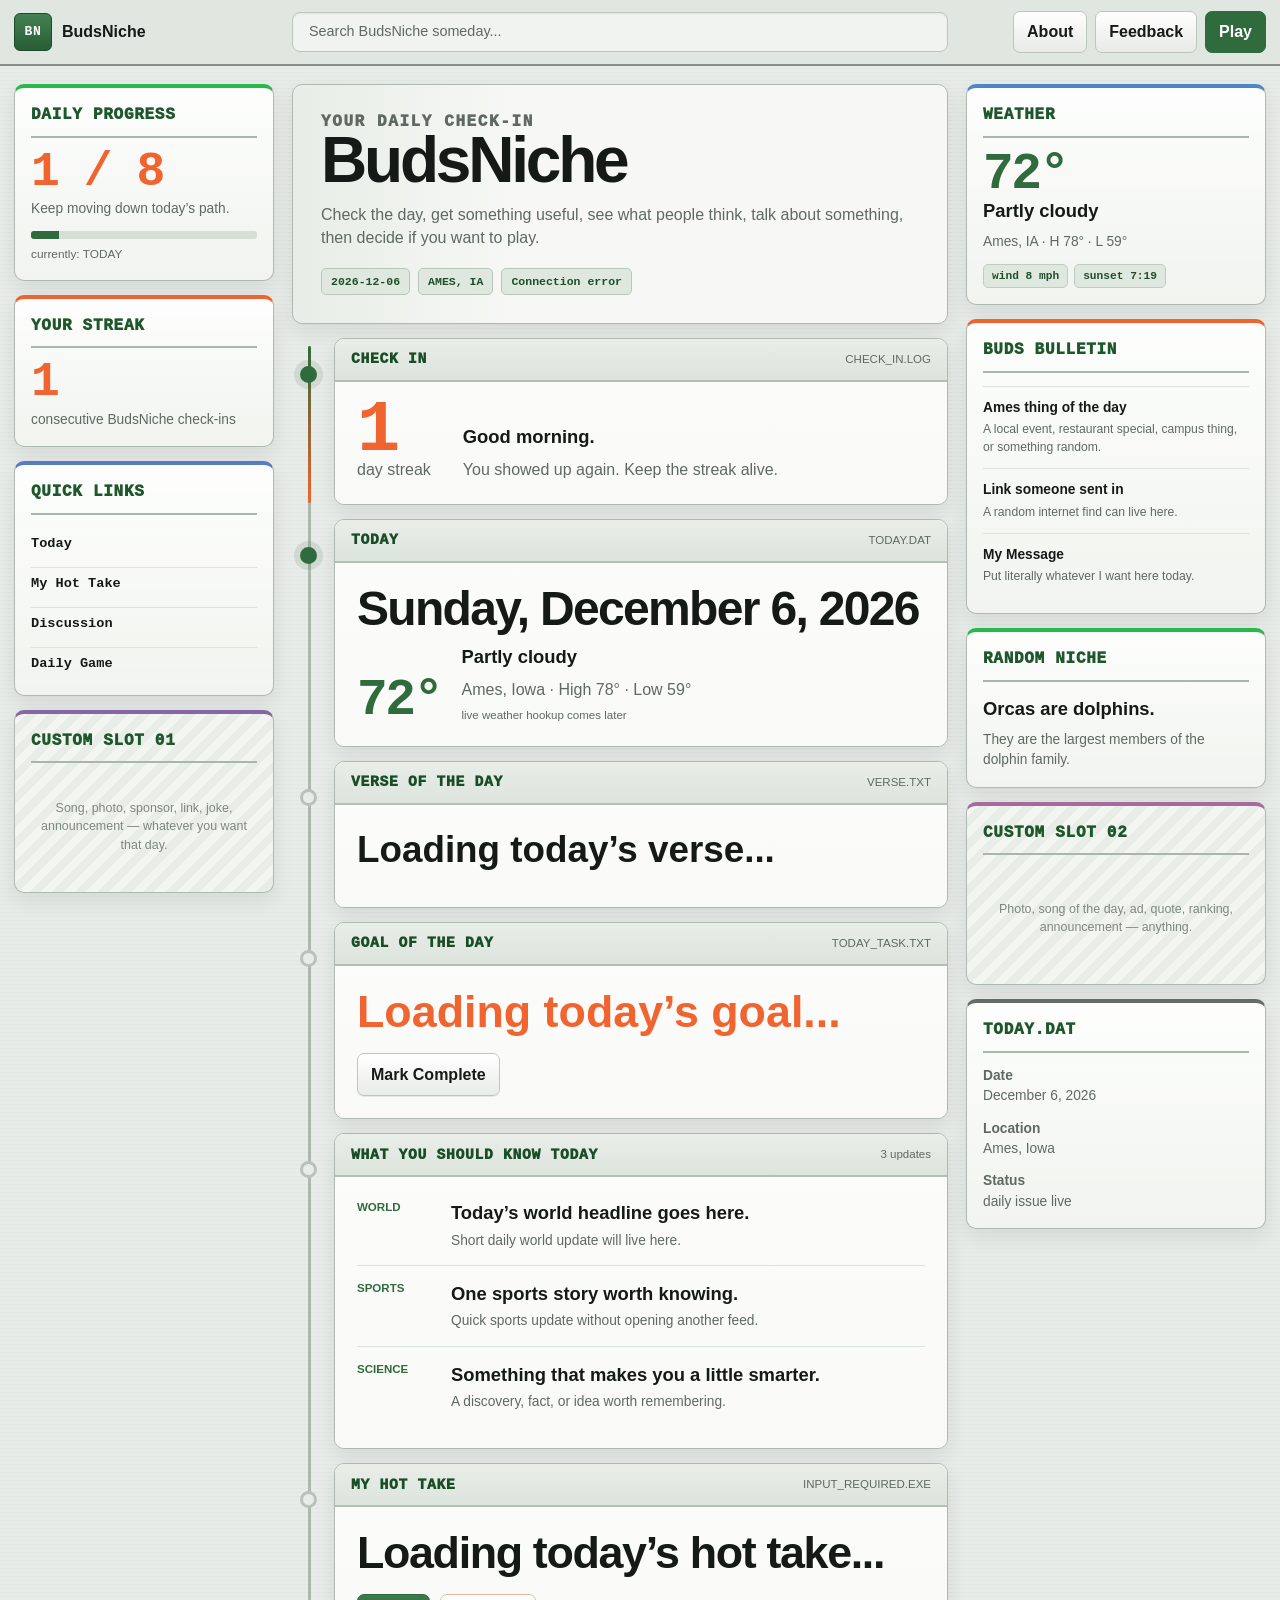
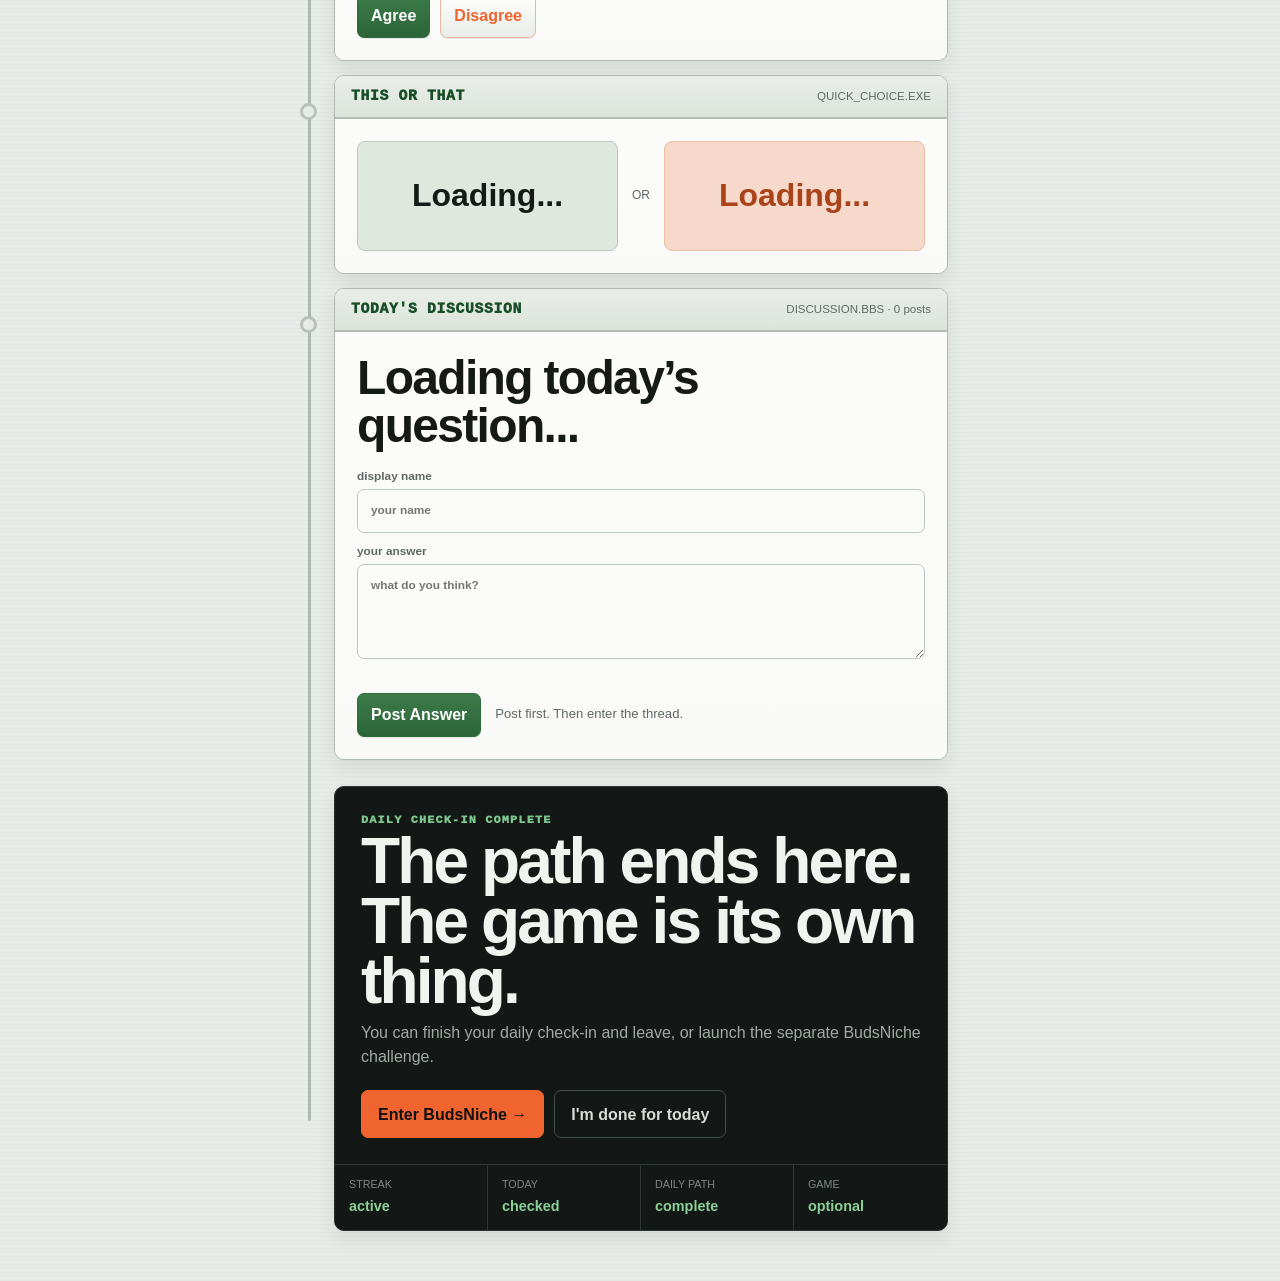
==== index.html @ 10c6eec1 "Add files via upload" ====
<!doctype html>
<html lang="en">
<head>
  <meta charset="utf-8" />
  <meta name="viewport" content="width=device-width, initial-scale=1" />
  <title>BudsNiche — Daily Check-In</title>
  <meta name="description" content="BudsNiche is your daily check-in for weather, verse, goal, news, polls, discussion, and the daily niche game." />
  <link rel="icon" href="favicon.svg" type="image/svg+xml" />
  <link rel="stylesheet" href="styles.css" />
</head>
<body>

<header class="site-header">
  <div class="header-inner">
    <a class="brand" href="#top">
      <span class="brand-mark">BN</span>
      <span>BudsNiche</span>
    </a>

    <div class="search">Search BudsNiche someday...</div>

    <div class="header-actions">
      <button class="header-button" type="button" data-modal="whyModal">About</button>
      <button class="header-button" type="button" data-modal="feedbackModal">Feedback</button>
      <button class="header-button primary" id="topGameButton" type="button">Play</button>
    </div>
  </div>
</header>

<div class="shell" id="top">

  <aside class="left-rail">
    <section class="widget">
      <div class="widget-title">Daily Progress</div>
      <strong class="big-widget-number" id="dailyProgressNumber">1 / 8</strong>
      <p>Keep moving down today’s path.</p>
      <div class="progress-line"><span id="dailyProgressBar"></span></div>
      <p class="widget-small" id="dailyProgressLabel">currently: CHECK IN</p>
    </section>

    <section class="widget">
      <div class="widget-title">Your Streak</div>
      <strong class="big-widget-number" id="checkinStreak">1</strong>
      <p>consecutive BudsNiche check-ins</p>
    </section>

    <section class="widget">
      <div class="widget-title">Quick Links</div>
      <div class="widget-links">
        <a class="widget-link" href="#today">Today</a>
        <a class="widget-link" href="#vote">My Hot Take</a>
        <a class="widget-link" href="#discussion">Discussion</a>
        <a class="widget-link" href="#game-launch">Daily Game</a>
      </div>
    </section>

    <section class="widget custom-slot">
      <div class="widget-title">Custom Slot 01</div>
      <div class="slot">Song, photo, sponsor, link, joke, announcement — whatever you want that day.</div>
    </section>
  </aside>

  <main class="center-feed">
    <div class="mobile-widget-row">
      <div class="mobile-mini"><small>streak</small><strong><span class="mobile-streak">daily</span></strong></div>
      <div class="mobile-mini"><small>weather</small><strong>72°</strong></div>
      <div class="mobile-mini"><small>status</small><strong>live</strong></div>
    </div>

    <section class="path-intro">
      <p class="eyebrow">Your daily check-in</p>
      <h1>BudsNiche</h1>
      <p>Check the day, get something useful, see what people think, talk about something, then decide if you want to play.</p>
      <div class="intro-meta">
        <span class="meta-chip" id="issueDate">TODAY</span>
        <span class="meta-chip">AMES, IA</span>
        <span class="meta-chip" id="dataStatus">connecting...</span>
      </div>
    </section>

    <div class="path-area">
      <div class="path-track"></div>
      <div class="path-fill" id="pathFill"></div>

      <section class="path-step" data-step data-label="CHECK IN">
        <span class="path-dot"></span>
        <article class="feed-card">
          <div class="card-topline">
            <strong>Check In</strong>
            <span>CHECK_IN.LOG</span>
          </div>
          <div class="card-body">
            <div class="stat-row">
              <div>
                <div class="stat-main"><span class="streak-mirror">daily</span></div>
                <p>day streak</p>
              </div>
              <div>
                <h3>Good morning.</h3>
                <p>You showed up again. Keep the streak alive.</p>
              </div>
            </div>
          </div>
        </article>
      </section>

      <section class="path-step" data-step data-label="TODAY" id="today">
        <span class="path-dot"></span>
        <article class="feed-card">
          <div class="card-topline">
            <strong>Today</strong>
            <span>TODAY.DAT</span>
          </div>
          <div class="card-body">
            <h2 id="todayLabel">Today</h2>
            <div class="weather-row">
              <span class="weather-big">72°</span>
              <div>
                <h3>Partly cloudy</h3>
                <p>Ames, Iowa · High 78° · Low 59°</p>
                <p class="tiny-note">live weather hookup comes later</p>
              </div>
            </div>
          </div>
        </article>
      </section>

      <section class="path-step" data-step data-label="VERSE">
        <span class="path-dot"></span>
        <article class="feed-card">
          <div class="card-topline">
            <strong>Verse of the Day</strong>
            <span>VERSE.TXT</span>
          </div>
          <div class="card-body">
            <p class="verse" id="bibleVerse">Loading today’s verse...</p>
            <p class="reference" id="bibleReference"></p>
          </div>
        </article>
      </section>

      <section class="path-step" data-step data-label="GOAL">
        <span class="path-dot"></span>
        <article class="feed-card">
          <div class="card-topline">
            <strong>Goal of the Day</strong>
            <span>TODAY_TASK.TXT</span>
          </div>
          <div class="card-body">
            <p class="goal-text" id="goalText">Loading today’s goal...</p>
            <button class="complete-btn" id="completeGoal" type="button">Mark Complete</button>
          </div>
        </article>
      </section>

      <section class="path-step" data-step data-label="KNOW TODAY">
        <span class="path-dot"></span>
        <article class="feed-card">
          <div class="card-topline">
            <strong>What You Should Know Today</strong>
            <span>3 updates</span>
          </div>
          <div class="card-body">
            <div class="news-list">
              <div class="news-row">
                <div class="news-label">World</div>
                <div>
                  <h3>Today’s world headline goes here.</h3>
                  <p>Short daily world update will live here.</p>
                </div>
              </div>
              <div class="news-row">
                <div class="news-label">Sports</div>
                <div>
                  <h3>One sports story worth knowing.</h3>
                  <p>Quick sports update without opening another feed.</p>
                </div>
              </div>
              <div class="news-row">
                <div class="news-label">Science</div>
                <div>
                  <h3>Something that makes you a little smarter.</h3>
                  <p>A discovery, fact, or idea worth remembering.</p>
                </div>
              </div>
            </div>
          </div>
        </article>
      </section>

      <section class="path-step" data-step data-label="VOTE" id="vote">
        <span class="path-dot"></span>
        <article class="feed-card">
          <div class="card-topline">
            <strong>My Hot Take</strong>
            <span>INPUT_REQUIRED.EXE</span>
          </div>
          <div class="card-body">
            <p class="poll-question" id="hotTakeText">Loading today’s hot take...</p>

            <div class="poll-actions" id="pollActions">
              <button class="poll-btn primary vote-btn" type="button" data-vote="agree">Agree</button>
              <button class="poll-btn orange vote-btn" type="button" data-vote="disagree">Disagree</button>
            </div>

            <div class="poll-results hidden shared-results" id="pollResults">
              <div class="result-line">
                <span>Agree</span>
                <strong id="agreePercent">0%</strong>
              </div>
              <div class="result-meter"><span id="agreeBar"></span></div>

              <div class="result-line">
                <span>Disagree</span>
                <strong id="disagreePercent">0%</strong>
              </div>
              <div class="result-meter orange-meter"><span id="disagreeBar"></span></div>

              <p class="poll-result" id="pollMeta"></p>
            </div>
          </div>
        </article>
      </section>

      <section class="path-step" data-step data-label="THIS OR THAT">
        <span class="path-dot"></span>
        <article class="feed-card">
          <div class="card-topline">
            <strong>This or That</strong>
            <span>QUICK_CHOICE.EXE</span>
          </div>
          <div class="card-body">
            <div class="thisthat" id="thisOrThatActions">
              <button class="this-or-that-btn" type="button" data-choice="a" id="thisOrThatAText">Loading...</button>
              <span class="or">OR</span>
              <button class="this-or-that-btn" type="button" data-choice="b" id="thisOrThatBText">Loading...</button>
            </div>

            <div class="choice-results hidden shared-results" id="thisOrThatResults">
              <div class="result-line">
                <span id="thisOrThatAResultLabel">Choice A</span>
                <strong id="thisOrThatAPercent">0%</strong>
              </div>
              <div class="result-meter"><span id="thisOrThatABar"></span></div>

              <div class="result-line">
                <span id="thisOrThatBResultLabel">Choice B</span>
                <strong id="thisOrThatBPercent">0%</strong>
              </div>
              <div class="result-meter orange-meter"><span id="thisOrThatBBar"></span></div>

              <p class="poll-result" id="thisOrThatMeta"></p>
            </div>
          </div>
        </article>
      </section>

      <section class="path-step" data-step data-label="DISCUSSION" id="discussion">
        <span class="path-dot"></span>
        <article class="feed-card">
          <div class="card-topline">
            <strong>Today's Discussion</strong>
            <span>DISCUSSION.BBS · <span id="discussionCount">0 posts</span></span>
          </div>
          <div class="card-body">
            <h2 id="questionText">Loading today’s question...</h2>

            <form class="discussion-form" id="discussionForm">
              <label>
                <span>display name</span>
                <input id="discussionName" maxlength="30" autocomplete="nickname" placeholder="your name" required />
              </label>
              <label>
                <span>your answer</span>
                <textarea id="discussionResponse" maxlength="500" placeholder="what do you think?" required></textarea>
              </label>

              <div class="discussion-submit-row">
                <button class="post-btn" id="discussionSubmit" type="submit">Post Answer</button>
                <span class="poll-result" id="discussionStatus">Post first. Then enter the thread.</span>
              </div>
            </form>

            <button class="enter-discussion hidden" id="enterDiscussionBtn" type="button">
              &gt; Enter Today's Discussion
            </button>
          </div>
        </article>
      </section>

      <section class="game-launch" id="game-launch">
        <div class="game-launch-top">
          <p class="eyebrow">Daily check-in complete</p>
          <h2>The path ends here.<br>The game is its own thing.</h2>
          <p>You can finish your daily check-in and leave, or launch the separate BudsNiche challenge.</p>

          <div class="launch-actions">
            <button class="launch-button" id="launchGame" type="button">Enter BudsNiche →</button>
            <a class="launch-button secondary done-link" href="#top">I'm done for today</a>
          </div>
        </div>

        <div class="complete-summary">
          <div><span>streak</span><strong>active</strong></div>
          <div><span>today</span><strong>checked</strong></div>
          <div><span>daily path</span><strong>complete</strong></div>
          <div><span>game</span><strong>optional</strong></div>
        </div>
      </section>
    </div>
  </main>

  <aside class="right-rail">
    <section class="widget weather-widget">
      <div class="widget-title">Weather</div>
      <span class="weather-big">72°</span>
      <h3>Partly cloudy</h3>
      <p>Ames, IA · H 78° · L 59°</p>
      <div class="small-pills">
        <span class="small-pill">wind 8 mph</span>
        <span class="small-pill">sunset 7:19</span>
      </div>
    </section>

    <section class="widget">
      <div class="widget-title">Buds Bulletin</div>
      <div class="bulletin-item">
        <strong>Ames thing of the day</strong>
        <span>A local event, restaurant special, campus thing, or something random.</span>
      </div>
      <div class="bulletin-item">
        <strong>Link someone sent in</strong>
        <span>A random internet find can live here.</span>
      </div>
      <div class="bulletin-item">
        <strong>My Message</strong>
        <span>Put literally whatever I want here today.</span>
      </div>
    </section>

    <section class="widget">
      <div class="widget-title">Random Niche</div>
      <h3>Orcas are dolphins.</h3>
      <p>They are the largest members of the dolphin family.</p>
    </section>

    <section class="widget custom-slot">
      <div class="widget-title">Custom Slot 02</div>
      <div class="slot">Photo, song of the day, ad, quote, ranking, announcement — anything.</div>
    </section>

    <section class="widget">
      <div class="widget-title">Today.dat</div>
      <p><strong>Date</strong><br><span id="sidebarDate">today</span></p>
      <p class="spaced"><strong>Location</strong><br>Ames, Iowa</p>
      <p class="spaced"><strong>Status</strong><br>daily issue live</p>
    </section>
  </aside>
</div>

<section class="game-zone hidden" id="gameZone">
  <div class="game-header">
    <strong>BUDSNICHE // DAILY GAME</strong>
    <button class="close-game" id="closeGame" type="button">Back to Daily</button>
  </div>

  <div class="game-body">
    <h2>BudsNiche</h2>
    <p class="game-sub">The daily path is finished. This is the challenge.</p>

    <div class="game-meta">
      <span>ROUND <b id="roundCounter">1 / 3</b></span>
      <span>TIME <b id="timer">45</b></span>
      <span>TOTAL <b><span id="totalScore">0</span> / <span id="totalPossible">1200</span></b></span>
    </div>

    <article class="game-stage" id="gameStage">
      <div class="topic-label" id="categoryLabel">Loading</div>
      <div class="game-topic" id="topicLabel">Loading today's game...</div>
      <p class="game-sub" id="answerProgress">Answer 1 of 4</p>

      <div class="submitted-stack" id="submittedAnswers"></div>

      <form class="single-answer-form" id="answerForm">
        <span class="game-prompt">&gt;</span>
        <input id="singleAnswerInput" autocomplete="off" maxlength="60" placeholder="type one answer..." />
        <button class="game-enter" type="submit">ENTER</button>
      </form>

      <div id="roundResults" class="round-results hidden"></div>
      <button class="game-enter next-round hidden" id="nextRound" type="button">NEXT CATEGORY →</button>
    </article>

    <section class="final-score-panel hidden" id="finalScorePanel">
      <p class="eyebrow game-eyebrow">Today's result</p>
      <h3><span id="finalScore">0</span> points</h3>
      <div class="average-row"><span>daily average</span><strong id="dailyAverage">coming soon</strong></div>
      <div class="average-row"><span>your place</span><strong id="dailyPercentile">score saving next</strong></div>
    </section>
  </div>
</section>

<section class="discussion-overlay hidden allow-native-scroll" id="discussionPanel">
  <div class="thread-shell">
    <div class="thread-top">
      <div>
        <span class="thread-kicker">DISCUSSION.BBS // LIVE THREAD</span>
        <h2>today's discussion</h2>
      </div>
      <button class="close-thread" id="closeDiscussionBtn" type="button">Close</button>
    </div>
    <div id="discussionFeed" class="discussion-feed">
      <p class="poll-result">Loading today’s discussion...</p>
    </div>
  </div>
</section>

<div class="modal-backdrop hidden" id="modalBackdrop">
  <section class="retro-modal hidden" id="whyModal" role="dialog" aria-modal="true">
    <div class="modal-titlebar">
      <span>ABOUT.TXT</span>
      <button type="button" data-close-modal>x</button>
    </div>
    <div class="modal-body">
      <p>I wanted one place I could check every day instead of opening five different apps.</p>
      <p>BudsNiche is a daily check-in: know the date and weather, read a verse, get a goal, see what happened, vote on something, talk with people, then choose whether you want to play.</p>
    </div>
  </section>

  <section class="retro-modal hidden" id="howModal" role="dialog" aria-modal="true">
    <div class="modal-titlebar">
      <span>GAME.TXT</span>
      <button type="button" data-close-modal>x</button>
    </div>
    <div class="modal-body">
      <p>Each category gives you 45 seconds and four answers. Type them one at a time.</p>
      <p>Obvious correct answers still count, but they score low. Specific facts and niche knowledge score higher.</p>
    </div>
  </section>

  <section class="retro-modal hidden" id="feedbackModal" role="dialog" aria-modal="true">
    <div class="modal-titlebar">
      <span>FEEDBACK.TXT</span>
      <button type="button" data-close-modal>x</button>
    </div>
    <form class="modal-body" id="feedbackForm">
      <label>
        <span>message</span>
        <textarea id="feedbackText" maxlength="800" placeholder="what should change?"></textarea>
      </label>
      <button class="post-btn" type="submit">Save</button>
      <p class="poll-result" id="feedbackStatus">Saved locally for now.</p>
    </form>
  </section>
</div>

<script src="script.js"></script>
<script>
  // Mirrors the live streak into the visual center card/mobile tile without changing the database logic.
  (function(){
    const streak = document.getElementById("checkinStreak");
    const mirrors = document.querySelectorAll(".streak-mirror");
    const mobile = document.querySelector(".mobile-streak");
    if (!streak) return;
    const sync = () => {
      mirrors.forEach(el => el.textContent = streak.textContent);
      if (mobile) mobile.textContent = streak.textContent + " days";
    };
    sync();
    new MutationObserver(sync).observe(streak, {childList:true,subtree:true});
  })();
</script>
</body>
</html>
---- styles.css ----
:root{
  --bg:#e8ece8;
  --surface:#f7f8f5;
  --surface2:#dfe8df;
  --text:#161a17;
  --muted:#5f6962;
  --border:#bcc7bd;
  --brand:#2f6b3c;
  --brand-dark:#214e2c;
  --accent:#cae5cf;
  --orange:#f0642f;
  --orange-soft:#f6d9ca;
  --blue:#587cc4;
  --purple:#8567a8;
  --black:#131716;
  --shadow:0 8px 20px rgba(25,35,28,.09);
  --radius:10px;
  --mono:Menlo,Monaco,"Courier New",monospace;
}
*{box-sizing:border-box}
html{scroll-behavior:smooth}
body{
  margin:0;
  color:var(--text);
  background:
    repeating-linear-gradient(0deg,rgba(30,45,34,.025) 0,rgba(30,45,34,.025) 1px,transparent 1px,transparent 4px),
    var(--bg);
  font-family:Verdana,Arial,ui-sans-serif,system-ui,-apple-system,BlinkMacSystemFont,"Segoe UI",sans-serif;
  line-height:1.48;
}
button,input,textarea{font:inherit}
button{color:inherit}
a{color:inherit;text-decoration:none}
.hidden{display:none!important}

.site-header{
  position:sticky;top:0;z-index:50;
  border-bottom:2px solid #858f87;
  background:rgba(224,229,224,.96);
  backdrop-filter:blur(10px);
}
.header-inner{
  width:min(1500px,calc(100% - 28px));
  margin:auto;min-height:64px;
  display:grid;grid-template-columns:260px minmax(0,1fr) 300px;
  align-items:center;gap:18px;
}
.brand{display:flex;align-items:center;gap:10px;font-weight:900}
.brand-mark{
  width:38px;height:38px;border-radius:6px;display:grid;place-items:center;
  background:linear-gradient(#438151,#285d35);border:1px solid #20492b;
  color:#fff;font-family:var(--mono);font-size:.82rem;letter-spacing:.04em
}
.search{
  min-height:40px;border:1px solid var(--border);border-radius:8px;
  background:#f1f3f0;box-shadow:inset 0 1px 2px rgba(0,0,0,.07);
  padding:0 16px;display:flex;align-items:center;color:var(--muted);font-size:.9rem
}
.header-actions{display:flex;justify-content:flex-end;align-items:center;gap:8px}
.header-button{
  min-height:38px;padding:8px 13px;border:1px solid var(--border);border-radius:7px;
  background:linear-gradient(#fff,#e8ebe7);font-weight:800;cursor:pointer
}
.header-button.primary{background:var(--brand);color:#fff;border-color:var(--brand)}

.shell{
  width:min(1500px,calc(100% - 28px));margin:18px auto 50px;
  display:grid;grid-template-columns:260px minmax(0,760px) 300px;
  justify-content:center;gap:18px;align-items:start
}
.left-rail,.right-rail{display:grid;gap:14px;position:sticky;top:82px}
.center-feed{min-width:0;position:relative}

.widget,.feed-card,.path-intro,.game-launch{
  background:var(--surface);border:1px solid #aeb9af;border-radius:var(--radius);box-shadow:var(--shadow)
}
.widget{
  padding:16px;background:linear-gradient(180deg,rgba(255,255,255,.9),rgba(241,244,239,.95))
}
.widget-title{
  margin:0 0 13px;padding-bottom:8px;border-bottom:2px solid #aab5ab;
  color:#1f572d;font-family:var(--mono);font-size:1rem;font-weight:950;
  text-transform:uppercase;letter-spacing:.045em
}
.widget h3{margin:0 0 8px;font-size:1.15rem}
.widget p{margin:0;color:var(--muted);font-size:.86rem}
.widget-small{font-size:.74rem!important;margin-top:5px!important}
.left-rail .widget:nth-child(1){border-top:4px solid #28b94a}
.left-rail .widget:nth-child(2){border-top:4px solid var(--orange)}
.left-rail .widget:nth-child(3){border-top:4px solid var(--blue)}
.left-rail .widget:nth-child(4){border-top:4px solid var(--purple)}
.right-rail .widget:nth-child(1){border-top:4px solid #4b86c6}
.right-rail .widget:nth-child(2){border-top:4px solid var(--orange)}
.right-rail .widget:nth-child(3){border-top:4px solid #28b94a}
.right-rail .widget:nth-child(4){border-top:4px solid #a66b9d}
.right-rail .widget:nth-child(5){border-top:4px solid #646c65}

.big-widget-number{
  display:block;margin:2px 0 5px;font:900 3rem/0.9 var(--mono);letter-spacing:-.05em;color:var(--orange)
}
.progress-line{height:8px;margin:12px 0 7px;border-radius:3px;background:#d7ded5;overflow:hidden}
.progress-line span{display:block;height:100%;width:12.5%;background:var(--brand)}
.widget-links{display:grid;gap:8px}
.widget-link{padding:8px 0;border-top:1px solid #dce4dc;font:700 .85rem var(--mono)}
.widget-link:first-child{border-top:0}
.widget-link:hover{color:var(--brand)}
.weather-big{display:block;font:900 3.2rem/.9 var(--mono);letter-spacing:-.05em;color:var(--brand)}
.small-pills{display:flex;flex-wrap:wrap;gap:6px;margin-top:12px}
.small-pill{
  padding:5px 8px;border:1px solid #bfccbf;border-radius:5px;background:var(--surface2);
  color:var(--brand-dark);font:800 .7rem var(--mono)
}
.bulletin-item{padding:11px 0;border-top:1px solid #dce4dc}
.bulletin-item:first-of-type{border-top:0}
.bulletin-item strong{display:block;font-size:.86rem;margin-bottom:3px}
.bulletin-item span{display:block;color:var(--muted);font-size:.76rem}
.custom-slot{
  background:repeating-linear-gradient(135deg,#f3f5f1 0,#f3f5f1 8px,#e9ede7 8px,#e9ede7 16px)
}
.custom-slot .slot{min-height:100px;display:grid;place-items:center;text-align:center;color:#7d887e;font-size:.78rem}
.spaced{margin-top:12px!important}

.path-intro{
  padding:28px;margin-bottom:14px;
  background:linear-gradient(90deg,rgba(47,107,60,.08),transparent 35%),var(--surface)
}
.eyebrow{
  margin:0 0 7px;color:var(--brand);font:950 .74rem var(--mono);
  text-transform:uppercase;letter-spacing:.1em
}
.path-intro h1{
  margin:0 0 12px;font-size:clamp(2.7rem,5vw,4.7rem);line-height:.93;letter-spacing:-.05em
}
.path-intro p{margin:0;color:var(--muted);font-size:1rem}
.intro-meta{display:flex;gap:8px;flex-wrap:wrap;margin-top:18px}
.meta-chip{
  border:1px solid #b9c6b9;border-radius:5px;background:var(--surface2);color:var(--brand-dark);
  padding:6px 9px;font:800 .72rem var(--mono)
}

.path-area{position:relative;padding-left:42px}
.path-track{
  position:absolute;left:16px;top:8px;bottom:110px;width:3px;border-radius:999px;background:#aeb9ae
}
.path-fill{
  position:absolute;left:16px;top:8px;width:3px;height:0;border-radius:999px;
  background:linear-gradient(var(--brand),var(--orange))
}
.path-step{position:relative;margin-bottom:14px}
.path-dot{
  position:absolute;left:-34px;top:28px;width:17px;height:17px;border-radius:50%;
  background:var(--bg);border:3px solid #b9c2b8;z-index:3;transition:.2s ease
}
.path-step.active .path-dot{
  background:var(--brand);border-color:var(--brand);box-shadow:0 0 0 6px rgba(49,92,59,.12)
}
.path-step.passed .path-dot{background:var(--orange);border-color:var(--orange)}

.feed-card{overflow:hidden}
.card-topline{
  padding:12px 16px;border-bottom:2px solid #b3beb4;display:flex;align-items:center;
  justify-content:space-between;gap:12px;background:linear-gradient(180deg,#e9eee8,#dce4dc)
}
.card-topline strong{
  color:#184d27;font:950 .92rem var(--mono);letter-spacing:.045em;text-transform:uppercase
}
.card-topline span{color:var(--muted);font-size:.72rem}
.card-body{
  padding:22px;background:linear-gradient(180deg,rgba(255,255,255,.55),rgba(250,251,248,.75))
}
.card-body h2{margin:0 0 10px;font-size:clamp(1.8rem,4vw,3rem);line-height:1;letter-spacing:-.035em}
.card-body h3{margin:0 0 8px;font-size:1.15rem}
.card-body p{margin:0;color:var(--muted)}
.stat-row{display:flex;gap:32px;align-items:end;flex-wrap:wrap}
.stat-main{font:900 4.5rem/.75 var(--mono);color:var(--orange);letter-spacing:-.06em}
.weather-row{display:flex;align-items:end;gap:20px}
.tiny-note{font-size:.72rem!important;margin-top:5px!important}
.verse{font-size:clamp(1.6rem,3vw,2.3rem);line-height:1.25;font-weight:750;color:var(--text)!important}
.reference{margin-top:12px!important;color:var(--brand)!important;font-weight:800}
.goal-text{color:var(--orange)!important;font-size:clamp(1.9rem,3.6vw,2.8rem);font-weight:850;line-height:1.05}

.complete-btn,.poll-btn,.post-btn{
  margin-top:18px;min-height:42px;border:1px solid var(--border);border-radius:7px;
  background:linear-gradient(#fff,#e9ece8);padding:9px 13px;cursor:pointer;font-weight:800;
  box-shadow:0 1px 0 rgba(0,0,0,.08)
}
.complete-btn:hover,.poll-btn:hover,.post-btn:hover{border-color:var(--brand)}
.complete-btn.done{background:var(--accent);color:var(--brand-dark)}

.news-list{display:grid}
.news-row{display:grid;grid-template-columns:80px 1fr;gap:14px;padding:14px 0;border-top:1px solid #dce4dc}
.news-row:first-child{border-top:0;padding-top:0}
.news-label{color:var(--brand);font-size:.72rem;font-weight:900;text-transform:uppercase}
.news-row h3{margin:0 0 4px}
.news-row p{font-size:.86rem}

.poll-question{
  max-width:620px;color:var(--text)!important;font-size:clamp(1.8rem,3.5vw,2.8rem);
  line-height:1.05;font-weight:850;letter-spacing:-.03em
}
.poll-actions{display:flex;gap:10px;flex-wrap:wrap}
.poll-btn.primary,.post-btn{background:linear-gradient(#3d7b4a,#2b6538);color:#fff;border-color:var(--brand)}
.poll-btn.orange{color:var(--orange);border-color:#e9b7a1}
.poll-result{margin-top:15px;font-size:.82rem;color:var(--muted)}

.thisthat{display:grid;grid-template-columns:1fr auto 1fr;gap:14px;align-items:center}
.thisthat button{
  min-height:110px;border:1px solid var(--border);border-radius:8px;background:var(--surface2);
  cursor:pointer;font-size:clamp(1.4rem,3vw,2rem);font-weight:850
}
.thisthat button:last-child{background:var(--orange-soft);color:#a94319;border-color:#eebca7}
.thisthat .or{color:var(--muted);font-size:.75rem}

.shared-results{margin-top:18px;display:grid;gap:8px}
.result-line{
  display:flex;justify-content:space-between;gap:16px;font:800 .78rem var(--mono);color:#4f5750
}
.result-meter{
  height:9px;overflow:hidden;border:1px solid #aeb9af;border-radius:3px;background:#dde4dc
}
.result-meter span{display:block;width:0;height:100%;background:var(--brand);transition:width .35s ease}
.orange-meter span{background:var(--orange)}

.discussion-form{display:grid;gap:10px;margin-top:18px}
.discussion-form label,.modal-body label{font-size:.74rem;color:var(--muted);font-weight:800}
.discussion-form label>span,.modal-body label>span{display:block;margin-bottom:4px}
input,textarea{
  width:100%;border:1px solid var(--border);border-radius:7px;background:#fbfcfa;color:var(--text);
  padding:12px 13px;outline:none
}
textarea{min-height:95px;resize:vertical}
input:focus,textarea:focus{border-color:var(--brand);box-shadow:0 0 0 3px rgba(49,92,59,.1)}
.discussion-submit-row{display:flex;gap:14px;align-items:center;flex-wrap:wrap}
.post-btn{justify-self:start}
.enter-discussion{
  margin-top:18px;border:0;background:transparent;padding:0;color:var(--orange);
  font-weight:900;text-decoration:underline;text-underline-offset:4px;cursor:pointer
}

.game-launch{
  margin-top:26px;overflow:hidden;border:1px solid #28312c;border-radius:10px;
  background:var(--black);color:#f0f4ef
}
.game-launch-top{padding:26px}
.game-launch .eyebrow{color:#80c890}
.game-launch h2{margin:4px 0 10px;font-size:clamp(2.5rem,5vw,4.3rem);line-height:.94;letter-spacing:-.045em}
.game-launch p{margin:0;color:#a2aaa4;max-width:600px}
.launch-actions{margin-top:22px;display:flex;gap:10px;flex-wrap:wrap}
.launch-button{
  min-height:48px;border-radius:7px;border:1px solid var(--orange);background:var(--orange);
  color:#111;padding:11px 16px;cursor:pointer;font-weight:900
}
.launch-button.secondary{
  display:inline-flex;align-items:center;background:transparent;border-color:#445148;color:#d6dcd7
}
.complete-summary{display:grid;grid-template-columns:repeat(4,1fr);border-top:1px solid #2d3932}
.complete-summary div{padding:12px 14px;border-right:1px solid #2d3932}
.complete-summary div:last-child{border-right:0}
.complete-summary span{display:block;color:#7f8981;font-size:.67rem;text-transform:uppercase}
.complete-summary strong{display:block;margin-top:3px;font-size:.9rem;color:#8bd098}

.game-zone{
  width:min(1500px,calc(100% - 28px));margin:18px auto 50px;border-radius:10px;
  background:var(--black);color:#eef2ed;overflow:hidden;box-shadow:0 20px 50px rgba(0,0,0,.15)
}
.game-header{
  padding:20px 24px;border-bottom:1px solid #2d3932;display:flex;justify-content:space-between;
  gap:20px;align-items:center
}
.game-header strong{color:#8bd098;font:900 .78rem var(--mono);letter-spacing:.08em}
.close-game{
  border:1px solid #3c4841;border-radius:7px;background:transparent;color:#cdd4ce;padding:7px 11px;cursor:pointer
}
.game-body{padding:40px 24px 60px;max-width:980px;margin:auto}
.game-body>h2{margin:0 0 10px;font-size:clamp(3.8rem,9vw,7rem);line-height:.78;letter-spacing:-.06em}
.game-sub{color:#8d968f}
.game-meta{
  margin:30px 0;display:flex;gap:24px;flex-wrap:wrap;padding:12px 0;
  border-top:1px solid #313d35;border-bottom:1px solid #313d35;color:#8d968f;font-size:.77rem
}
.game-meta b{color:#8bd098}
.game-stage{padding-top:8px}
.topic-label{color:var(--orange);font:900 .72rem var(--mono);text-transform:uppercase;letter-spacing:.09em}
.game-topic{margin:8px 0 5px;font-size:clamp(2.8rem,6vw,5rem);font-weight:850;line-height:.9}
.submitted-stack{margin-top:16px;display:flex;gap:8px;flex-wrap:wrap}
.submitted-chip{
  border:1px solid #39463d;border-radius:999px;padding:6px 9px;color:#aeb7b0;font-size:.75rem
}
.single-answer-form{
  margin-top:25px;display:grid;grid-template-columns:auto 1fr auto;gap:11px;align-items:center
}
.single-answer-form input{background:#171d19;border-color:#39463d;color:#eef2ed;font-size:1.2rem}
.game-prompt{color:#8bd098;font-weight:900}
.game-enter{
  border:0;background:transparent;color:var(--orange);font-weight:900;cursor:pointer
}
.next-round{margin-top:20px}
.round-results{margin-top:28px;padding-top:22px;border-top:1px solid #313d35}
.round-summary-title{font-size:1.7rem;margin:0 0 18px}
.result-columns{display:grid;grid-template-columns:1fr 1fr;gap:30px}
.result-panel h4{color:#8bd098;font:900 .76rem var(--mono);letter-spacing:.06em}
.result-list{display:grid;gap:6px}
.result-item,.average-row{
  display:flex;justify-content:space-between;gap:16px;padding:7px 0;border-bottom:1px solid #303a33
}
.result-score{color:var(--orange);font-weight:900}
.top-answer-list{padding-left:22px}
.top-answer-list li{padding:5px 0}
.round-score-line{text-align:center;margin-top:18px;font-weight:900}
.final-score-panel{margin-top:34px;padding-top:26px;border-top:1px solid #313d35}
.final-score-panel h3{font-size:clamp(3rem,6vw,5rem);margin:8px 0 24px;color:var(--orange)}
.game-eyebrow{color:#8bd098}

.discussion-overlay{
  position:fixed;inset:0;z-index:120;background:#dfe4de;overflow:auto;overscroll-behavior:contain
}
.thread-shell{width:min(980px,calc(100% - 30px));margin:auto;padding:72px 0 50px}
.thread-top{
  position:sticky;top:0;z-index:2;display:flex;justify-content:space-between;align-items:flex-start;
  gap:20px;background:#dfe4de;padding:12px 0;border-bottom:2px solid #69726a
}
.thread-kicker{color:var(--brand);font:900 .72rem var(--mono)}
.thread-top h2{margin:6px 0 0;font-size:2.4rem}
.close-thread{border:1px solid #8c958d;border-radius:7px;background:#f5f6f3;padding:8px 11px;cursor:pointer}
.discussion-feed{padding-top:14px}
.discussion-post{padding:16px 0;border-bottom:1px solid #9fa7a0}
.discussion-post.reply-post{margin-left:34px}
.discussion-post-head{display:flex;justify-content:space-between;gap:14px;margin-bottom:7px;font-size:.72rem}
.discussion-name{color:#14702d;font-weight:900}
.discussion-time{color:#687069}
.discussion-text{margin:0;white-space:pre-wrap;overflow-wrap:anywhere}
.discussion-actions{display:flex;gap:12px;margin-top:8px}
.text-button,.vote-mini{
  border:0;background:transparent;padding:0;text-decoration:underline;cursor:pointer;font-size:.7rem;color:#596159
}
.vote-mini{opacity:.5;cursor:not-allowed}
.replies{display:grid;gap:8px;margin-top:10px}
.reply-form{margin:14px 0 0 34px;padding-left:12px;border-left:2px solid #8c958d}
.reply-grid{display:grid;grid-template-columns:160px 1fr;gap:12px}
.reply-form-actions{display:flex;gap:10px;align-items:center;margin-top:8px}
.empty-discussion{text-align:center;padding:26px;color:var(--muted)}

.modal-backdrop{
  position:fixed;inset:0;z-index:150;display:grid;place-items:center;padding:18px;background:rgba(0,0,0,.56)
}
.retro-modal{width:min(650px,100%);background:#e2e6e0;border:2px solid #4e5750;border-radius:8px}
.modal-titlebar{
  display:flex;justify-content:space-between;padding:8px 10px;border-bottom:2px solid #768078;
  color:#1a7433;font:900 .76rem var(--mono)
}
.modal-titlebar button{border:0;background:transparent;cursor:pointer;color:#b43f13}
.modal-body{padding:24px}
.modal-body p{line-height:1.65}
.modal-body textarea{min-height:160px}

.mobile-widget-row{display:none}
@media(max-width:1180px){
  .header-inner{grid-template-columns:220px minmax(0,1fr) 190px}
  .shell{grid-template-columns:220px minmax(0,760px)}
  .right-rail{display:none}
}
@media(max-width:900px){
  .header-inner{grid-template-columns:1fr auto}
  .search{display:none}
  .shell{grid-template-columns:1fr}
  .left-rail{display:none}
  .mobile-widget-row{display:grid;grid-template-columns:repeat(3,1fr);gap:10px;margin-bottom:14px}
  .mobile-mini{
    border:1px solid var(--border);border-radius:8px;background:#fff;padding:12px;box-shadow:var(--shadow)
  }
  .mobile-mini small{color:var(--muted)}
  .mobile-mini strong{display:block;margin-top:3px}
}
@media(max-width:620px){
  .header-actions .header-button:not(.primary){display:none}
  .shell,.site-header .header-inner,.game-zone{width:min(100% - 18px,1500px)}
  .path-intro{padding:20px}
  .path-area{padding-left:31px}
  .path-track,.path-fill{left:10px}
  .path-dot{left:-28px}
  .card-body{padding:18px}
  .news-row{grid-template-columns:1fr;gap:5px}
  .thisthat{grid-template-columns:1fr}
  .thisthat .or{display:none}
  .thisthat button{min-height:80px}
  .mobile-widget-row{grid-template-columns:1fr 1fr}
  .complete-summary{grid-template-columns:1fr 1fr}
  .complete-summary div:nth-child(2){border-right:0}
  .complete-summary div:nth-child(-n+2){border-bottom:1px solid #2d3932}
  .single-answer-form{grid-template-columns:auto 1fr}
  .single-answer-form .game-enter{grid-column:2;justify-self:start}
  .result-columns{grid-template-columns:1fr}
  .reply-grid{grid-template-columns:1fr}
}
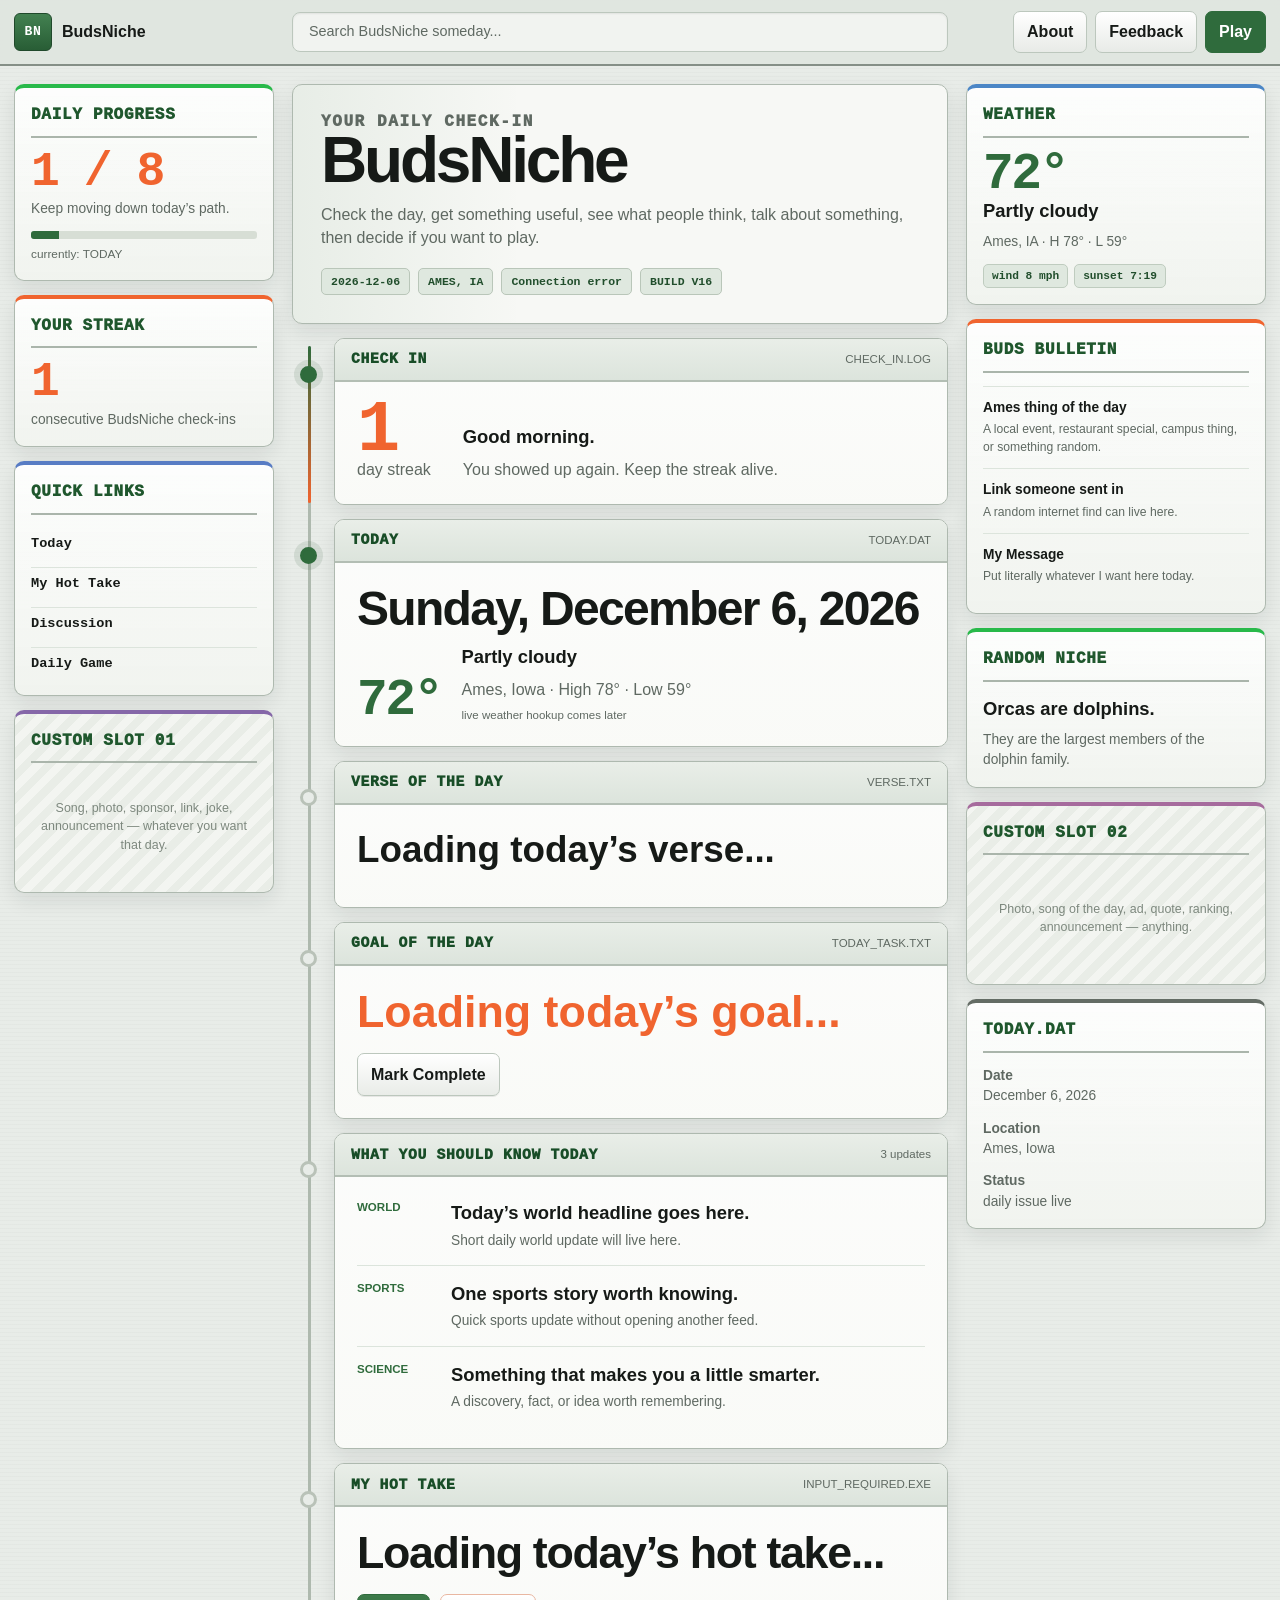
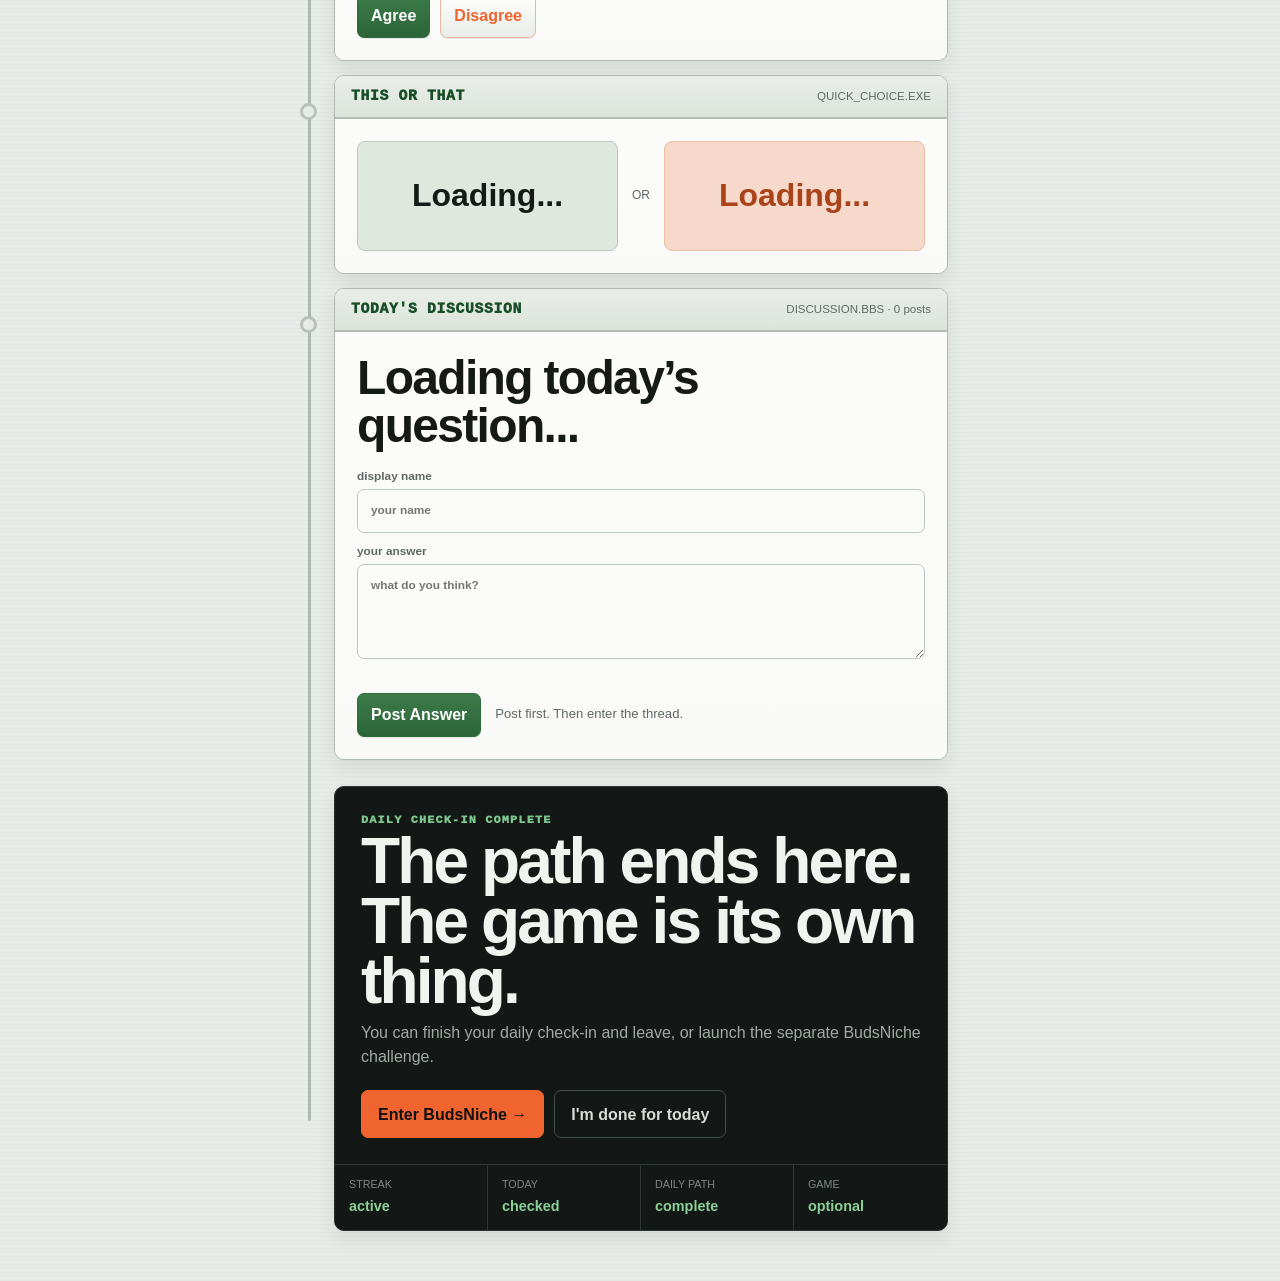
==== commit 90acca31: "Add files via upload" ====
--- a/index.html
+++ b/index.html
@@ -75,6 +75,7 @@
         <span class="meta-chip" id="issueDate">TODAY</span>
         <span class="meta-chip">AMES, IA</span>
         <span class="meta-chip" id="dataStatus">connecting...</span>
+        <span class="meta-chip">BUILD V16</span>
       </div>
     </section>
 
@@ -454,10 +455,9 @@
   </section>
 </div>
 
-<script src="script.js"></script>
+<script src="script.js" defer></script>
 <script>
-  // Mirrors the live streak into the visual center card/mobile tile without changing the database logic.
-  (function(){
+  window.addEventListener("DOMContentLoaded", () => {
     const streak = document.getElementById("checkinStreak");
     const mirrors = document.querySelectorAll(".streak-mirror");
     const mobile = document.querySelector(".mobile-streak");
@@ -468,7 +468,7 @@
     };
     sync();
     new MutationObserver(sync).observe(streak, {childList:true,subtree:true});
-  })();
+  });
 </script>
 </body>
 </html>
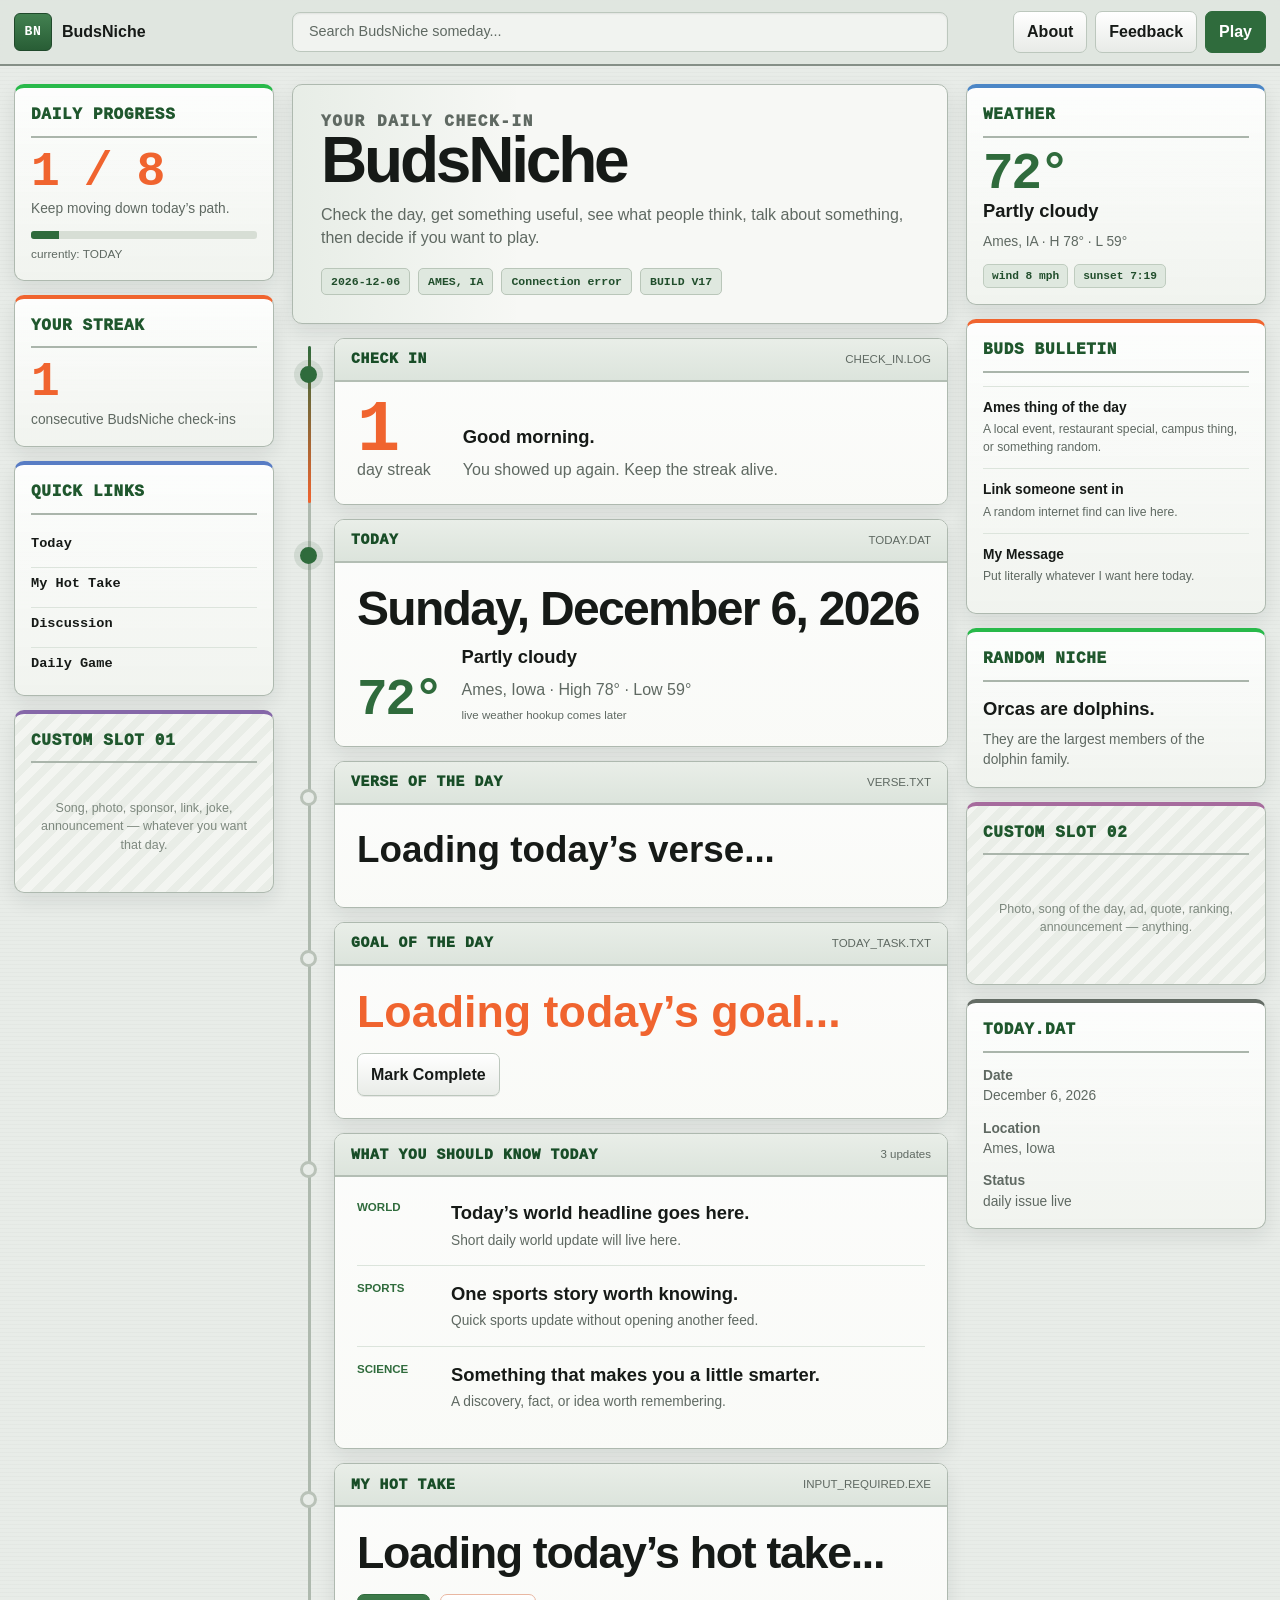
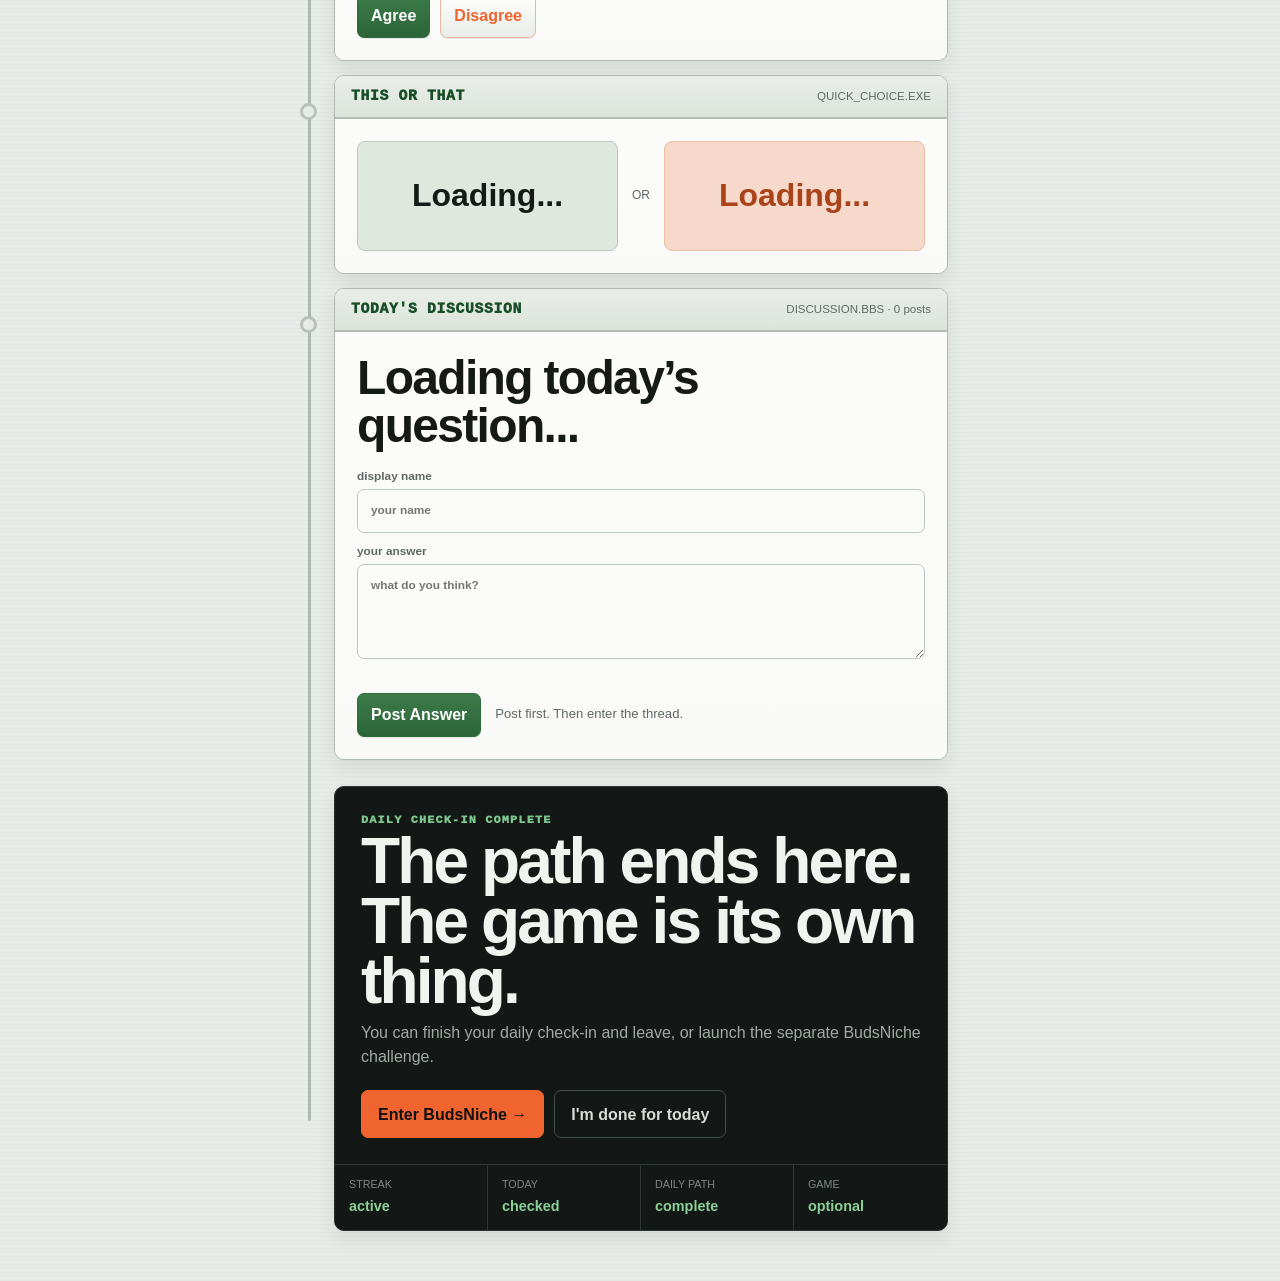
==== commit 32f2ec8a: "Add files via upload" ====
--- a/index.html
+++ b/index.html
@@ -75,7 +75,7 @@
         <span class="meta-chip" id="issueDate">TODAY</span>
         <span class="meta-chip">AMES, IA</span>
         <span class="meta-chip" id="dataStatus">connecting...</span>
-        <span class="meta-chip">BUILD V16</span>
+        <span class="meta-chip">BUILD V17</span>
       </div>
     </section>
 
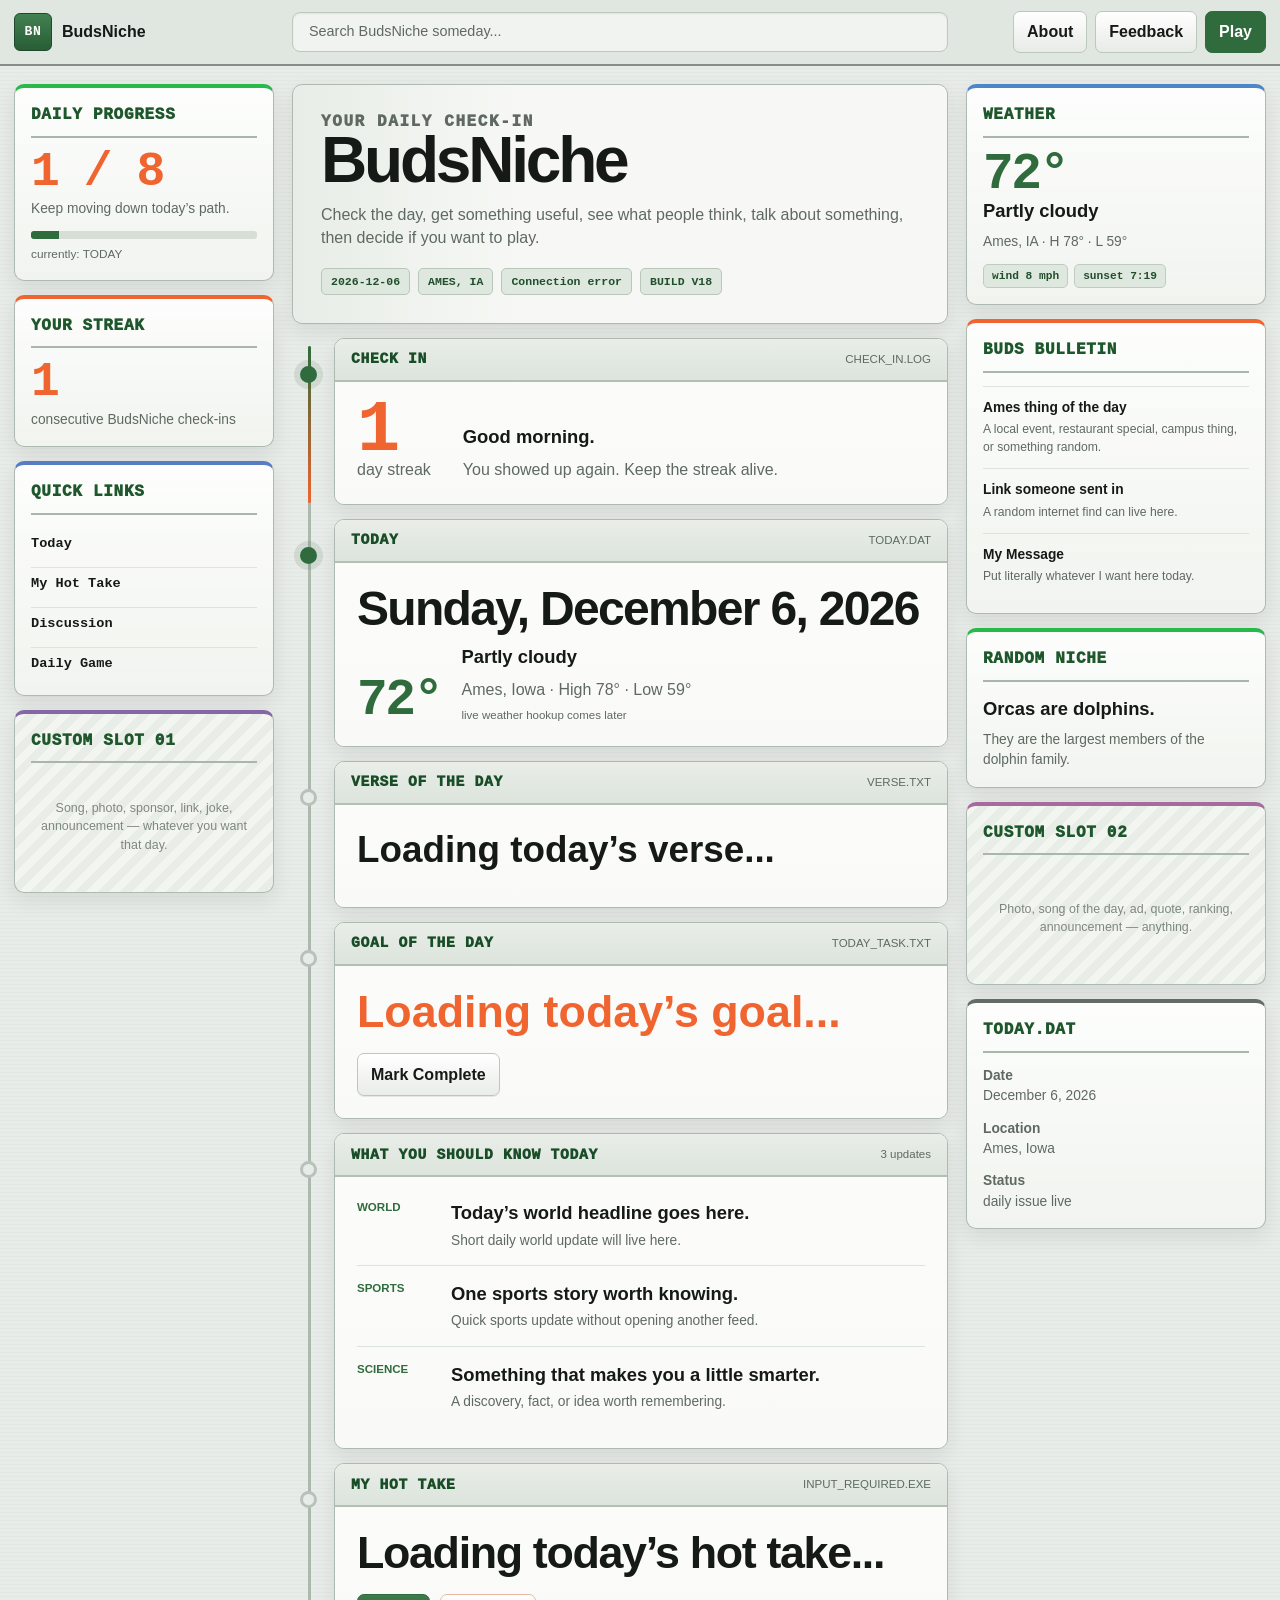
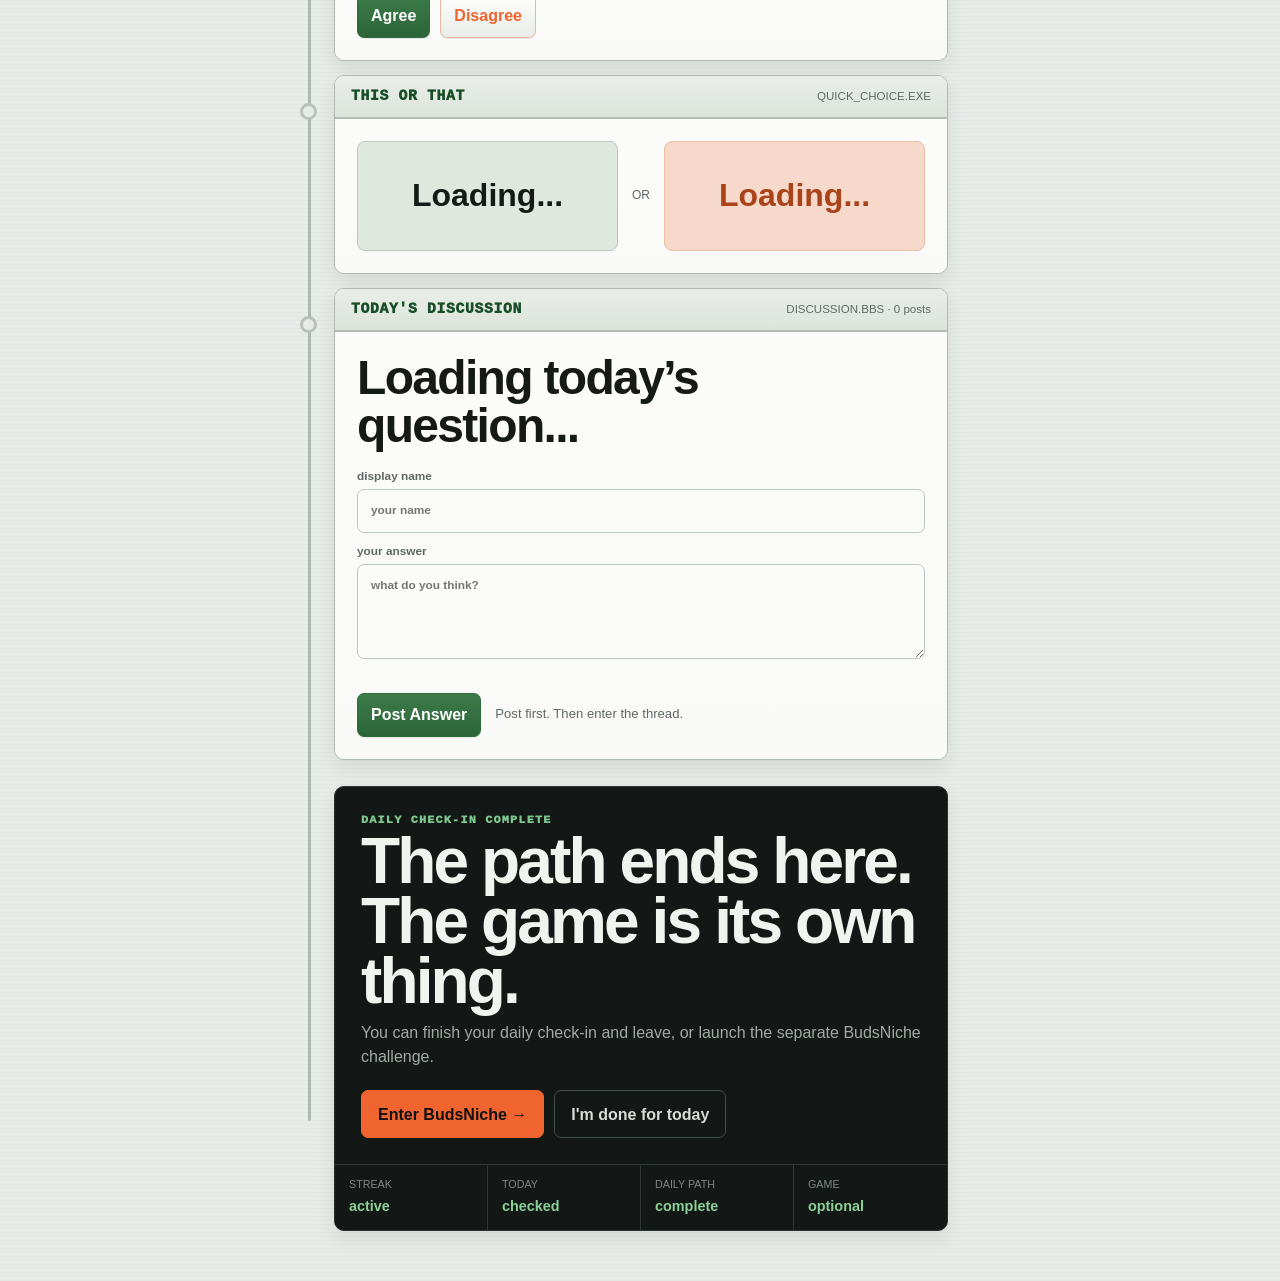
==== commit f51077fe: "Add files via upload" ====
--- a/index.html
+++ b/index.html
@@ -75,7 +75,7 @@
         <span class="meta-chip" id="issueDate">TODAY</span>
         <span class="meta-chip">AMES, IA</span>
         <span class="meta-chip" id="dataStatus">connecting...</span>
-        <span class="meta-chip">BUILD V17</span>
+        <span class="meta-chip">BUILD V18</span>
       </div>
     </section>
 
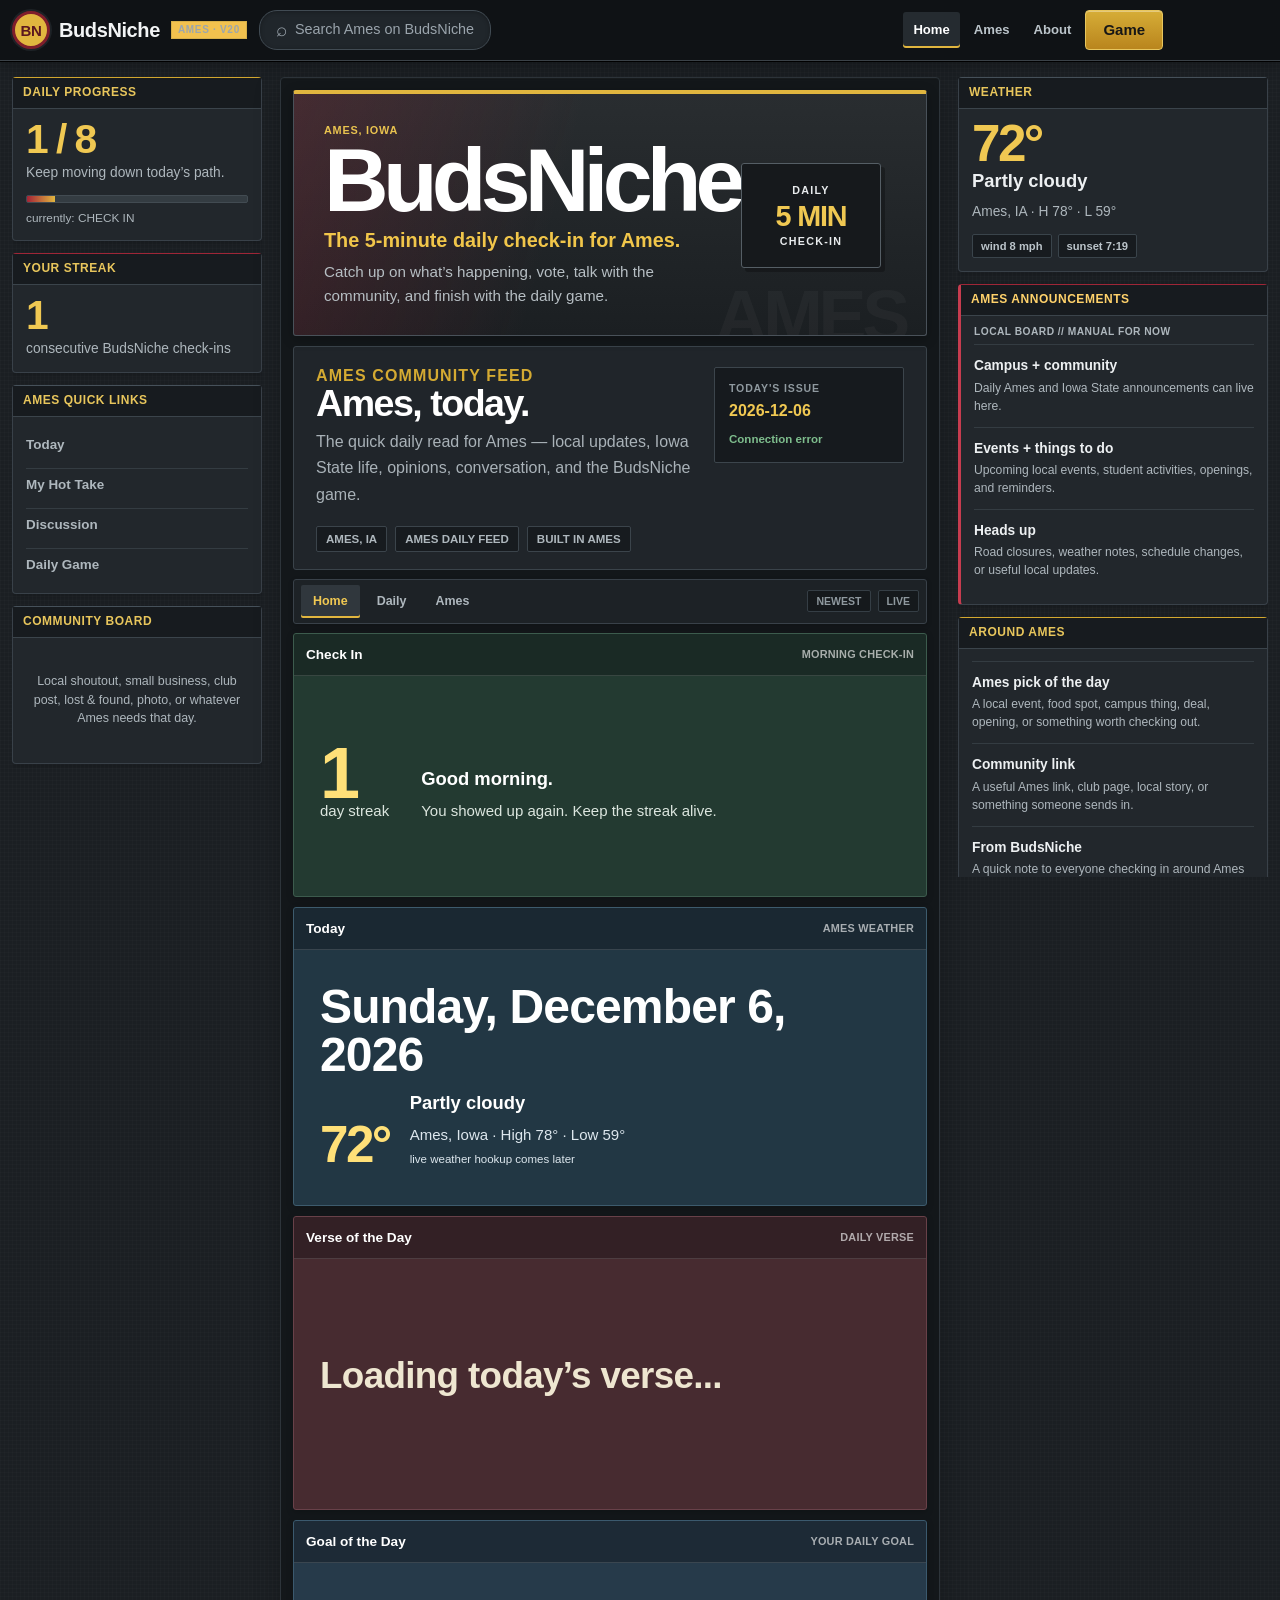
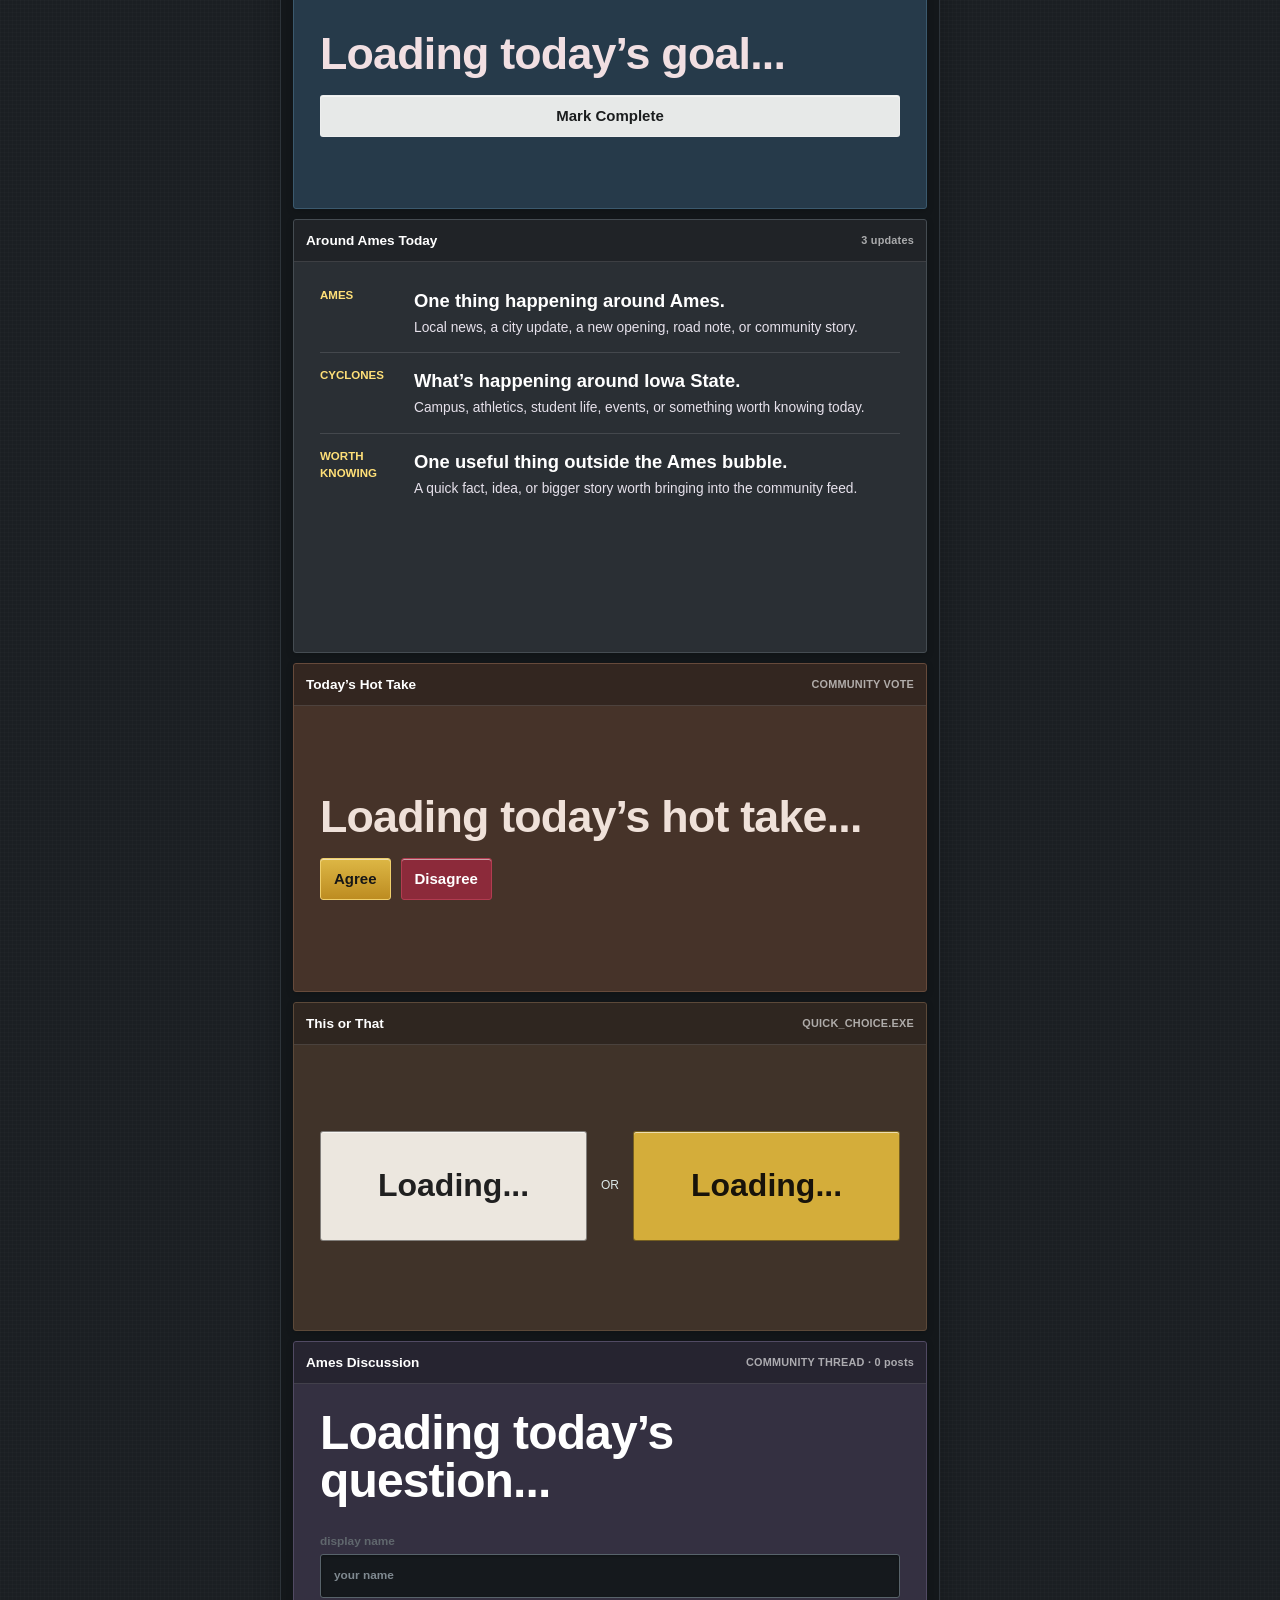
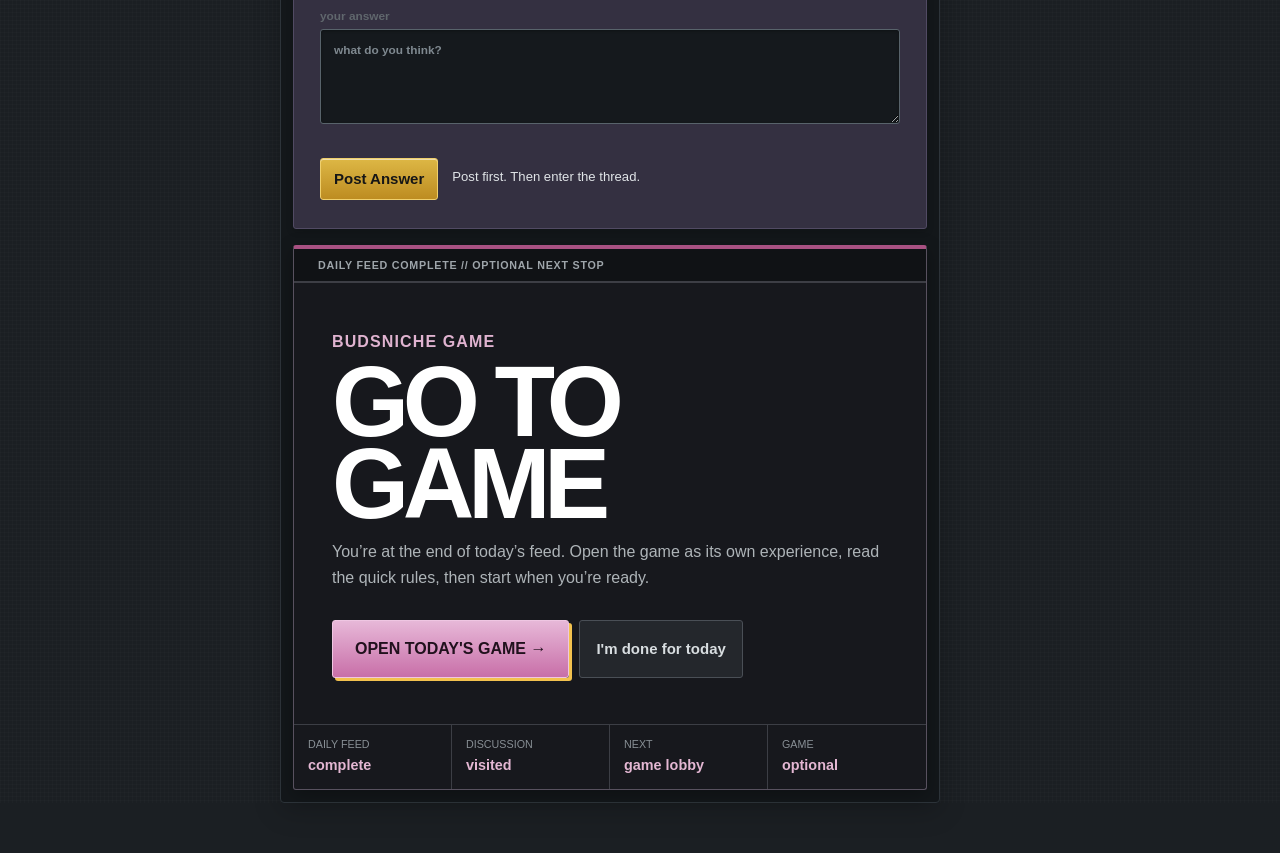
==== commit c197e303: "Add files via upload" ====
--- a/index.html
+++ b/index.html
@@ -3,8 +3,8 @@
 <head>
   <meta charset="utf-8" />
   <meta name="viewport" content="width=device-width, initial-scale=1" />
-  <title>BudsNiche — Daily Check-In</title>
-  <meta name="description" content="BudsNiche is your daily check-in for weather, verse, goal, news, polls, discussion, and the daily niche game." />
+  <title>BudsNiche Ames — The Daily Check-In</title>
+  <meta name="description" content="BudsNiche is a daily Ames, Iowa community feed for local updates, conversation, check-ins, and the daily game." />
   <link rel="icon" href="favicon.svg" type="image/svg+xml" />
   <link rel="stylesheet" href="styles.css" />
 </head>
@@ -12,20 +12,51 @@
 
 <header class="site-header">
   <div class="header-inner">
-    <a class="brand" href="#top">
-      <span class="brand-mark">BN</span>
-      <span>BudsNiche</span>
+    <button class="menu-toggle" id="menuToggle" type="button" aria-label="Open menu" aria-controls="mobileDrawer" aria-expanded="false">
+      <span></span><span></span><span></span>
+    </button>
+
+    <a class="brand" href="#top" aria-label="BudsNiche home">
+      <span class="brand-mark" aria-hidden="true">BN</span>
+      <span class="brand-word">BudsNiche</span><span class="brand-local">AMES · V20</span>
     </a>
 
-    <div class="search">Search BudsNiche someday...</div>
-
-    <div class="header-actions">
-      <button class="header-button" type="button" data-modal="whyModal">About</button>
-      <button class="header-button" type="button" data-modal="feedbackModal">Feedback</button>
-      <button class="header-button primary" id="topGameButton" type="button">Play</button>
-    </div>
+    <div class="search" aria-label="Search placeholder">
+      <span class="search-glyph" aria-hidden="true">⌕</span>
+      <span>Search Ames on BudsNiche</span>
+    </div>
+
+    <nav class="header-actions" aria-label="Primary navigation">
+      <a class="header-link active" href="#top">Home</a>
+      <a class="header-link" href="#ames-announcements">Ames</a>
+      <button class="header-link" type="button" data-modal="whyModal">About</button>
+      <button class="header-button primary" id="topGameButton" type="button">Game</button>
+    </nav>
   </div>
 </header>
+
+<div class="mobile-drawer" id="mobileDrawer" aria-hidden="true">
+  <button class="drawer-backdrop" type="button" aria-label="Close menu" data-drawer-close></button>
+  <aside class="drawer-panel" aria-label="BudsNiche menu">
+    <div class="drawer-head">
+      <a class="brand" href="#top" data-drawer-close>
+        <span class="brand-mark" aria-hidden="true">BN</span>
+        <span class="brand-word">BudsNiche</span><span class="brand-local">AMES · V20</span>
+      </a>
+      <button class="drawer-close" id="drawerClose" type="button" aria-label="Close menu">×</button>
+    </div>
+    <div class="drawer-links">
+      <a href="#top" data-drawer-close>Home</a>
+      <a href="#today" data-drawer-close>Today</a>
+      <a href="#ames-announcements" data-drawer-close>Ames Announcements</a>
+      <a href="#discussion" data-drawer-close>Discussion</a>
+      <a href="#game-launch" data-drawer-close>Daily Game</a>
+      <button type="button" data-modal="feedbackModal" data-drawer-close>Feedback</button>
+    </div>
+    <div class="drawer-section-label">Sidebars</div>
+    <div class="drawer-rail-host" id="drawerRailHost"></div>
+  </aside>
+</div>
 
 <div class="shell" id="top">
 
@@ -45,7 +76,7 @@
     </section>
 
     <section class="widget">
-      <div class="widget-title">Quick Links</div>
+      <div class="widget-title">Ames Quick Links</div>
       <div class="widget-links">
         <a class="widget-link" href="#today">Today</a>
         <a class="widget-link" href="#vote">My Hot Take</a>
@@ -55,8 +86,8 @@
     </section>
 
     <section class="widget custom-slot">
-      <div class="widget-title">Custom Slot 01</div>
-      <div class="slot">Song, photo, sponsor, link, joke, announcement — whatever you want that day.</div>
+      <div class="widget-title">Community Board</div>
+      <div class="slot">Local shoutout, small business, club post, lost &amp; found, photo, or whatever Ames needs that day.</div>
     </section>
   </aside>
 
@@ -67,17 +98,49 @@
       <div class="mobile-mini"><small>status</small><strong>live</strong></div>
     </div>
 
-    <section class="path-intro">
-      <p class="eyebrow">Your daily check-in</p>
-      <h1>BudsNiche</h1>
-      <p>Check the day, get something useful, see what people think, talk about something, then decide if you want to play.</p>
+    <section class="brand-hero" aria-label="BudsNiche daily check-in">
+      <div class="brand-hero-copy">
+        <p class="eyebrow">AMES, IOWA</p>
+        <h1>BudsNiche</h1>
+        <p class="brand-hero-tagline">The 5-minute daily check-in for Ames.</p>
+        <p class="brand-hero-sub">Catch up on what’s happening, vote, talk with the community, and finish with the daily game.</p>
+      </div>
+      <div class="brand-hero-badge" aria-hidden="true">
+        <span>DAILY</span>
+        <strong>5 MIN</strong>
+        <small>CHECK-IN</small>
+      </div>
+    </section>
+
+    <section class="path-intro homepage-intro">
+      <div class="home-intro-copy">
+        <p class="eyebrow">AMES COMMUNITY FEED</p>
+        <h1>Ames, today.</h1>
+        <p>The quick daily read for Ames — local updates, Iowa State life, opinions, conversation, and the BudsNiche game.</p>
+      </div>
+      <div class="home-intro-status">
+        <span class="home-status-label">TODAY'S ISSUE</span>
+        <strong id="issueDate">TODAY</strong>
+        <span id="dataStatus">connecting...</span>
+      </div>
       <div class="intro-meta">
-        <span class="meta-chip" id="issueDate">TODAY</span>
         <span class="meta-chip">AMES, IA</span>
-        <span class="meta-chip" id="dataStatus">connecting...</span>
-        <span class="meta-chip">BUILD V18</span>
-      </div>
-    </section>
+        <span class="meta-chip">AMES DAILY FEED</span>
+        <span class="meta-chip">BUILT IN AMES</span>
+      </div>
+    </section>
+
+    <div class="feed-toolbar" aria-label="Daily feed navigation">
+      <div class="feed-tabs">
+        <a class="feed-tab active" href="#top">Home</a>
+        <a class="feed-tab" href="#today">Daily</a>
+        <a class="feed-tab" href="#ames-announcements">Ames</a>
+      </div>
+      <div class="feed-toolbar-meta">
+        <span>NEWEST</span>
+        <span>LIVE</span>
+      </div>
+    </div>
 
     <div class="path-area">
       <div class="path-track"></div>
@@ -88,7 +151,7 @@
         <article class="feed-card">
           <div class="card-topline">
             <strong>Check In</strong>
-            <span>CHECK_IN.LOG</span>
+            <span>MORNING CHECK-IN</span>
           </div>
           <div class="card-body">
             <div class="stat-row">
@@ -110,7 +173,7 @@
         <article class="feed-card">
           <div class="card-topline">
             <strong>Today</strong>
-            <span>TODAY.DAT</span>
+            <span>AMES WEATHER</span>
           </div>
           <div class="card-body">
             <h2 id="todayLabel">Today</h2>
@@ -131,7 +194,7 @@
         <article class="feed-card">
           <div class="card-topline">
             <strong>Verse of the Day</strong>
-            <span>VERSE.TXT</span>
+            <span>DAILY VERSE</span>
           </div>
           <div class="card-body">
             <p class="verse" id="bibleVerse">Loading today’s verse...</p>
@@ -145,7 +208,7 @@
         <article class="feed-card">
           <div class="card-topline">
             <strong>Goal of the Day</strong>
-            <span>TODAY_TASK.TXT</span>
+            <span>YOUR DAILY GOAL</span>
           </div>
           <div class="card-body">
             <p class="goal-text" id="goalText">Loading today’s goal...</p>
@@ -158,30 +221,30 @@
         <span class="path-dot"></span>
         <article class="feed-card">
           <div class="card-topline">
-            <strong>What You Should Know Today</strong>
+            <strong>Around Ames Today</strong>
             <span>3 updates</span>
           </div>
           <div class="card-body">
             <div class="news-list">
               <div class="news-row">
-                <div class="news-label">World</div>
+                <div class="news-label">Ames</div>
                 <div>
-                  <h3>Today’s world headline goes here.</h3>
-                  <p>Short daily world update will live here.</p>
+                  <h3>One thing happening around Ames.</h3>
+                  <p>Local news, a city update, a new opening, road note, or community story.</p>
                 </div>
               </div>
               <div class="news-row">
-                <div class="news-label">Sports</div>
+                <div class="news-label">Cyclones</div>
                 <div>
-                  <h3>One sports story worth knowing.</h3>
-                  <p>Quick sports update without opening another feed.</p>
+                  <h3>What’s happening around Iowa State.</h3>
+                  <p>Campus, athletics, student life, events, or something worth knowing today.</p>
                 </div>
               </div>
               <div class="news-row">
-                <div class="news-label">Science</div>
+                <div class="news-label">Worth Knowing</div>
                 <div>
-                  <h3>Something that makes you a little smarter.</h3>
-                  <p>A discovery, fact, or idea worth remembering.</p>
+                  <h3>One useful thing outside the Ames bubble.</h3>
+                  <p>A quick fact, idea, or bigger story worth bringing into the community feed.</p>
                 </div>
               </div>
             </div>
@@ -193,8 +256,8 @@
         <span class="path-dot"></span>
         <article class="feed-card">
           <div class="card-topline">
-            <strong>My Hot Take</strong>
-            <span>INPUT_REQUIRED.EXE</span>
+            <strong>Today’s Hot Take</strong>
+            <span>COMMUNITY VOTE</span>
           </div>
           <div class="card-body">
             <p class="poll-question" id="hotTakeText">Loading today’s hot take...</p>
@@ -260,8 +323,8 @@
         <span class="path-dot"></span>
         <article class="feed-card">
           <div class="card-topline">
-            <strong>Today's Discussion</strong>
-            <span>DISCUSSION.BBS · <span id="discussionCount">0 posts</span></span>
+            <strong>Ames Discussion</strong>
+            <span>COMMUNITY THREAD · <span id="discussionCount">0 posts</span></span>
           </div>
           <div class="card-body">
             <h2 id="questionText">Loading today’s question...</h2>
@@ -290,21 +353,22 @@
       </section>
 
       <section class="game-launch" id="game-launch">
+        <div class="game-launch-kicker">DAILY FEED COMPLETE // OPTIONAL NEXT STOP</div>
         <div class="game-launch-top">
-          <p class="eyebrow">Daily check-in complete</p>
-          <h2>The path ends here.<br>The game is its own thing.</h2>
-          <p>You can finish your daily check-in and leave, or launch the separate BudsNiche challenge.</p>
+          <p class="eyebrow">BudsNiche Game</p>
+          <h2>GO TO GAME</h2>
+          <p>You’re at the end of today’s feed. Open the game as its own experience, read the quick rules, then start when you’re ready.</p>
 
           <div class="launch-actions">
-            <button class="launch-button" id="launchGame" type="button">Enter BudsNiche →</button>
+            <button class="launch-button launch-button-main" id="launchGame" type="button">OPEN TODAY'S GAME →</button>
             <a class="launch-button secondary done-link" href="#top">I'm done for today</a>
           </div>
         </div>
 
         <div class="complete-summary">
-          <div><span>streak</span><strong>active</strong></div>
-          <div><span>today</span><strong>checked</strong></div>
-          <div><span>daily path</span><strong>complete</strong></div>
+          <div><span>daily feed</span><strong>complete</strong></div>
+          <div><span>discussion</span><strong>visited</strong></div>
+          <div><span>next</span><strong>game lobby</strong></div>
           <div><span>game</span><strong>optional</strong></div>
         </div>
       </section>
@@ -323,19 +387,36 @@
       </div>
     </section>
 
+    <section class="widget ames-announcements" id="ames-announcements">
+      <div class="widget-title">Ames Announcements</div>
+      <div class="announcement-status">LOCAL BOARD // MANUAL FOR NOW</div>
+      <div class="bulletin-item">
+        <strong>Campus + community</strong>
+        <span>Daily Ames and Iowa State announcements can live here.</span>
+      </div>
+      <div class="bulletin-item">
+        <strong>Events + things to do</strong>
+        <span>Upcoming local events, student activities, openings, and reminders.</span>
+      </div>
+      <div class="bulletin-item">
+        <strong>Heads up</strong>
+        <span>Road closures, weather notes, schedule changes, or useful local updates.</span>
+      </div>
+    </section>
+
     <section class="widget">
-      <div class="widget-title">Buds Bulletin</div>
+      <div class="widget-title">Around Ames</div>
       <div class="bulletin-item">
-        <strong>Ames thing of the day</strong>
-        <span>A local event, restaurant special, campus thing, or something random.</span>
+        <strong>Ames pick of the day</strong>
+        <span>A local event, food spot, campus thing, deal, opening, or something worth checking out.</span>
       </div>
       <div class="bulletin-item">
-        <strong>Link someone sent in</strong>
-        <span>A random internet find can live here.</span>
+        <strong>Community link</strong>
+        <span>A useful Ames link, club page, local story, or something someone sends in.</span>
       </div>
       <div class="bulletin-item">
-        <strong>My Message</strong>
-        <span>Put literally whatever I want here today.</span>
+        <strong>From BudsNiche</strong>
+        <span>A quick note to everyone checking in around Ames today.</span>
       </div>
     </section>
 
@@ -346,8 +427,8 @@
     </section>
 
     <section class="widget custom-slot">
-      <div class="widget-title">Custom Slot 02</div>
-      <div class="slot">Photo, song of the day, ad, quote, ranking, announcement — anything.</div>
+      <div class="widget-title">Local Spotlight</div>
+      <div class="slot">Small business, student org, event, creator, volunteer opportunity, or local photo of the day.</div>
     </section>
 
     <section class="widget">
@@ -361,13 +442,48 @@
 
 <section class="game-zone hidden" id="gameZone">
   <div class="game-header">
-    <strong>BUDSNICHE // DAILY GAME</strong>
-    <button class="close-game" id="closeGame" type="button">Back to Daily</button>
+    <strong>BUDSNICHE AMES // GAME</strong>
+    <button class="close-game" id="closeGame" type="button">Back to Daily Feed</button>
   </div>
 
-  <div class="game-body">
+  <div class="game-intro" id="gameIntro">
+    <p class="game-lobby-kicker">TODAY'S GAME LOBBY</p>
     <h2>BudsNiche</h2>
-    <p class="game-sub">The daily path is finished. This is the challenge.</p>
+    <p class="game-intro-lead">The daily feed is done. This is the BudsNiche game — its own thing. Read the rules, then start when you're ready.</p>
+
+    <div class="game-rule-grid">
+      <div class="game-rule-card">
+        <span>01</span>
+        <strong id="gameRoundCountIntro">Today's rounds</strong>
+        <p>Each round gives you one topic and four answers.</p>
+      </div>
+      <div class="game-rule-card">
+        <span>02</span>
+        <strong>45 seconds</strong>
+        <p>The timer starts only after you press Start Game.</p>
+      </div>
+      <div class="game-rule-card">
+        <span>03</span>
+        <strong>Niche scoring</strong>
+        <p>Specific, deeper answers score higher. Generic answers score lower.</p>
+      </div>
+      <div class="game-rule-card">
+        <span>04</span>
+        <strong>Ranked scoring</strong>
+        <p>#1 earns 100. #100 earns 1. Outside the published list earns 0.</p>
+      </div>
+    </div>
+
+    <div class="game-intro-actions">
+      <button class="start-game-button" id="startGameButton" type="button">START TODAY'S GAME →</button>
+      <span>No timer until you press start.</span>
+    </div>
+  </div>
+
+  <div class="game-body hidden" id="gameBody">
+    <div class="game-session-label">GAME SESSION // LIVE</div>
+    <h2>BudsNiche</h2>
+    <p class="game-sub">Four answers per round. Make them count.</p>
 
     <div class="game-meta">
       <span>ROUND <b id="roundCounter">1 / 3</b></span>
--- a/styles.css
+++ b/styles.css
@@ -392,3 +392,1347 @@
   .result-columns{grid-template-columns:1fr}
   .reply-grid{grid-template-columns:1fr}
 }
+
+/* =========================================================
+   BUILD V20 — REDDIT-INSPIRED DAILY FEED / SEPARATE GAME LOBBY
+   Cosmetic layer only. Keeps V19 data + scoring systems intact.
+   ========================================================= */
+
+:root{
+  --feed-gap:18px;
+  --feed-card-bg:#f8faf7;
+  --feed-border:#aab5ac;
+}
+
+/* More room around the central scroll feed while keeping useful side rails. */
+.shell{
+  width:min(1540px,calc(100% - 28px));
+  grid-template-columns:270px minmax(0,800px) 320px;
+  gap:20px;
+}
+.header-inner{width:min(1540px,calc(100% - 28px))}
+.left-rail,.right-rail{top:84px;align-self:start;max-height:calc(100vh - 100px);overflow:auto;padding-bottom:4px;scrollbar-width:thin}
+.center-feed{max-width:800px;width:100%}
+
+/* Feed header feels more like a content stream than a single long form. */
+.path-intro{
+  padding:30px 30px 26px;
+  margin-bottom:10px;
+  border-radius:12px;
+  box-shadow:none;
+}
+.feed-toolbar{
+  min-height:48px;
+  margin:0 0 12px;
+  padding:9px 12px;
+  display:flex;
+  align-items:center;
+  justify-content:space-between;
+  gap:14px;
+  border:1px solid var(--feed-border);
+  border-radius:10px;
+  background:#eef2ed;
+  color:var(--muted);
+}
+.feed-toolbar-title{
+  color:var(--brand-dark);
+  font:950 .78rem var(--mono);
+  letter-spacing:.08em;
+}
+.feed-toolbar-meta{display:flex;gap:7px;flex-wrap:wrap;justify-content:flex-end}
+.feed-toolbar-meta span{
+  padding:4px 8px;
+  border:1px solid #c1cac1;
+  border-radius:999px;
+  background:#f8faf7;
+  font:800 .66rem var(--mono);
+}
+
+/* Bigger individual daily posts/widgets. */
+.path-area{padding-left:38px}
+.path-step{margin-bottom:var(--feed-gap)}
+.feed-card{
+  border-radius:12px;
+  border-color:var(--feed-border);
+  background:var(--feed-card-bg);
+  box-shadow:0 2px 7px rgba(25,35,28,.055);
+  transition:border-color .15s ease,box-shadow .15s ease,transform .15s ease;
+}
+.feed-card:hover{
+  border-color:#8f9d91;
+  box-shadow:0 6px 18px rgba(25,35,28,.08);
+}
+.card-topline{
+  min-height:48px;
+  padding:12px 18px;
+  background:#eef2ed;
+  border-bottom:1px solid #c3ccc4;
+}
+.card-body{
+  min-height:205px;
+  padding:30px 30px 32px;
+  background:linear-gradient(180deg,rgba(255,255,255,.72),rgba(249,251,248,.92));
+  display:flex;
+  flex-direction:column;
+  justify-content:center;
+}
+.path-step[data-label="KNOW TODAY"] .card-body{min-height:370px;justify-content:flex-start}
+.path-step[data-label="VOTE"] .card-body{min-height:285px}
+.path-step[data-label="THIS OR THAT"] .card-body{min-height:285px}
+.path-step[data-label="DISCUSSION"] .card-body{min-height:390px;justify-content:flex-start}
+.path-step[data-label="VERSE"] .card-body{min-height:250px}
+.path-step[data-label="GOAL"] .card-body{min-height:245px}
+.path-step[data-label="TODAY"] .card-body{min-height:255px}
+.path-track{bottom:170px;background:#c4ccc5}
+.path-dot{top:30px;width:15px;height:15px;left:-31px}
+
+/* Side widgets become denser, more Reddit/sidebar-like cards. */
+.widget{
+  border-radius:10px;
+  box-shadow:0 2px 7px rgba(25,35,28,.055);
+}
+.widget-title{font-size:.92rem}
+.ames-announcements{border-top:4px solid #d84d2d!important}
+.announcement-status{
+  margin:-2px 0 7px;
+  color:#8b4c37;
+  font:900 .64rem var(--mono);
+  letter-spacing:.045em;
+}
+.right-rail .widget:nth-child(2){border-top-color:#d84d2d}
+.right-rail .widget:nth-child(3){border-top-color:var(--orange)}
+.right-rail .widget:nth-child(4){border-top-color:#28b94a}
+.right-rail .widget:nth-child(5){border-top-color:#a66b9d}
+.right-rail .widget:nth-child(6){border-top-color:#646c65}
+
+/* Bigger, unmistakable end-of-feed game portal. */
+.game-launch{
+  margin-top:28px;
+  border-radius:14px;
+  border:1px solid #202722;
+  box-shadow:0 14px 34px rgba(12,17,14,.17);
+}
+.game-launch-kicker{
+  padding:10px 24px;
+  border-bottom:1px solid #303a33;
+  background:#171c19;
+  color:#77847a;
+  font:900 .67rem var(--mono);
+  letter-spacing:.07em;
+}
+.game-launch-top{padding:42px 36px 38px}
+.game-launch h2{
+  margin:6px 0 15px;
+  font-size:clamp(4rem,8vw,6.7rem);
+  line-height:.82;
+  letter-spacing:-.065em;
+  color:#f5f7f4;
+}
+.game-launch p{font-size:1rem;max-width:650px;line-height:1.65}
+.launch-actions{margin-top:28px}
+.launch-button-main{
+  min-height:58px;
+  padding:14px 22px;
+  font-size:1rem;
+  box-shadow:0 0 0 1px rgba(255,255,255,.06) inset;
+}
+
+/* Separate game lobby — no timer or gameplay until Start is pressed. */
+.game-zone{
+  width:min(1540px,calc(100% - 28px));
+  margin:24px auto 60px;
+  border-radius:14px;
+  min-height:620px;
+}
+.game-intro{
+  max-width:1080px;
+  margin:auto;
+  padding:72px 34px 82px;
+}
+.game-lobby-kicker,.game-session-label{
+  color:#8bd098;
+  font:900 .72rem var(--mono);
+  letter-spacing:.1em;
+}
+.game-intro>h2{
+  margin:10px 0 16px;
+  font-size:clamp(4.7rem,10vw,8rem);
+  line-height:.78;
+  letter-spacing:-.065em;
+}
+.game-intro-lead{
+  max-width:720px;
+  margin:0;
+  color:#a6afa8;
+  font-size:1.08rem;
+  line-height:1.65;
+}
+.game-rule-grid{
+  display:grid;
+  grid-template-columns:repeat(2,minmax(0,1fr));
+  gap:14px;
+  margin-top:38px;
+}
+.game-rule-card{
+  min-height:170px;
+  padding:20px;
+  border:1px solid #334039;
+  border-radius:10px;
+  background:#171d19;
+}
+.game-rule-card>span{
+  display:block;
+  margin-bottom:22px;
+  color:var(--orange);
+  font:900 .7rem var(--mono);
+}
+.game-rule-card strong{display:block;font-size:1.35rem;margin-bottom:7px}
+.game-rule-card p{margin:0;color:#8f9991;font-size:.87rem;line-height:1.55}
+.game-intro-actions{
+  margin-top:28px;
+  display:flex;
+  align-items:center;
+  gap:16px;
+  flex-wrap:wrap;
+}
+.start-game-button{
+  min-height:58px;
+  padding:14px 22px;
+  border:1px solid var(--orange);
+  border-radius:8px;
+  background:var(--orange);
+  color:#111;
+  font-weight:950;
+  cursor:pointer;
+}
+.start-game-button:hover{filter:brightness(1.05)}
+.game-intro-actions span{color:#79847c;font-size:.8rem}
+.game-body{padding-top:52px}
+.game-session-label{margin-bottom:16px}
+
+@media(max-width:1260px){
+  .shell{grid-template-columns:235px minmax(0,780px);max-width:1040px}
+  .right-rail{display:none}
+}
+@media(max-width:900px){
+  .shell{max-width:none;grid-template-columns:1fr}
+  .left-rail{display:none}
+  .center-feed{max-width:none}
+  .feed-toolbar{margin-bottom:10px}
+  .card-body{min-height:0;padding:24px}
+  .game-rule-grid{grid-template-columns:1fr}
+  .game-intro{padding:52px 24px 60px}
+}
+@media(max-width:620px){
+  .shell,.site-header .header-inner,.game-zone{width:min(100% - 18px,1540px)}
+  .feed-toolbar{align-items:flex-start;flex-direction:column}
+  .feed-toolbar-meta{justify-content:flex-start}
+  .path-area{padding-left:28px}
+  .path-dot{left:-26px}
+  .game-launch-top{padding:30px 22px}
+  .game-launch h2{font-size:3.6rem}
+  .game-intro>h2{font-size:4.4rem}
+}
+
+/* =========================================================
+   V20 HOMEPAGE / FEED PASS
+   Reddit-inspired structure, original BudsNiche styling.
+   Hardware + data logic intentionally unchanged.
+   ========================================================= */
+:root{
+  --bg:#dae0e6;
+  --surface:#ffffff;
+  --surface2:#f4f6f7;
+  --text:#1a1d1f;
+  --muted:#60676d;
+  --border:#c8ced3;
+  --brand:#2f7d44;
+  --brand-dark:#205b31;
+  --accent:#e7f3ea;
+  --orange:#f26a3d;
+  --orange-soft:#fff0ea;
+  --black:#111417;
+  --shadow:0 1px 2px rgba(0,0,0,.08);
+  --radius:8px;
+}
+body{
+  background:var(--bg);
+  background-image:none;
+  font-family:-apple-system,BlinkMacSystemFont,"Segoe UI",Roboto,Helvetica,Arial,sans-serif;
+  letter-spacing:0;
+}
+
+/* Top navigation */
+.site-header{
+  background:#111315;
+  border-bottom:1px solid #2a2e31;
+  backdrop-filter:none;
+}
+.header-inner{
+  width:min(1560px,calc(100% - 24px));
+  min-height:58px;
+  grid-template-columns:auto auto minmax(280px,660px) 1fr;
+  gap:12px;
+}
+.menu-toggle{
+  display:none;
+  width:38px;height:38px;padding:9px;
+  border:0;border-radius:999px;background:transparent;cursor:pointer;
+}
+.menu-toggle:hover{background:#23282c}
+.menu-toggle span{display:block;height:2px;background:#fff;border-radius:999px;margin:4px 0}
+.brand{gap:9px;color:#f7f8f8;font-size:1.08rem}
+.brand-word{font-weight:800;letter-spacing:-.025em}
+.brand-mark{
+  width:34px;height:34px;border-radius:50%;
+  background:var(--brand);border:0;box-shadow:none;
+  color:#fff;font-family:Arial,Helvetica,sans-serif;font-size:1.45rem;font-weight:900;
+  text-transform:lowercase;letter-spacing:-.08em;line-height:1;
+}
+.search{
+  min-height:40px;border:1px solid #42484d;border-radius:999px;
+  background:#24292d;color:#aeb6bc;box-shadow:none;
+  gap:8px;justify-self:stretch;
+}
+.search-glyph{font-size:1.2rem;line-height:1}
+.header-actions{gap:4px}
+.header-link{
+  min-height:36px;padding:8px 10px;border:0;border-radius:999px;
+  background:transparent;color:#c8cfd4;font-weight:700;font-size:.86rem;cursor:pointer;
+}
+.header-link:hover,.header-link.active{background:#24292d;color:#fff}
+.header-button.primary{
+  min-height:38px;border-radius:999px;padding:8px 17px;
+  background:var(--brand);border-color:var(--brand);color:#fff;
+}
+
+/* Desktop homepage frame */
+.shell{
+  width:min(1540px,calc(100% - 24px));
+  grid-template-columns:250px minmax(0,820px) 310px;
+  gap:18px;margin-top:16px;
+}
+.center-feed{max-width:820px}
+.left-rail,.right-rail{top:74px}
+.widget,.feed-card,.path-intro,.game-launch{
+  border-color:var(--border);border-radius:8px;box-shadow:var(--shadow);
+}
+.widget{background:#fff;padding:14px}
+.widget-title{
+  margin-bottom:10px;padding-bottom:8px;border-bottom:1px solid #e0e4e7;
+  color:#333a3f;font-family:inherit;font-size:.78rem;font-weight:800;letter-spacing:.03em;
+}
+.widget p,.bulletin-item span{color:#687078}
+.widget-link{font-family:inherit;font-size:.84rem}
+.left-rail .widget,.right-rail .widget{border-top-width:1px!important}
+.ames-announcements{border-left:4px solid var(--orange)!important}
+.announcement-status{color:#a34e31;font-family:inherit}
+.big-widget-number{font-family:inherit;color:var(--brand);font-size:2.55rem}
+.small-pill{font-family:inherit;border-radius:999px;background:#eef3ef}
+
+/* Homepage hero */
+.homepage-intro{
+  display:grid;grid-template-columns:minmax(0,1fr) 190px;gap:18px;
+  padding:25px 26px 20px;margin-bottom:12px;background:#fff;
+}
+.home-intro-copy h1{
+  margin:1px 0 8px;font-size:clamp(2rem,4vw,3rem);line-height:1;letter-spacing:-.05em;
+}
+.home-intro-copy>p:last-child{margin:0;max-width:620px;color:var(--muted)}
+.home-intro-status{
+  align-self:start;padding:13px 14px;border:1px solid #dce1e4;border-radius:8px;background:#f7f9fa;
+}
+.home-status-label{display:block;color:#767e84;font-size:.66rem;font-weight:800;letter-spacing:.08em}
+.home-intro-status strong{display:block;margin:2px 0 4px;font-size:1rem}
+.home-intro-status>span:last-child{color:var(--brand);font-size:.72rem;font-weight:700}
+.homepage-intro .intro-meta{grid-column:1/-1;margin-top:0}
+.eyebrow{font-family:inherit;color:var(--brand);font-size:.68rem}
+.meta-chip{font-family:inherit;border-radius:999px;background:#f2f5f3}
+
+/* Feed header and posts */
+.feed-toolbar{
+  position:sticky;top:67px;z-index:18;
+  min-height:52px;margin-bottom:10px;border-radius:8px;background:#fff;border-color:var(--border);
+  box-shadow:var(--shadow);
+}
+.feed-tabs{display:flex;align-items:center;gap:5px}
+.feed-tab{
+  padding:8px 13px;border-radius:999px;color:#616970;font-size:.82rem;font-weight:800;
+}
+.feed-tab:hover{background:#eef1f3;color:#1f2427}
+.feed-tab.active{background:#e9f2eb;color:var(--brand-dark)}
+.feed-toolbar-meta span{font-family:inherit;background:#f4f6f7;border-color:#dbe0e3;color:#757c82}
+.path-area{padding-left:0}
+.path-track,.path-fill,.path-dot{display:none}
+.path-step{margin-bottom:12px}
+.feed-card{
+  border-radius:8px;background:#fff;box-shadow:var(--shadow);
+  transition:border-color .12s ease,background .12s ease;
+}
+.feed-card:hover{border-color:#9ea7ad;box-shadow:var(--shadow);transform:none}
+.card-topline{
+  min-height:50px;padding:10px 16px;background:#fff;border-bottom:1px solid #e1e5e8;
+}
+.card-topline strong{display:flex;align-items:center;gap:9px;font-size:.9rem}
+.card-topline strong::before{
+  content:"";width:28px;height:28px;border-radius:50%;flex:0 0 28px;
+  background:linear-gradient(135deg,var(--brand),#54a667);
+  box-shadow:inset 0 0 0 5px rgba(255,255,255,.9);
+}
+.card-topline span{font-family:inherit;color:#858c91;font-size:.7rem;font-weight:700}
+.card-body{
+  min-height:220px;padding:30px 30px 34px;background:#fff;
+}
+.path-step[data-label="KNOW TODAY"] .card-body{min-height:390px}
+.path-step[data-label="DISCUSSION"] .card-body{min-height:410px}
+.news-row{border-color:#e0e4e7}
+.poll-btn,.complete-btn,.post-btn,.enter-discussion{border-radius:999px}
+
+/* End-of-feed game portal */
+.game-launch{
+  margin-top:18px;border:1px solid #252b27;background:#151a17;border-radius:10px;
+  box-shadow:0 8px 24px rgba(0,0,0,.16);
+}
+.game-launch-kicker{font-family:inherit;color:#88938b;background:#101411}
+.game-launch-top{padding:46px 38px}
+.game-launch h2{font-size:clamp(3.7rem,8vw,6.2rem)}
+.launch-button-main{border-radius:999px;background:var(--orange);border-color:var(--orange)}
+.launch-button.secondary{border-radius:999px}
+
+/* Game is its own view instead of feeling like another feed card. */
+body.game-mode{overflow-x:hidden}
+body.game-mode .shell{display:none}
+body.game-mode .game-zone{display:block!important}
+.game-zone{
+  width:min(1320px,calc(100% - 24px));
+  min-height:calc(100vh - 82px);margin:18px auto 50px;border-radius:12px;
+}
+.game-header{position:sticky;top:58px;z-index:20}
+.game-rule-card{border-radius:9px}
+.start-game-button,.game-enter,.close-game{border-radius:999px}
+
+/* Off-canvas mobile sidebar */
+.mobile-drawer{display:none;position:fixed;inset:0;z-index:120}
+.mobile-drawer.open{display:block}
+.drawer-backdrop{position:absolute;inset:0;border:0;background:rgba(0,0,0,.62);cursor:pointer}
+.drawer-panel{
+  position:absolute;left:0;top:0;bottom:0;width:min(88vw,380px);overflow-y:auto;
+  padding:0 14px 26px;background:#f3f5f6;box-shadow:12px 0 34px rgba(0,0,0,.28);
+}
+.drawer-head{
+  position:sticky;top:0;z-index:2;display:flex;align-items:center;justify-content:space-between;
+  min-height:62px;margin:0 -14px 12px;padding:0 14px;background:#111315;border-bottom:1px solid #2d3337;
+}
+.drawer-close{width:36px;height:36px;border:0;border-radius:999px;background:#252a2e;color:#fff;font-size:1.4rem;cursor:pointer}
+.drawer-links{display:grid;margin-bottom:15px;background:#fff;border:1px solid var(--border);border-radius:8px;overflow:hidden}
+.drawer-links a,.drawer-links button{
+  padding:13px 14px;border:0;border-bottom:1px solid #e2e6e9;background:#fff;text-align:left;font-weight:750;cursor:pointer;
+}
+.drawer-links>*:last-child{border-bottom:0}
+.drawer-section-label{margin:18px 4px 8px;color:#747d83;font-size:.7rem;font-weight:850;letter-spacing:.09em;text-transform:uppercase}
+.drawer-rail-host{display:grid;gap:12px}
+.drawer-rail-host .left-rail,.drawer-rail-host .right-rail{
+  display:grid!important;position:static!important;top:auto!important;max-height:none!important;overflow:visible!important;gap:12px;width:100%;
+}
+.drawer-rail-host .widget{margin:0}
+
+@media(max-width:1260px){
+  .shell{grid-template-columns:230px minmax(0,820px);max-width:1080px}
+  .right-rail{display:none}
+}
+@media(max-width:900px){
+  .header-inner{grid-template-columns:40px auto 1fr;gap:7px}
+  .menu-toggle{display:block}
+  .search{display:none}
+  .header-actions{justify-self:end}
+  .header-actions .header-link{display:none}
+  .header-button.primary{padding:7px 14px}
+  .shell{width:min(100% - 18px,820px);display:block;margin-top:10px}
+  .center-feed{max-width:none}
+  .left-rail,.right-rail{display:none}
+  .mobile-widget-row{display:none}
+  .homepage-intro{grid-template-columns:1fr}
+  .home-intro-status{display:none}
+  .homepage-intro .intro-meta{grid-column:auto}
+  .feed-toolbar{top:64px}
+  .card-body{padding:25px 22px 28px;min-height:190px}
+  .game-zone{width:min(100% - 18px,1320px)}
+}
+@media(max-width:620px){
+  .header-inner{width:calc(100% - 12px)}
+  .brand-word{font-size:.98rem}
+  .brand-mark{width:32px;height:32px;font-size:1.32rem}
+  .homepage-intro{padding:20px 18px 17px}
+  .home-intro-copy h1{font-size:2.25rem}
+  .feed-toolbar{padding:7px 8px}
+  .feed-tab{padding:7px 10px;font-size:.75rem}
+  .feed-toolbar-meta span:nth-child(2){display:none}
+  .card-topline{padding:9px 12px}
+  .card-body{padding:23px 17px 25px}
+  .game-launch-top{padding:36px 24px}
+  .game-launch h2{font-size:3.45rem}
+  .game-intro{padding:48px 20px 60px}
+  .game-rule-grid{grid-template-columns:1fr}
+}
+
+/* =========================================================
+   V20 feed color identity — each daily post has its own tint
+   ========================================================= */
+.path-step{
+  --post-accent: var(--brand);
+  --post-tint:#f7faf8;
+  --post-tint-strong:#e8f1ea;
+  --post-chip:#d9e9dc;
+}
+
+.path-step[data-label="CHECK IN"]{
+  --post-accent:#2f7a49;
+  --post-tint:#f0f8f2;
+  --post-tint-strong:#dcefe1;
+  --post-chip:#cce6d2;
+}
+.path-step[data-label="TODAY"]{
+  --post-accent:#4779a9;
+  --post-tint:#f1f6fb;
+  --post-tint-strong:#dceaf7;
+  --post-chip:#ccdef0;
+}
+.path-step[data-label="VERSE"]{
+  --post-accent:#8b6f32;
+  --post-tint:#fbf8ef;
+  --post-tint-strong:#f2ead2;
+  --post-chip:#e8ddb8;
+}
+.path-step[data-label="GOAL"]{
+  --post-accent:#c6653b;
+  --post-tint:#fff4ef;
+  --post-tint-strong:#f8dfd3;
+  --post-chip:#f0cab9;
+}
+.path-step[data-label="KNOW TODAY"]{
+  --post-accent:#725fa1;
+  --post-tint:#f6f3fb;
+  --post-tint-strong:#e7e0f5;
+  --post-chip:#d8cdee;
+}
+.path-step[data-label="VOTE"]{
+  --post-accent:#a67b1e;
+  --post-tint:#fff9e9;
+  --post-tint-strong:#f6e9b9;
+  --post-chip:#eddc9b;
+}
+.path-step[data-label="THIS OR THAT"]{
+  --post-accent:#2d8585;
+  --post-tint:#eef8f8;
+  --post-tint-strong:#d5eeee;
+  --post-chip:#c3e3e3;
+}
+.path-step[data-label="DISCUSSION"]{
+  --post-accent:#4f657a;
+  --post-tint:#f1f5f8;
+  --post-tint-strong:#dde6ed;
+  --post-chip:#ccd9e3;
+}
+
+.path-step .feed-card{
+  background:var(--post-tint);
+  border-color:color-mix(in srgb, var(--post-accent) 35%, #d7dde0);
+  border-left:4px solid var(--post-accent);
+}
+.path-step .card-topline{
+  background:var(--post-tint-strong);
+  border-bottom-color:color-mix(in srgb, var(--post-accent) 22%, #dfe4e7);
+}
+.path-step .card-topline strong{
+  color:color-mix(in srgb, var(--post-accent) 84%, #172027);
+}
+.path-step .card-topline strong::before{
+  background:var(--post-accent);
+  box-shadow:inset 0 0 0 5px rgba(255,255,255,.82);
+}
+.path-step .card-body{
+  background:linear-gradient(180deg,var(--post-tint),color-mix(in srgb,var(--post-tint) 78%, #fff));
+}
+.path-step .complete-btn,
+.path-step .poll-btn,
+.path-step .post-btn,
+.path-step .enter-discussion{
+  box-shadow:none;
+}
+
+/* Keep the colors obvious on phones without making the feed loud. */
+@media(max-width:620px){
+  .path-step .feed-card{border-left-width:3px}
+  .path-step .card-topline{min-height:46px}
+}
+
+/* =========================================================
+   V20 AMES COMMUNITY PASS
+   Handmade local-homepage feel. Functionality unchanged.
+   ========================================================= */
+:root{
+  --ames-red:#c51b32;
+  --ames-gold:#f2c14e;
+  --ames-cream:#fff8e8;
+  --ink:#202124;
+  --paper:#f3efe5;
+  --font-body:"Trebuchet MS","Avenir Next",Avenir,Arial,sans-serif;
+  --font-display:Georgia,"Times New Roman",serif;
+  --font-small:"Trebuchet MS","Avenir Next",Arial,sans-serif;
+  --radius:5px;
+}
+body{
+  background:#e9e5dc;
+  color:var(--ink);
+  font-family:var(--font-body);
+  background-image:
+    linear-gradient(rgba(255,255,255,.32),rgba(255,255,255,.32)),
+    repeating-linear-gradient(0deg,rgba(82,70,46,.025) 0,rgba(82,70,46,.025) 1px,transparent 1px,transparent 5px);
+}
+button,input,textarea{font-family:var(--font-body)}
+
+/* Local newspaper / handmade header */
+.site-header{background:#f8f4ea;border-bottom:4px solid var(--ames-red)}
+.header-inner{min-height:62px}
+.brand{color:#202124;gap:8px}
+.brand-word{font-family:var(--font-display);font-size:1.16rem;font-weight:800;letter-spacing:-.03em}
+.brand-local{
+  margin-left:2px;padding:3px 6px;border:1px solid #d8b048;background:var(--ames-gold);
+  color:#4f3b05;font-size:.58rem;font-weight:900;letter-spacing:.09em;line-height:1
+}
+.brand-mark{
+  width:36px;height:36px;border-radius:50%;background:var(--ames-red);color:var(--ames-gold);
+  border:2px solid #9f1226;font-family:Georgia,serif;font-size:1.45rem;font-style:italic;
+  box-shadow:2px 2px 0 #e0b33c
+}
+.search{background:#fff;border-color:#c9c2b4;color:#777066;border-radius:4px}
+.header-link{color:#544f48;border-radius:3px}
+.header-link:hover,.header-link.active{background:#efe7d9;color:var(--ames-red)}
+.header-button.primary{background:var(--ames-red);border-color:#a71227;color:#fff;border-radius:4px;box-shadow:2px 2px 0 #e0b33c}
+.menu-toggle:hover{background:#eee6d8}
+.menu-toggle span{background:#282421}
+
+/* More hometown homepage feel */
+.shell{grid-template-columns:252px minmax(0,820px) 320px;gap:20px}
+.homepage-intro{
+  background:var(--ames-cream);border:2px solid #c9b98f;border-top:8px solid var(--ames-red);
+  border-radius:4px;box-shadow:4px 4px 0 rgba(86,73,48,.12)
+}
+.home-intro-copy h1,.path-intro h1{font-family:var(--font-display);font-weight:700;letter-spacing:-.045em}
+.home-intro-copy h1{font-size:clamp(2.5rem,5vw,4rem)}
+.home-intro-copy>p:last-child{color:#58534b;line-height:1.65}
+.eyebrow{color:var(--ames-red);font-family:var(--font-small);font-weight:900;letter-spacing:.07em}
+.home-intro-status{background:#fff;border-color:#d8cba8;border-radius:3px}
+.home-intro-status>span:last-child{color:var(--ames-red)}
+.meta-chip{border-radius:2px;background:#fff0bd;border-color:#d8b95c;color:#5b4510;font-family:var(--font-small)}
+
+.feed-toolbar{
+  background:#fff;border:1px solid #c7c0b4;border-radius:4px;border-bottom:3px solid var(--ames-gold);
+  box-shadow:2px 2px 0 rgba(82,70,46,.08)
+}
+.feed-tab{border-radius:3px;font-family:var(--font-small)}
+.feed-tab.active{background:var(--ames-red);color:#fff}
+.feed-tab:hover{background:#fff0bd;color:#5d4916}
+.feed-toolbar-meta span{border-radius:2px;background:#f8f2e7;font-family:var(--font-small)}
+
+/* Solid, fully colored feed cards. */
+.path-step{
+  --post-bg:#355b42;
+  --post-fg:#fff;
+  --post-muted:rgba(255,255,255,.82);
+  --post-line:rgba(255,255,255,.24);
+  --post-button:#fff;
+  --post-button-fg:#252525;
+}
+.path-step[data-label="CHECK IN"]{--post-bg:#356447;--post-fg:#fff;--post-muted:#e4f2e8;--post-line:#6e9479}
+.path-step[data-label="TODAY"]{--post-bg:#3f6f98;--post-fg:#fff;--post-muted:#e1edf6;--post-line:#78a0c0}
+.path-step[data-label="VERSE"]{--post-bg:#f2c14e;--post-fg:#2f260e;--post-muted:#5d4c1d;--post-line:#c49a32;--post-button:#fff8df}
+.path-step[data-label="GOAL"]{--post-bg:#c51b32;--post-fg:#fff;--post-muted:#ffe4e8;--post-line:#e36778}
+.path-step[data-label="KNOW TODAY"]{--post-bg:#67558a;--post-fg:#fff;--post-muted:#eee9f7;--post-line:#9c8db9}
+.path-step[data-label="VOTE"]{--post-bg:#dd7b2c;--post-fg:#24170b;--post-muted:#3f2813;--post-line:#ad5a19;--post-button:#fff5df}
+.path-step[data-label="THIS OR THAT"]{--post-bg:#2d7773;--post-fg:#fff;--post-muted:#ddf4f1;--post-line:#68a7a3}
+.path-step[data-label="DISCUSSION"]{--post-bg:#4f5f6d;--post-fg:#fff;--post-muted:#e5ebef;--post-line:#84939e}
+.path-step .feed-card{
+  background:var(--post-bg);border:0;border-radius:5px;border-left:0;
+  box-shadow:4px 5px 0 rgba(52,45,34,.16);overflow:hidden
+}
+.path-step .feed-card:hover{border:0;box-shadow:5px 6px 0 rgba(52,45,34,.19);transform:translate(-1px,-1px)}
+.path-step .card-topline{
+  background:var(--post-bg);border-bottom:1px solid var(--post-line);padding:12px 17px
+}
+.path-step .card-topline strong{color:var(--post-fg);font-family:var(--font-display);font-size:1.02rem;text-transform:none;letter-spacing:-.015em}
+.path-step .card-topline strong::before{
+  width:9px;height:9px;flex:0 0 9px;border-radius:50%;background:var(--ames-gold);box-shadow:none;border:1px solid rgba(0,0,0,.15)
+}
+.path-step[data-label="VERSE"] .card-topline strong::before,
+.path-step[data-label="VOTE"] .card-topline strong::before{background:var(--ames-red)}
+.path-step .card-topline span{color:var(--post-muted);font-family:var(--font-small);font-weight:800;letter-spacing:.02em}
+.path-step .card-body{background:var(--post-bg);color:var(--post-fg)}
+.path-step .card-body h2,.path-step .card-body h3,.path-step .card-body p{color:var(--post-fg)}
+.path-step .card-body h2,.poll-question,.goal-text,.verse{font-family:var(--font-display);letter-spacing:-.025em}
+.path-step .card-body p,.path-step .news-row p{color:var(--post-muted)!important}
+.path-step .verse,.path-step .poll-question,.path-step .goal-text{color:var(--post-fg)!important}
+.path-step .reference{color:var(--post-fg)!important;text-decoration:underline;text-decoration-thickness:2px;text-underline-offset:4px}
+.path-step .news-row{border-color:var(--post-line)}
+.path-step .news-label{color:var(--ames-gold);font-family:var(--font-small);font-weight:900}
+.path-step[data-label="VERSE"] .news-label,.path-step[data-label="VOTE"] .news-label{color:var(--ames-red)}
+.path-step .stat-main{color:var(--ames-gold);font-family:var(--font-display);font-style:italic}
+.path-step[data-label="VERSE"] .stat-main{color:var(--ames-red)}
+.path-step .weather-big{color:var(--ames-gold);font-family:var(--font-display)}
+.path-step[data-label="VERSE"] .weather-big{color:var(--ames-red)}
+.path-step .complete-btn,.path-step .poll-btn,.path-step .post-btn{
+  background:var(--post-button);color:var(--post-button-fg);border:2px solid rgba(0,0,0,.22);
+  border-radius:3px;box-shadow:2px 2px 0 rgba(0,0,0,.16);font-weight:900
+}
+.path-step .complete-btn:hover,.path-step .poll-btn:hover,.path-step .post-btn:hover{border-color:#222;transform:translate(-1px,-1px)}
+.path-step .poll-btn.primary,.path-step .post-btn{background:#fff;color:#252525;border-color:#252525}
+.path-step .poll-btn.orange{background:var(--ames-gold);color:#3d2f07;border-color:#6d5413}
+.path-step .enter-discussion{color:var(--ames-gold);font-weight:900}
+.path-step[data-label="VERSE"] .enter-discussion,.path-step[data-label="VOTE"] .enter-discussion{color:var(--ames-red)}
+.path-step input,.path-step textarea{background:#fffdf7;border:2px solid rgba(0,0,0,.28);border-radius:3px;color:#202124}
+.path-step input:focus,.path-step textarea:focus{border-color:#202124;box-shadow:2px 2px 0 rgba(0,0,0,.14)}
+.path-step .result-line,.path-step .poll-result{color:var(--post-muted)}
+.path-step .result-meter{background:rgba(255,255,255,.28);border-color:rgba(255,255,255,.35)}
+.path-step .result-meter span{background:var(--ames-gold)}
+.path-step .orange-meter span{background:#fff}
+.path-step .thisthat button{
+  background:#fff7e5;color:#30250d;border:2px solid rgba(0,0,0,.25);border-radius:3px;box-shadow:2px 2px 0 rgba(0,0,0,.15)
+}
+.path-step .thisthat button:last-child{background:var(--ames-gold);color:#372903;border-color:#654c0d}
+.path-step .thisthat .or{color:var(--post-muted)}
+
+/* Sidebars: colored community board cards rather than generic white boxes. */
+.widget{border:0;border-radius:4px;box-shadow:3px 4px 0 rgba(58,49,34,.12);background:#fffdf7}
+.widget-title{font-family:var(--font-display);font-size:1rem;text-transform:none;letter-spacing:-.01em;border-bottom:1px solid rgba(0,0,0,.14);color:inherit}
+.left-rail .widget:nth-child(1){background:#fff0b8;color:#4c3a08!important}
+.left-rail .widget:nth-child(2){background:#c51b32;color:#fff!important}
+.left-rail .widget:nth-child(3){background:#356447;color:#fff!important}
+.left-rail .widget:nth-child(4){background:#4d7192;color:#fff!important}
+.right-rail .widget:nth-child(1){background:#3f6f98;color:#fff!important}
+.right-rail .widget:nth-child(2){background:#c51b32;color:#fff!important;border-left:8px solid var(--ames-gold)!important}
+.right-rail .widget:nth-child(3){background:#f2c14e;color:#31260d!important}
+.right-rail .widget:nth-child(4){background:#356447;color:#fff!important}
+.right-rail .widget:nth-child(5){background:#69598b;color:#fff!important}
+.right-rail .widget:nth-child(6){background:#33363a;color:#fff!important}
+.widget p,.widget .bulletin-item span,.widget .widget-small,.widget .widget-link,.widget .announcement-status{color:inherit!important;opacity:.88}
+.widget .bulletin-item,.widget .widget-link{border-color:rgba(0,0,0,.14)}
+.left-rail .widget:nth-child(2) .bulletin-item,.left-rail .widget:nth-child(2) .widget-link,
+.left-rail .widget:nth-child(3) .bulletin-item,.left-rail .widget:nth-child(3) .widget-link,
+.left-rail .widget:nth-child(4) .bulletin-item,.left-rail .widget:nth-child(4) .widget-link,
+.right-rail .widget:nth-child(1) .bulletin-item,.right-rail .widget:nth-child(2) .bulletin-item,
+.right-rail .widget:nth-child(4) .bulletin-item,.right-rail .widget:nth-child(5) .bulletin-item,.right-rail .widget:nth-child(6) .bulletin-item{border-color:rgba(255,255,255,.22)}
+.big-widget-number,.weather-big{font-family:var(--font-display);color:inherit}
+.small-pill{background:rgba(255,255,255,.22);border-color:rgba(255,255,255,.32);color:inherit;font-family:var(--font-small)}
+.right-rail .widget:nth-child(3) .small-pill,.left-rail .widget:nth-child(1) .small-pill{background:rgba(255,255,255,.35);border-color:rgba(0,0,0,.16)}
+.custom-slot{background-image:none}
+.custom-slot .slot{color:inherit;opacity:.85}
+.progress-line{background:rgba(0,0,0,.15)}
+.progress-line span{background:var(--ames-red)}
+.left-rail .widget:nth-child(2) .progress-line span{background:var(--ames-gold)}
+
+/* Game remains its own destination but now carries the local identity. */
+.game-launch{border-radius:5px;border:0;border-top:8px solid var(--ames-red);box-shadow:5px 6px 0 rgba(52,45,34,.18)}
+.game-launch-kicker{background:#101411;border-bottom:2px solid var(--ames-gold);font-family:var(--font-small)}
+.game-launch h2,.game-intro>h2,.game-body>h2,.game-topic,.final-score-panel h3{font-family:var(--font-display)}
+.launch-button-main,.start-game-button{background:var(--ames-red);border-color:var(--ames-red);color:#fff;border-radius:3px;box-shadow:3px 3px 0 var(--ames-gold)}
+.launch-button.secondary,.close-game,.game-enter{border-radius:3px}
+.game-lobby-kicker,.game-session-label,.topic-label{color:var(--ames-gold);font-family:var(--font-small)}
+.game-rule-card>span,.result-score{color:var(--ames-gold)}
+
+/* Drawer carries the same Ames board look on phones. */
+.drawer-panel{background:#eee9df}
+.drawer-head{background:#f8f4ea;border-bottom:4px solid var(--ames-red)}
+.drawer-head .brand{color:#202124}
+.drawer-close{background:var(--ames-red);color:#fff;border-radius:3px}
+.drawer-links{border-radius:4px;border-color:#c8beb0}
+.drawer-links a,.drawer-links button{font-family:var(--font-body);background:#fffaf0}
+.drawer-links a:hover,.drawer-links button:hover{background:#fff0bd}
+.drawer-section-label{color:var(--ames-red);font-weight:900}
+
+/* Pull back on the polished/app-y rounded look. */
+.feed-card,.path-intro,.widget,.game-launch,.search,.header-button,.meta-chip,.feed-toolbar,.home-intro-status,
+.complete-btn,.poll-btn,.post-btn,input,textarea,.small-pill{border-radius:4px}
+
+@media(max-width:900px){
+  .brand-local{display:inline-block}
+  .site-header{border-bottom-width:3px}
+  .homepage-intro{border-top-width:6px}
+  .path-step .feed-card{box-shadow:3px 4px 0 rgba(52,45,34,.15)}
+}
+@media(max-width:620px){
+  .brand-word{font-size:1.02rem}
+  .brand-local{font-size:.5rem;padding:2px 4px}
+  .path-step .card-topline strong{font-size:.96rem}
+  .path-step .card-body{padding:24px 18px 27px}
+}
+
+
+/* =========================================================
+   V20 REFINED TYPE + HOMEPAGE HERO
+   Normal sans-serif typography, simple BN mark, Ames intro card.
+   ========================================================= */
+:root{
+  --font-body:Arial,"Helvetica Neue",Helvetica,sans-serif;
+  --font-display:Arial,"Helvetica Neue",Helvetica,sans-serif;
+  --font-small:Arial,"Helvetica Neue",Helvetica,sans-serif;
+}
+body,button,input,textarea{font-family:var(--font-body)}
+.brand-word,
+.home-intro-copy h1,.path-intro h1,
+.path-step .card-topline strong,
+.path-step .card-body h2,.poll-question,.goal-text,.verse,
+.widget-title,.big-widget-number,.weather-big,
+.game-launch h2,.game-intro>h2,.game-body>h2,.game-topic,.final-score-panel h3{
+  font-family:var(--font-display);
+}
+.brand-word{font-weight:800;letter-spacing:-.025em}
+.brand-mark{
+  font-family:Arial,"Helvetica Neue",Helvetica,sans-serif;
+  font-size:.78rem;
+  font-style:normal;
+  font-weight:900;
+  letter-spacing:-.04em;
+  line-height:1;
+}
+.path-step .card-topline strong{font-weight:800;letter-spacing:-.01em}
+.path-step .card-body h2,.poll-question,.goal-text,.verse{font-weight:800;letter-spacing:-.018em}
+.widget-title{font-weight:800;letter-spacing:-.005em}
+.big-widget-number,.weather-big,.path-step .stat-main{font-style:normal;font-weight:800}
+
+.brand-hero{
+  display:grid;
+  grid-template-columns:minmax(0,1fr) 138px;
+  gap:22px;
+  align-items:center;
+  padding:30px 32px;
+  margin-bottom:18px;
+  background:#fffdf7;
+  border:2px solid #bdb5a7;
+  border-top:8px solid var(--ames-red);
+  border-radius:4px;
+  box-shadow:4px 4px 0 rgba(86,73,48,.12);
+}
+.brand-hero h1{
+  margin:2px 0 5px;
+  font-family:var(--font-display);
+  font-size:clamp(3rem,7vw,5.6rem);
+  line-height:.95;
+  font-weight:900;
+  letter-spacing:-.065em;
+  color:#1f2224;
+}
+.brand-hero-tagline{
+  margin:12px 0 7px;
+  font-size:clamp(1.15rem,2.4vw,1.55rem);
+  line-height:1.2;
+  font-weight:800;
+  color:#34383a;
+}
+.brand-hero-sub{
+  max-width:620px;
+  margin:0;
+  color:#676157;
+  font-size:.95rem;
+  line-height:1.55;
+}
+.brand-hero-badge{
+  width:138px;
+  min-height:138px;
+  display:flex;
+  flex-direction:column;
+  align-items:center;
+  justify-content:center;
+  text-align:center;
+  background:var(--ames-gold);
+  color:#382b08;
+  border:3px solid #a91327;
+  border-radius:50%;
+  box-shadow:4px 4px 0 #a91327;
+  transform:rotate(2deg);
+}
+.brand-hero-badge span,.brand-hero-badge small{
+  font-size:.67rem;
+  line-height:1;
+  font-weight:900;
+  letter-spacing:.12em;
+}
+.brand-hero-badge strong{
+  display:block;
+  margin:7px 0 5px;
+  font-size:1.8rem;
+  line-height:1;
+  font-weight:900;
+  letter-spacing:-.04em;
+}
+.homepage-intro{border-top-width:4px}
+.home-intro-copy h1{font-size:clamp(2rem,4vw,3rem);font-weight:900;letter-spacing:-.04em}
+
+@media(max-width:720px){
+  .brand-hero{grid-template-columns:1fr;padding:24px 20px}
+  .brand-hero-badge{width:auto;min-height:0;border-radius:4px;transform:none;box-shadow:3px 3px 0 #a91327;padding:12px 14px;flex-direction:row;gap:9px;justify-content:flex-start}
+  .brand-hero-badge strong{margin:0;font-size:1.15rem}
+  .brand-hero h1{font-size:clamp(3rem,16vw,4.7rem)}
+}
+
+/* =========================================================
+   V20 MATURE FEED PASS
+   Separate central feed from the surrounding Ames utility rails.
+   Functionality unchanged.
+   ========================================================= */
+:root{
+  --feed-paper:#f8f6f1;
+  --feed-border:#bbb6ac;
+  --rail-paper:#e9e3d9;
+  --rail-border:#b9b0a3;
+  --rail-ink:#2d2b28;
+  --mature-gold:#d3a82f;
+  --mature-red:#9f2637;
+}
+
+body{
+  background:#ddd9d1;
+  background-image:linear-gradient(rgba(255,255,255,.18),rgba(255,255,255,.18));
+}
+
+/* Make the middle read as one dedicated feed surface. */
+.center-feed{
+  background:var(--feed-paper);
+  border:1px solid var(--feed-border);
+  border-top:5px solid #2f3438;
+  padding:16px;
+  box-shadow:0 5px 18px rgba(42,39,34,.10);
+}
+.brand-hero,
+.homepage-intro,
+.feed-toolbar{
+  box-shadow:none;
+}
+.brand-hero{
+  background:#fbfaf7;
+  border-color:#c7c1b7;
+  border-top-color:var(--mature-red);
+}
+.homepage-intro{
+  background:#f1eee7;
+  border-color:#c8c0b1;
+  border-top-color:#3e4549;
+}
+.feed-toolbar{
+  background:#ece8e0;
+  border-color:#c7c0b6;
+  border-bottom-color:var(--mature-gold);
+}
+.feed-tab.active{background:#343a3e;color:#fff}
+.feed-tab:hover{background:#e4ddd1;color:#2c3033}
+
+/* The feed stays colorful, but in darker, more mature Ames-adjacent tones. */
+.path-step[data-label="CHECK IN"]{
+  --post-bg:#314b3a;--post-fg:#fff;--post-muted:#dce6df;--post-line:#526c5b;
+}
+.path-step[data-label="TODAY"]{
+  --post-bg:#344f65;--post-fg:#fff;--post-muted:#dde7ee;--post-line:#587187;
+}
+.path-step[data-label="VERSE"]{
+  --post-bg:#796128;--post-fg:#fff;--post-muted:#eee6d0;--post-line:#9b8145;--post-button:#f5f0e5;
+}
+.path-step[data-label="GOAL"]{
+  --post-bg:#7e303c;--post-fg:#fff;--post-muted:#f1dfe2;--post-line:#a05a65;
+}
+.path-step[data-label="KNOW TODAY"]{
+  --post-bg:#50465e;--post-fg:#fff;--post-muted:#e6e1eb;--post-line:#71677d;
+}
+.path-step[data-label="VOTE"]{
+  --post-bg:#8a4d2f;--post-fg:#fff;--post-muted:#efe1d9;--post-line:#aa7057;--post-button:#f5efe9;
+}
+.path-step[data-label="THIS OR THAT"]{
+  --post-bg:#315b58;--post-fg:#fff;--post-muted:#dce9e8;--post-line:#587b79;
+}
+.path-step[data-label="DISCUSSION"]{
+  --post-bg:#424b53;--post-fg:#fff;--post-muted:#e0e4e7;--post-line:#667078;
+}
+.path-step .feed-card{
+  border:1px solid rgba(27,30,29,.28);
+  box-shadow:0 3px 8px rgba(31,29,26,.12);
+}
+.path-step .feed-card:hover{
+  border:1px solid rgba(27,30,29,.38);
+  box-shadow:0 5px 12px rgba(31,29,26,.14);
+  transform:none;
+}
+.path-step .card-topline strong::before{
+  background:var(--mature-gold);
+  border:0;
+}
+.path-step[data-label="VERSE"] .card-topline strong::before,
+.path-step[data-label="VOTE"] .card-topline strong::before{
+  background:#f0c852;
+}
+.path-step .stat-main,
+.path-step .weather-big,
+.path-step .news-label,
+.path-step .enter-discussion,
+.path-step .result-score{
+  color:#f0c852!important;
+}
+.path-step .complete-btn,
+.path-step .poll-btn,
+.path-step .post-btn,
+.path-step .thisthat button{
+  box-shadow:none;
+  border-width:1px;
+}
+.path-step .complete-btn:hover,
+.path-step .poll-btn:hover,
+.path-step .post-btn:hover{
+  transform:none;
+}
+.path-step .thisthat button,
+.path-step .thisthat button:last-child{
+  background:#f4f0e7;
+  color:#292724;
+  border-color:rgba(0,0,0,.28);
+  box-shadow:none;
+}
+.path-step .thisthat button:last-child{background:#d8b24b;color:#2c250f}
+
+/* De-emphasize the path decoration so the posts themselves feel like the feed. */
+.path-track{background:#c0bbb2;width:2px}
+.path-fill{width:2px;background:linear-gradient(#3d5a47,#9f2637)}
+.path-dot{width:14px;height:14px;left:-32px;border-width:2px;background:var(--feed-paper)}
+.path-step.active .path-dot{box-shadow:0 0 0 4px rgba(49,75,58,.10)}
+
+/* Side rails now form one coherent utility system, deliberately different from the feed. */
+.left-rail .widget,
+.right-rail .widget,
+.drawer-rail-host .widget{
+  background:var(--rail-paper)!important;
+  color:var(--rail-ink)!important;
+  border:1px solid var(--rail-border)!important;
+  border-top:3px solid #6a655e!important;
+  border-left:1px solid var(--rail-border)!important;
+  box-shadow:none!important;
+}
+.left-rail .widget:nth-child(2),
+.right-rail .widget:nth-child(2),
+#ames-announcements{
+  border-top-color:var(--mature-red)!important;
+}
+.left-rail .widget:nth-child(1),
+.right-rail .widget:nth-child(3){
+  border-top-color:var(--mature-gold)!important;
+}
+.widget-title{
+  color:#37332e!important;
+  border-bottom:1px solid #c7beb1!important;
+  font-size:.95rem;
+}
+.widget p,
+.widget .bulletin-item span,
+.widget .widget-small,
+.widget .widget-link,
+.widget .announcement-status,
+.widget .slot{
+  color:#5f5952!important;
+  opacity:1!important;
+}
+.widget .bulletin-item,
+.widget .widget-link{
+  border-color:#cfc6b8!important;
+}
+.widget .big-widget-number,
+.widget .weather-big{
+  color:#33302c!important;
+}
+.widget .small-pill{
+  background:#f5f1e9!important;
+  border-color:#c7beb0!important;
+  color:#4d4842!important;
+}
+.widget .progress-line{background:#cec6ba!important}
+.widget .progress-line span{background:var(--mature-red)!important}
+#ames-announcements .widget-title{color:var(--mature-red)!important}
+
+/* Pull rails visually away from the feed. */
+.left-rail,.right-rail{gap:12px}
+.shell{gap:24px}
+
+/* Mobile: keep the same hierarchy even when rails move into the drawer. */
+@media(max-width:900px){
+  .center-feed{
+    padding:12px;
+    border-left:0;
+    border-right:0;
+    box-shadow:none;
+  }
+}
+@media(max-width:620px){
+  .center-feed{padding:10px}
+  .path-step .feed-card{box-shadow:0 2px 7px rgba(31,29,26,.12)}
+}
+
+/* =========================================================
+   V20 FINAL — DARK AMES COMMUNITY / CLASSIC WEB FEED
+   Inspiration: dense community portals, early social feeds,
+   message boards and local-news dashboards. Original design.
+   Data, AI judge, trainer, ranked-list and Supabase logic unchanged.
+   ========================================================= */
+:root{
+  --v20-bg:#1b1f23;
+  --v20-bg-2:#171a1e;
+  --v20-panel:#21262b;
+  --v20-panel-2:#181c20;
+  --v20-border:#394149;
+  --v20-border-soft:#30373e;
+  --v20-text:#e5e9ec;
+  --v20-muted:#9aa4ac;
+  --v20-gold:#e1b63f;
+  --v20-gold-2:#bf9125;
+  --v20-red:#9f2637;
+  --v20-red-bright:#c63c4f;
+  --v20-link:#7eb3df;
+}
+
+html{background:var(--v20-bg)}
+body{
+  background:
+    linear-gradient(rgba(255,255,255,.012) 1px,transparent 1px),
+    linear-gradient(90deg,rgba(255,255,255,.01) 1px,transparent 1px),
+    var(--v20-bg);
+  background-size:4px 4px,4px 4px,auto;
+  color:var(--v20-text);
+  font-family:Arial,Helvetica,sans-serif;
+  font-size:15px;
+}
+a{color:inherit}
+
+/* Compact, old-web-meets-modern top bar. */
+.site-header{
+  background:#0f1215!important;
+  border-bottom:1px solid #3b4248!important;
+  box-shadow:0 1px 0 #000,0 3px 14px rgba(0,0,0,.28);
+}
+.header-inner{min-height:60px}
+.brand{color:#f2f4f5!important;gap:9px}
+.brand-mark{
+  width:38px!important;height:38px!important;border-radius:50%!important;
+  background:#e1b63f!important;color:#5a171f!important;border:3px solid #7f1e2b!important;
+  box-shadow:0 0 0 2px #1d2226!important;
+  font:bold 15px/1 Arial,Helvetica,sans-serif!important;letter-spacing:-.03em!important;text-transform:uppercase!important;
+}
+.brand-word{font:800 20px/1 Arial,Helvetica,sans-serif!important;letter-spacing:-.02em}
+.brand-local{margin-left:2px;color:#9ca6ad;font-size:10px;font-weight:700;letter-spacing:.07em}
+.search{
+  border:1px solid #414b53!important;border-radius:18px!important;background:#20262b!important;
+  color:#9aa4ac!important;box-shadow:inset 0 1px 4px rgba(0,0,0,.28)!important;
+}
+.header-link{color:#bbc4ca!important;border-radius:3px!important;font-size:.82rem!important}
+.header-link:hover,.header-link.active{background:#252b30!important;color:#fff!important}
+.header-link.active{box-shadow:inset 0 -2px 0 var(--v20-gold)}
+.header-button.primary{
+  border-radius:4px!important;background:linear-gradient(#d6ad37,#b9851d)!important;
+  border:1px solid #e7c65e!important;color:#161616!important;box-shadow:inset 0 1px 0 rgba(255,255,255,.35)!important;
+}
+.menu-toggle{border-radius:3px!important}
+
+/* Three-column homepage. The center is now an obvious, separate feed channel. */
+.shell{
+  width:min(1540px,calc(100% - 24px))!important;
+  grid-template-columns:250px minmax(0,820px) 310px!important;
+  gap:18px!important;margin-top:16px!important;
+}
+.center-feed{
+  max-width:820px!important;width:100%;padding:12px!important;
+  background:#13171a;border:1px solid #2d343a;border-radius:4px;
+  box-shadow:0 8px 28px rgba(0,0,0,.2),inset 0 1px 0 rgba(255,255,255,.02);
+}
+.left-rail,.right-rail{gap:12px!important;top:76px!important}
+
+/* Sidebars share ONE visual language, distinct from the feed. */
+.left-rail .widget,.right-rail .widget,.drawer-rail-host .widget{
+  margin:0!important;padding:13px!important;
+  background:#22272c!important;color:#dce1e5!important;
+  border:1px solid #394149!important;border-top:1px solid #46515a!important;
+  border-left:1px solid #394149!important;border-radius:4px!important;
+  box-shadow:0 2px 7px rgba(0,0,0,.2)!important;
+}
+.widget-title{
+  margin:-13px -13px 12px!important;padding:8px 10px!important;
+  background:#171b1f!important;border-bottom:1px solid #3b444b!important;
+  color:#e8c65c!important;font:bold 12px/1.15 Arial,Helvetica,sans-serif!important;
+  text-transform:uppercase;letter-spacing:.045em;
+}
+.widget p,.widget .bulletin-item span,.widget .widget-small,.widget .widget-link,.widget .announcement-status,.widget .slot{
+  color:#aeb7bd!important;opacity:1!important;
+}
+.widget strong,.widget h3{color:#edf0f2}
+.widget .big-widget-number,.widget .weather-big{color:#f0c852!important;font-family:Arial,Helvetica,sans-serif!important}
+.widget .progress-line{background:#343c42!important;border:1px solid #424b52;border-radius:2px!important}
+.widget .progress-line span{background:linear-gradient(90deg,#a52336,#e1b63f)!important}
+.widget .widget-link,.widget .bulletin-item{border-color:#343c42!important}
+.widget .widget-link:hover{color:#f0c852!important}
+.widget .small-pill{background:#171b1f!important;border:1px solid #3a444b!important;color:#bbc4ca!important;border-radius:2px!important}
+.custom-slot{background:#22272c!important}
+#ames-announcements{border-left:3px solid var(--v20-red-bright)!important}
+#ames-announcements .widget-title{color:#ffd26b!important}
+.announcement-status{color:#d9818d!important}
+
+/* Brand masthead: local community homepage, not a SaaS hero. */
+.brand-hero{
+  position:relative;overflow:hidden;
+  grid-template-columns:minmax(0,1fr) 155px!important;
+  padding:30px 30px 28px!important;margin-bottom:10px!important;
+  background:
+    linear-gradient(105deg,rgba(159,38,55,.24),transparent 42%),
+    linear-gradient(180deg,#292d30,#1b1f22)!important;
+  color:#fff!important;border:1px solid #495159!important;border-top:4px solid var(--v20-gold)!important;
+  border-radius:3px!important;box-shadow:0 3px 12px rgba(0,0,0,.25)!important;
+}
+.brand-hero::after{
+  content:"AMES";position:absolute;right:20px;bottom:-17px;
+  font:900 72px/1 Arial,Helvetica,sans-serif;letter-spacing:-.06em;color:rgba(255,255,255,.035);
+  pointer-events:none;
+}
+.brand-hero .eyebrow{color:#e9c34f!important}
+.brand-hero h1{color:#fff!important;font:900 clamp(3.5rem,7vw,5.6rem)/.83 Arial,Helvetica,sans-serif!important;letter-spacing:-.065em!important}
+.brand-hero-tagline{color:#f1c64a!important;font-weight:800!important;font-size:1.24rem!important}
+.brand-hero-sub{color:#b6bec3!important;max-width:620px!important}
+.brand-hero-badge{
+  align-self:center!important;width:140px!important;min-height:105px!important;border-radius:3px!important;
+  background:#16191c!important;border:1px solid #555e65!important;box-shadow:4px 4px 0 rgba(0,0,0,.26)!important;
+  color:#e8ebed!important;transform:none!important;
+}
+.brand-hero-badge strong{color:#f0c852!important}
+
+/* Ames Today becomes a compact issue/header module. */
+.homepage-intro{
+  grid-template-columns:minmax(0,1fr) 190px!important;gap:18px!important;
+  padding:20px 22px 17px!important;margin-bottom:9px!important;
+  background:#20252a!important;color:#e7eaec!important;border:1px solid #3a434a!important;
+  border-radius:3px!important;box-shadow:none!important;
+}
+.home-intro-copy h1{margin:0 0 6px!important;color:#fff!important;font-size:2.35rem!important}
+.home-intro-copy>p:last-child{color:#a9b2b8!important}
+.homepage-intro .eyebrow{color:#d4aa32!important}
+.home-intro-status{background:#161a1e!important;border:1px solid #3c454c!important;border-radius:2px!important}
+.home-status-label{color:#8f999f!important}.home-intro-status strong{color:#f0c852!important}.home-intro-status>span:last-child{color:#7ebd8d!important}
+.meta-chip{background:#171b1f!important;border:1px solid #3b444b!important;color:#aeb7bd!important;border-radius:2px!important}
+
+/* Feed switcher, old portal/navigation-strip feel. */
+.feed-toolbar{
+  position:sticky;top:66px;z-index:18;min-height:44px!important;margin:0 0 9px!important;padding:5px 7px!important;
+  background:#1d2226!important;border:1px solid #394149!important;border-radius:3px!important;box-shadow:0 2px 5px rgba(0,0,0,.18)!important;
+}
+.feed-tab{padding:7px 12px!important;border-radius:2px!important;color:#aeb7bd!important;font-size:.78rem!important}
+.feed-tab:hover{background:#2a3035!important;color:#fff!important}
+.feed-tab.active{background:#30373d!important;color:#f0c852!important;box-shadow:inset 0 -2px 0 #e1b63f}
+.feed-toolbar-meta span{background:#15191c!important;border:1px solid #353e45!important;color:#8f999f!important;border-radius:2px!important}
+
+/* The central feed: large, independent posts with mature, deep color blocks. */
+.path-area{padding-left:0!important}.path-track,.path-fill,.path-dot{display:none!important}.path-step{margin-bottom:10px!important}
+.feed-card{
+  overflow:hidden;background:#262c31!important;border:1px solid #46505a!important;border-radius:3px!important;
+  box-shadow:0 2px 7px rgba(0,0,0,.2)!important;transform:none!important;
+}
+.feed-card:hover{border-color:#5b6670!important;box-shadow:0 3px 10px rgba(0,0,0,.26)!important}
+.card-topline{
+  min-height:42px!important;padding:8px 12px!important;background:rgba(10,12,14,.32)!important;
+  border-bottom:1px solid rgba(255,255,255,.13)!important;
+}
+.card-topline strong{color:#fff!important;font:bold .85rem Arial,Helvetica,sans-serif!important;letter-spacing:0!important;text-transform:none!important}
+.card-topline strong::before{display:none!important}
+.card-topline span{color:rgba(255,255,255,.62)!important;font-size:.68rem!important}
+.card-body{padding:25px 26px 28px!important;background:transparent!important;color:#eef1f2!important}
+.card-body h2,.card-body h3,.card-body .poll-question,.card-body .verse{color:#fff!important}
+.card-body p{color:rgba(239,243,245,.78)!important}
+.reference{color:#f4d36f!important}.goal-text{color:#ffe078!important}
+.stat-main,.path-step .stat-main,.path-step .weather-big,.path-step .news-label,.path-step .result-score{color:#ffe078!important}
+.news-row{border-color:rgba(255,255,255,.12)!important}.news-label{font-weight:800!important}
+.tiny-note{color:rgba(255,255,255,.5)!important}
+
+.path-step[data-label="CHECK IN"] .feed-card{background:#233a31!important;border-color:#3c5b4d!important}
+.path-step[data-label="TODAY"] .feed-card{background:#223744!important;border-color:#3d5b6d!important}
+.path-step[data-label="VERSE"] .feed-card{background:#472b30!important;border-color:#684149!important}
+.path-step[data-label="GOAL"] .feed-card{background:#263a4a!important;border-color:#3b596e!important}
+.path-step[data-label="KNOW TODAY"] .feed-card{background:#2a2f34!important;border-color:#454c52!important}
+.path-step[data-label="VOTE"] .feed-card{background:#463329!important;border-color:#664a3b!important}
+.path-step[data-label="THIS OR THAT"] .feed-card{background:#403329!important;border-color:#5c4939!important}
+.path-step[data-label="DISCUSSION"] .feed-card{background:#343041!important;border-color:#514a63!important}
+
+/* Controls inside colored feed cards. */
+input,textarea{
+  background:#15191d!important;color:#edf0f2!important;border:1px solid #58636b!important;border-radius:3px!important;
+  box-shadow:inset 0 1px 3px rgba(0,0,0,.3)!important;
+}
+input::placeholder,textarea::placeholder{color:#7f8990!important}
+input:focus,textarea:focus{border-color:#e1b63f!important;box-shadow:0 0 0 2px rgba(225,182,63,.16)!important}
+.complete-btn,.poll-btn,.post-btn{
+  border-radius:3px!important;border:1px solid rgba(255,255,255,.24)!important;background:#e7e9e8!important;color:#1b1d1e!important;
+  box-shadow:inset 0 1px 0 rgba(255,255,255,.55)!important;
+}
+.poll-btn.primary,.post-btn{background:linear-gradient(#ddb745,#bd8c21)!important;border-color:#efcf6c!important;color:#161616!important}
+.poll-btn.orange{background:#8c2a3a!important;border-color:#b13c50!important;color:#fff!important}
+.complete-btn.done{background:#3f6a4c!important;color:#fff!important;border-color:#588864!important}
+.thisthat button,.path-step .thisthat button{
+  border-radius:3px!important;background:#ece7df!important;color:#202020!important;border:1px solid rgba(0,0,0,.45)!important;
+  box-shadow:inset 0 1px 0 rgba(255,255,255,.6)!important;
+}
+.thisthat button:last-child,.path-step .thisthat button:last-child{background:#d4ad3a!important;color:#18130a!important}
+.result-line{color:#e6eaec!important}.result-meter{background:#171b1e!important;border:1px solid #505b63!important;border-radius:2px!important}.result-meter span{background:#d4aa32!important}.orange-meter span{background:#b82f43!important}
+.enter-discussion{color:#ffe078!important}
+
+/* Game portal: obviously separate from feed. */
+.game-launch{
+  margin-top:16px!important;background:#17181d!important;color:#f2f3f4!important;border:1px solid #58515f!important;
+  border-top:4px solid #a85182!important;border-radius:3px!important;box-shadow:0 5px 18px rgba(0,0,0,.28)!important;
+}
+.game-launch-kicker{background:#101215!important;color:#9ea5aa!important;border-color:#3d3e45!important}
+.game-launch h2{color:#fff!important}.game-launch .eyebrow{color:#e0b3d0!important}.game-launch p{color:#aeb4b8!important}
+.launch-button{border-radius:3px!important}.launch-button-main{background:linear-gradient(#e7b8d8,#c86fa8)!important;border-color:#efc6e2!important;color:#21111d!important}
+.launch-button.secondary{background:#24272c!important;border-color:#4a4f56!important;color:#d8dde0!important}
+.complete-summary{border-color:#3c3e45!important}.complete-summary div{border-color:#3c3e45!important}.complete-summary span{color:#888f95!important}.complete-summary strong{color:#e4b7d3!important}
+
+/* Game view and discussion overlay inherit the darker site character. */
+.game-zone{background:#111418!important;border:1px solid #353d43!important;border-radius:4px!important;box-shadow:0 18px 48px rgba(0,0,0,.35)!important}
+.game-header{background:#171b1f!important;border-color:#353d43!important}.game-header strong{color:#f0c852!important}.close-game{border-radius:3px!important}
+.game-rule-card{background:#1a1f23!important;border-color:#3b454c!important;border-radius:3px!important}.game-rule-card>span{color:#e1b63f!important}
+.start-game-button{border-radius:3px!important;background:linear-gradient(#d7ad37,#b9861f)!important;border-color:#e3c158!important;color:#151515!important}
+.single-answer-form input{background:#151a1e!important}.game-enter{color:#f0c852!important}.topic-label{color:#d87887!important}.game-meta b{color:#f0c852!important}.result-score{color:#f0c852!important}.final-score-panel h3{color:#f0c852!important}
+
+.discussion-overlay{background:#1a1e22!important;color:#e7eaec!important}.thread-top{background:#1a1e22!important;border-color:#465057!important}.thread-kicker{color:#f0c852!important}.close-thread{background:#262c31!important;color:#e9edef!important;border-color:#465057!important;border-radius:3px!important}.discussion-post{border-color:#3c454c!important}.discussion-name{color:#f0c852!important}.discussion-time,.text-button,.vote-mini{color:#9ea7ad!important}.reply-form{border-color:#515c63!important}.empty-discussion{color:#9ea7ad!important}
+
+/* Mobile drawer becomes a real alternate sidebar for all rail content. */
+.drawer-panel{background:#181c20!important;color:#e4e8eb!important}
+.drawer-head{background:#0f1215!important}
+.drawer-links{background:#22272c!important;border-color:#3a434a!important;border-radius:3px!important}
+.drawer-links a,.drawer-links button{background:#22272c!important;color:#dce1e4!important;border-color:#343c42!important}
+.drawer-links a:hover,.drawer-links button:hover{background:#2b3238!important;color:#f0c852!important}
+.drawer-section-label{color:#8f999f!important}
+.drawer-close{border-radius:3px!important}
+
+/* Responsive behavior keeps the feed dominant and side content reachable. */
+@media(max-width:1260px){
+  .shell{grid-template-columns:230px minmax(0,820px)!important;max-width:1080px!important}
+  .right-rail{display:none!important}
+}
+@media(max-width:900px){
+  .header-inner{grid-template-columns:40px auto 1fr!important}
+  .menu-toggle{display:block!important}
+  .shell{display:block!important;width:min(100% - 16px,820px)!important}
+  .center-feed{max-width:none!important;padding:8px!important}
+  .left-rail,.right-rail{display:none!important}
+  .brand-local{display:none}
+  .brand-hero{grid-template-columns:1fr!important;padding:24px 20px!important}
+  .brand-hero-badge{width:auto!important;min-height:0!important;flex-direction:row!important;justify-content:flex-start!important;gap:8px!important;padding:10px 12px!important}
+  .homepage-intro{grid-template-columns:1fr!important}.home-intro-status{display:none!important}
+  .feed-toolbar{top:64px!important}
+}
+@media(max-width:620px){
+  .site-header .header-inner{width:calc(100% - 10px)!important}
+  .brand-word{font-size:17px!important}
+  .brand-mark{width:34px!important;height:34px!important}
+  .center-feed{padding:6px!important;border-left:0;border-right:0;border-radius:0}
+  .brand-hero h1{font-size:3.8rem!important}.brand-hero-tagline{font-size:1.05rem!important}
+  .homepage-intro{padding:17px 15px!important}.home-intro-copy h1{font-size:2rem!important}
+  .card-body{padding:21px 16px 23px!important}.card-topline{padding:8px 10px!important}
+  .game-launch-top{padding:30px 20px!important}.game-launch h2{font-size:3.25rem!important}
+}
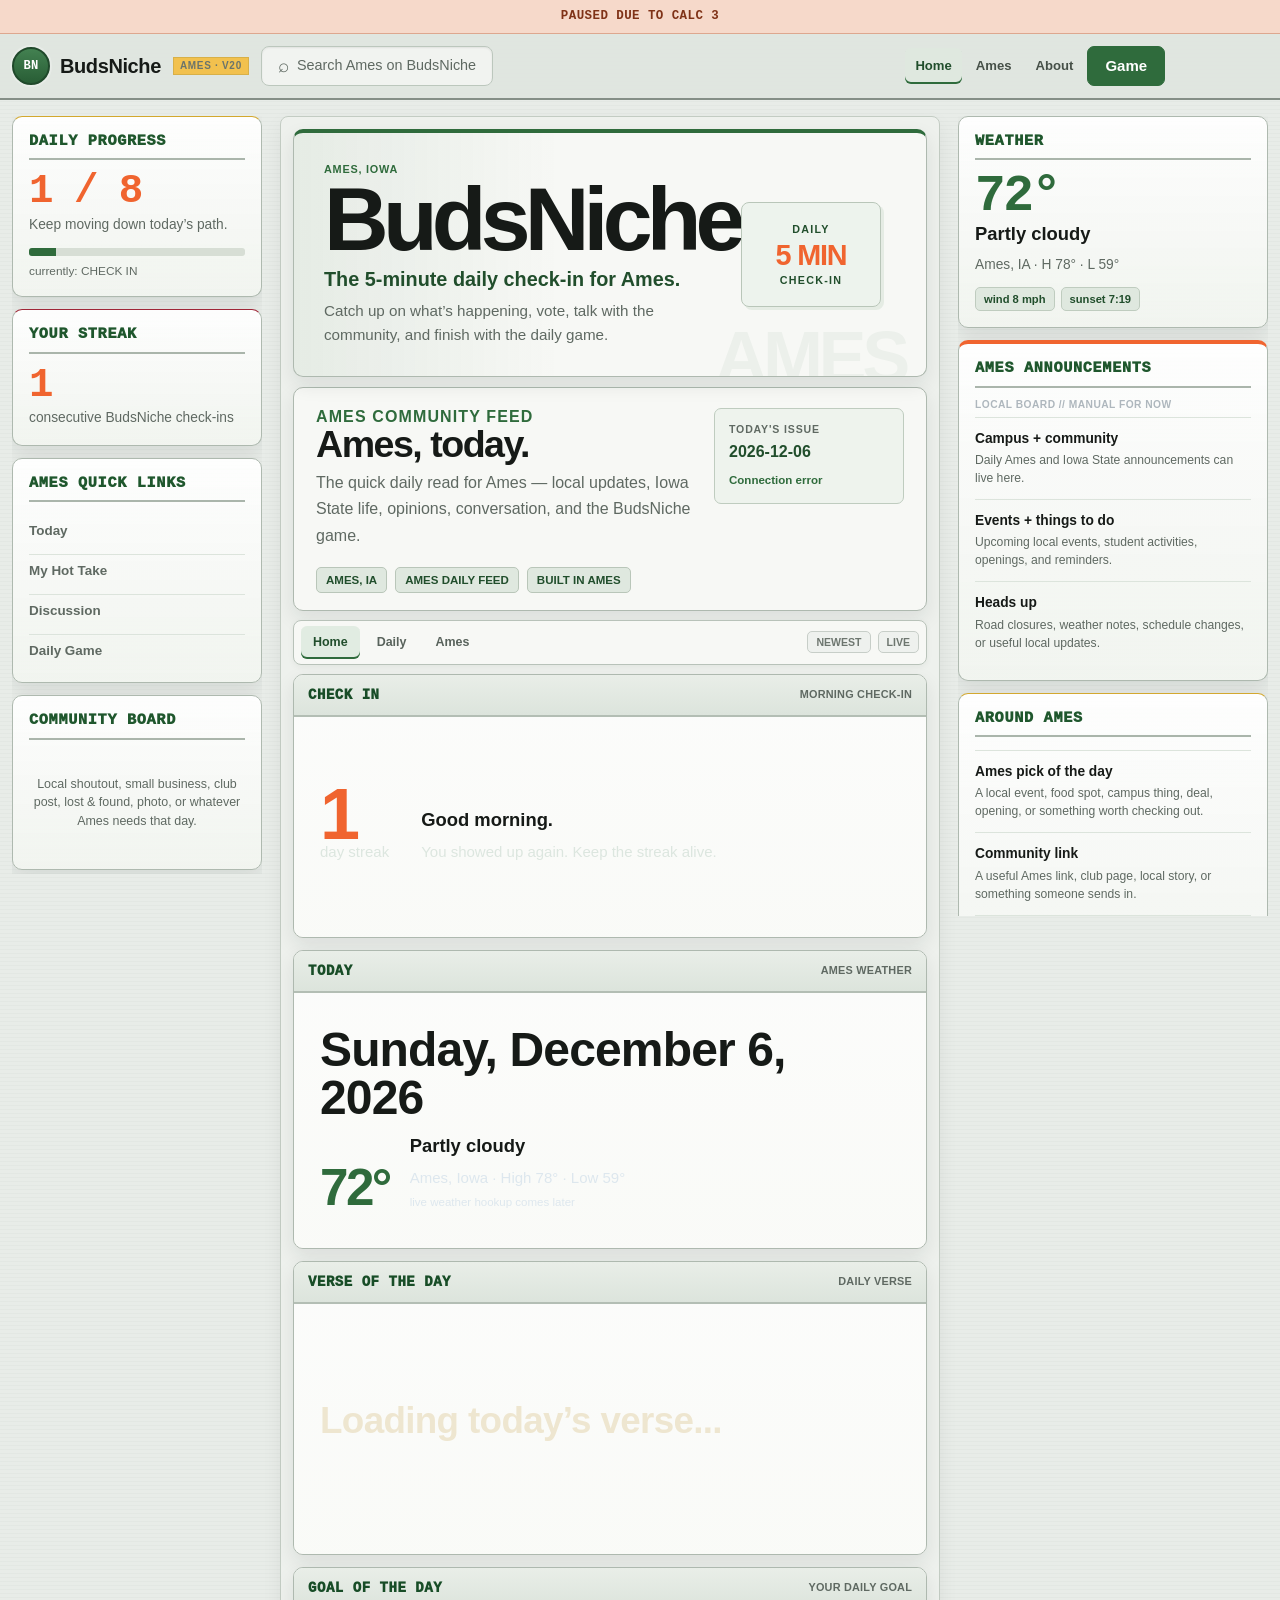
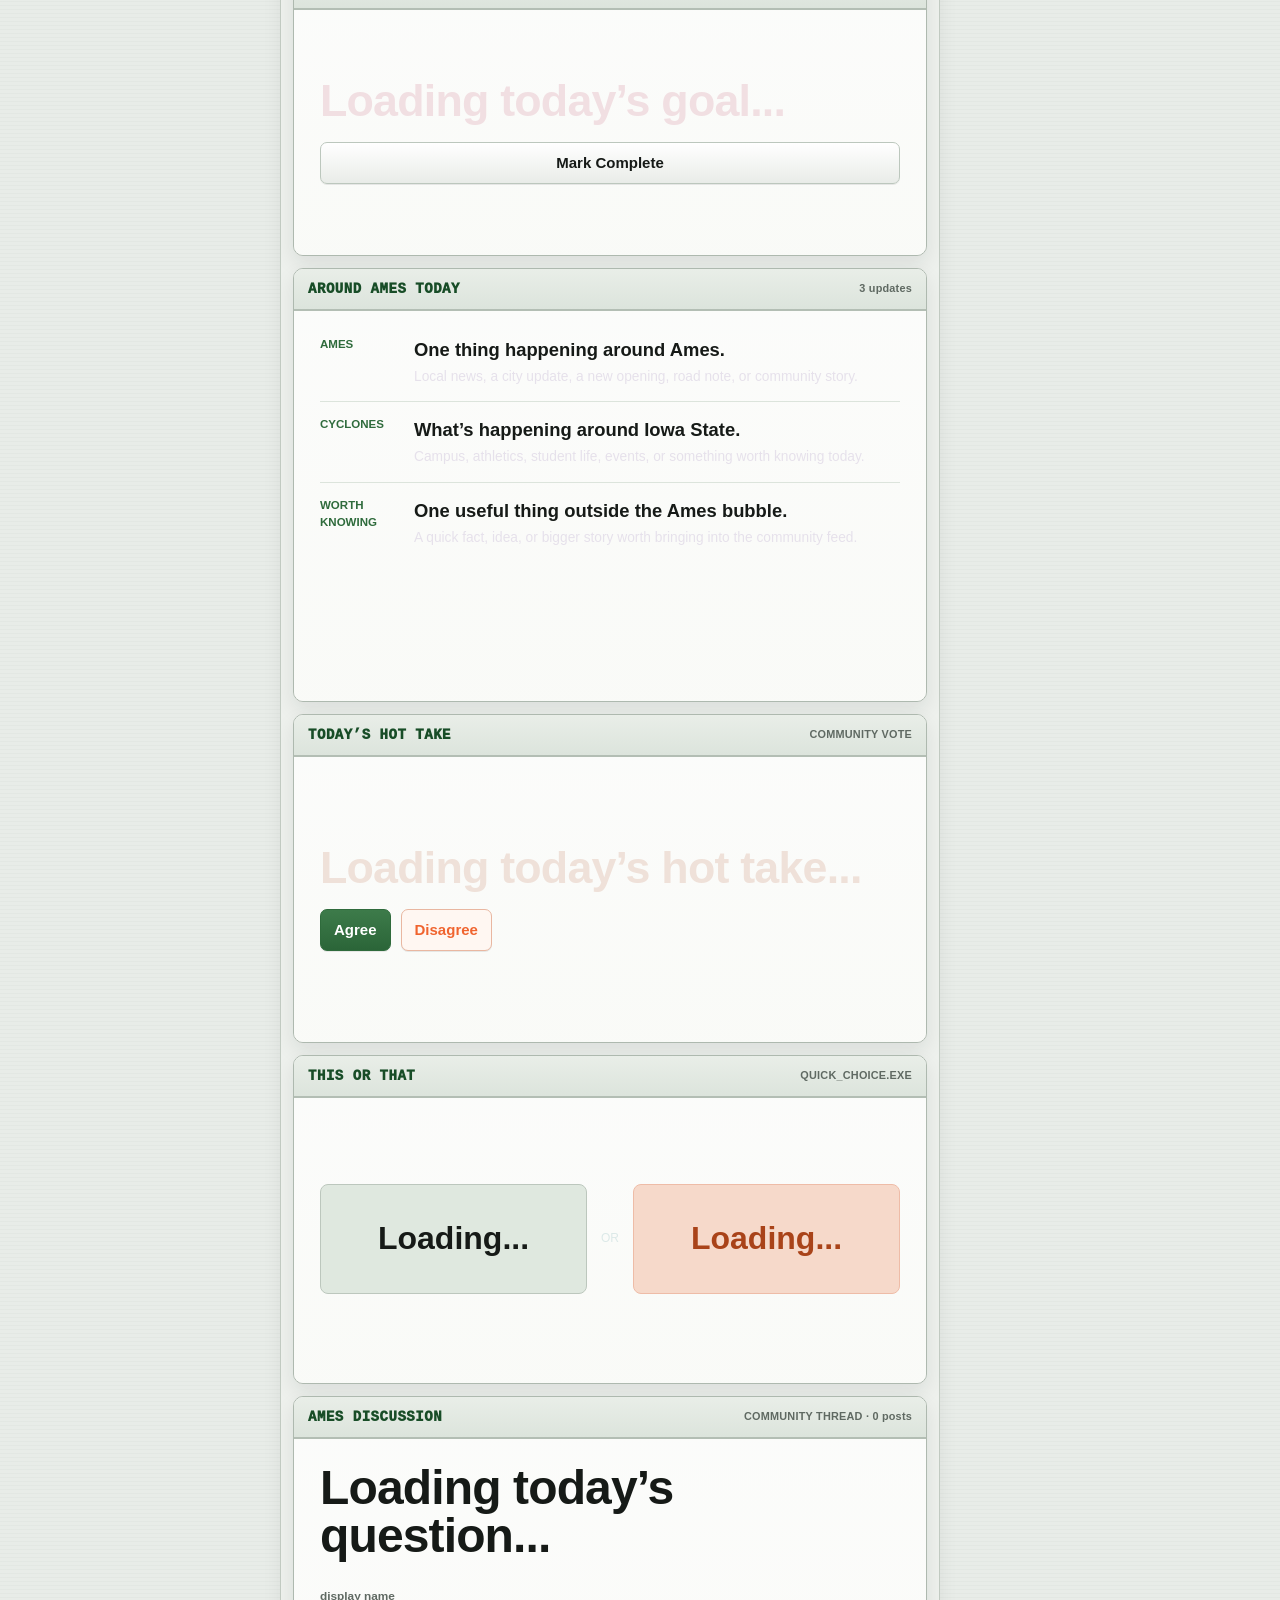
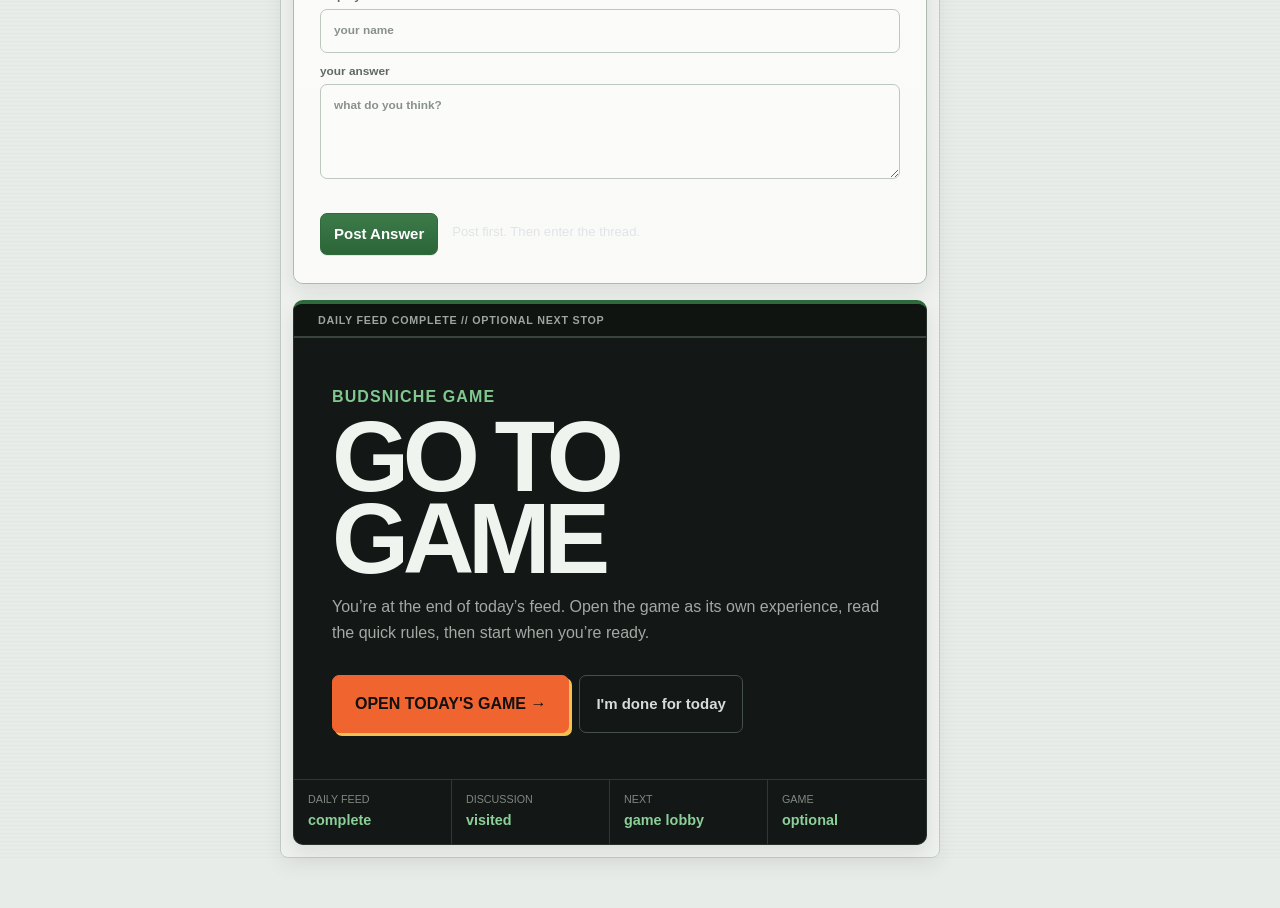
==== commit 130f12ca: "Add files via upload" ====
--- a/index.html
+++ b/index.html
@@ -9,6 +9,8 @@
   <link rel="stylesheet" href="styles.css" />
 </head>
 <body>
+<div class="pause-banner" role="status">Paused due to calc 3</div>
+
 
 <header class="site-header">
   <div class="header-inner">
--- a/styles.css
+++ b/styles.css
@@ -1736,3 +1736,205 @@
   .card-body{padding:21px 16px 23px!important}.card-topline{padding:8px 10px!important}
   .game-launch-top{padding:30px 20px!important}.game-launch h2{font-size:3.25rem!important}
 }
+
+
+/* =========================================================
+   PAUSED ORIGINAL SKIN — restore the original BudsNiche look
+   while preserving the V20 Ames feed layout and functionality.
+   ========================================================= */
+:root{
+  --bg:#e8ece8;
+  --surface:#f7f8f5;
+  --surface2:#dfe8df;
+  --text:#161a17;
+  --muted:#5f6962;
+  --border:#bcc7bd;
+  --brand:#2f6b3c;
+  --brand-dark:#214e2c;
+  --accent:#cae5cf;
+  --orange:#f0642f;
+  --orange-soft:#f6d9ca;
+  --blue:#587cc4;
+  --purple:#8567a8;
+  --black:#131716;
+  --shadow:0 8px 20px rgba(25,35,28,.09);
+  --radius:10px;
+  --mono:Menlo,Monaco,"Courier New",monospace;
+}
+html{background:var(--bg)!important}
+body{
+  color:var(--text)!important;
+  background:
+    repeating-linear-gradient(0deg,rgba(30,45,34,.025) 0,rgba(30,45,34,.025) 1px,transparent 1px,transparent 4px),
+    var(--bg)!important;
+  background-size:auto!important;
+  font-family:Verdana,Arial,ui-sans-serif,system-ui,-apple-system,BlinkMacSystemFont,"Segoe UI",sans-serif!important;
+  font-size:15px!important;
+}
+.pause-banner{
+  position:sticky;top:0;z-index:80;
+  display:flex;align-items:center;justify-content:center;
+  min-height:34px;padding:6px 14px;
+  background:#f6d9ca;color:#7f3217;
+  border-bottom:1px solid #dda78f;
+  font:900 .78rem/1.2 var(--mono);
+  letter-spacing:.035em;text-transform:uppercase;
+}
+.site-header{
+  top:34px!important;
+  background:rgba(224,229,224,.96)!important;
+  border-bottom:2px solid #858f87!important;
+  box-shadow:none!important;
+}
+.header-inner{min-height:64px!important}
+.brand{color:var(--text)!important;gap:10px!important}
+.brand-mark{
+  width:38px!important;height:38px!important;border-radius:50%!important;
+  background:linear-gradient(#438151,#285d35)!important;
+  border:2px solid #20492b!important;color:#fff!important;
+  box-shadow:0 0 0 2px #e8ece8!important;
+  font:900 .76rem/1 var(--mono)!important;letter-spacing:.02em!important;
+}
+.brand-word{font:900 20px/1 Verdana,Arial,sans-serif!important;letter-spacing:-.02em!important;color:var(--text)!important}
+.brand-local{color:#6a746c!important;font-size:10px!important}
+.search{
+  border:1px solid var(--border)!important;border-radius:8px!important;
+  background:#f1f3f0!important;color:var(--muted)!important;
+  box-shadow:inset 0 1px 2px rgba(0,0,0,.07)!important;
+}
+.header-link{color:#465048!important;border-radius:6px!important}
+.header-link:hover,.header-link.active{background:#dfe8df!important;color:var(--brand-dark)!important}
+.header-link.active{box-shadow:inset 0 -2px 0 var(--brand)!important}
+.header-button.primary{background:var(--brand)!important;border-color:var(--brand)!important;color:#fff!important;box-shadow:none!important;border-radius:7px!important}
+.menu-toggle{border-radius:6px!important}
+
+.shell{width:min(1540px,calc(100% - 24px))!important;grid-template-columns:250px minmax(0,820px) 310px!important;gap:18px!important;margin-top:16px!important}
+.center-feed{
+  max-width:820px!important;width:100%!important;padding:12px!important;
+  background:#eef1ed!important;border:1px solid #c3ccc3!important;border-radius:8px!important;
+  box-shadow:0 8px 20px rgba(25,35,28,.06)!important;
+}
+.left-rail,.right-rail{gap:12px!important;top:110px!important}
+.left-rail .widget,.right-rail .widget,.drawer-rail-host .widget{
+  margin:0!important;padding:16px!important;
+  background:linear-gradient(180deg,rgba(255,255,255,.92),rgba(241,244,239,.97))!important;
+  color:var(--text)!important;border:1px solid #aeb9af!important;border-radius:10px!important;
+  box-shadow:var(--shadow)!important;
+}
+.widget-title{
+  margin:0 0 13px!important;padding:0 0 8px!important;background:transparent!important;
+  border-bottom:2px solid #aab5ab!important;color:#1f572d!important;
+  font:950 .95rem/1.15 var(--mono)!important;text-transform:uppercase!important;letter-spacing:.045em!important;
+}
+.widget p,.widget .bulletin-item span,.widget .widget-small,.widget .widget-link,.widget .slot{color:var(--muted)!important;opacity:1!important}
+.widget strong,.widget h3{color:var(--text)!important}
+.widget .big-widget-number{color:var(--orange)!important;font-family:var(--mono)!important}
+.widget .weather-big{color:var(--brand)!important;font-family:var(--mono)!important}
+.widget .progress-line{background:#d7ded5!important;border:0!important;border-radius:3px!important}
+.widget .progress-line span{background:var(--brand)!important}
+.widget .widget-link,.widget .bulletin-item{border-color:#dce4dc!important}
+.widget .widget-link:hover{color:var(--brand)!important}
+.widget .small-pill{background:var(--surface2)!important;border:1px solid #bfccbf!important;color:var(--brand-dark)!important;border-radius:5px!important}
+.custom-slot{background:repeating-linear-gradient(135deg,#f3f5f1 0,#f3f5f1 8px,#e9ede7 8px,#e9ede7 16px)!important}
+#ames-announcements{border-left:1px solid #aeb9af!important;border-top:4px solid var(--orange)!important}
+#ames-announcements .widget-title{color:#1f572d!important}
+.announcement-status{color:#a94319!important}
+
+.brand-hero{
+  padding:30px!important;margin-bottom:10px!important;
+  background:linear-gradient(90deg,rgba(47,107,60,.09),transparent 42%),var(--surface)!important;
+  color:var(--text)!important;border:1px solid #aeb9af!important;border-top:4px solid var(--brand)!important;
+  border-radius:10px!important;box-shadow:var(--shadow)!important;
+}
+.brand-hero::after{color:rgba(47,107,60,.05)!important}
+.brand-hero .eyebrow{color:var(--brand)!important}
+.brand-hero h1{color:var(--text)!important;font-family:Verdana,Arial,sans-serif!important}
+.brand-hero-tagline{color:var(--brand-dark)!important}
+.brand-hero-sub{color:var(--muted)!important}
+.brand-hero-badge{
+  background:#edf3ed!important;border:1px solid #b9c6b9!important;color:var(--brand-dark)!important;
+  box-shadow:3px 3px 0 rgba(47,107,60,.09)!important;border-radius:8px!important;
+}
+.brand-hero-badge strong{color:var(--orange)!important}
+
+.homepage-intro{
+  padding:20px 22px 17px!important;margin-bottom:9px!important;
+  background:var(--surface)!important;color:var(--text)!important;border:1px solid #aeb9af!important;
+  border-radius:10px!important;box-shadow:var(--shadow)!important;
+}
+.home-intro-copy h1{color:var(--text)!important}
+.home-intro-copy>p:last-child{color:var(--muted)!important}
+.homepage-intro .eyebrow{color:var(--brand)!important}
+.home-intro-status{background:#eef3ed!important;border:1px solid #bfccbf!important;border-radius:7px!important}
+.home-status-label{color:var(--muted)!important}.home-intro-status strong{color:var(--brand-dark)!important}.home-intro-status>span:last-child{color:var(--brand)!important}
+.meta-chip{background:var(--surface2)!important;border:1px solid #b9c6b9!important;color:var(--brand-dark)!important;border-radius:5px!important}
+
+.feed-toolbar{
+  top:100px!important;background:#f7f8f5!important;border:1px solid #b8c2b9!important;border-radius:8px!important;
+  box-shadow:0 2px 6px rgba(25,35,28,.05)!important;
+}
+.feed-tab{color:#59635c!important;border-radius:6px!important}
+.feed-tab:hover{background:#eef3ed!important;color:var(--brand-dark)!important}
+.feed-tab.active{background:#e1ece2!important;color:var(--brand-dark)!important;box-shadow:inset 0 -2px 0 var(--brand)!important}
+.feed-toolbar-meta span{background:#eef1ee!important;border-color:#c7cec8!important;color:#6d766f!important;border-radius:5px!important}
+
+.path-area{padding-left:0!important}.path-track,.path-fill,.path-dot{display:none!important}.path-step{margin-bottom:12px!important}
+.feed-card{
+  background:var(--surface)!important;border:1px solid #aeb9af!important;border-radius:10px!important;
+  box-shadow:var(--shadow)!important;color:var(--text)!important;transform:none!important;
+}
+.feed-card:hover{border-color:#87958a!important;box-shadow:0 10px 24px rgba(25,35,28,.11)!important}
+.card-topline{
+  background:linear-gradient(180deg,#e9eee8,#dce4dc)!important;border-bottom:2px solid #b3beb4!important;
+  min-height:42px!important;padding:10px 14px!important;
+}
+.card-topline strong{color:#184d27!important;font:950 .88rem var(--mono)!important;letter-spacing:.035em!important;text-transform:uppercase!important}
+.card-topline span{color:var(--muted)!important}
+.card-body{padding:25px 26px 28px!important;background:linear-gradient(180deg,rgba(255,255,255,.55),rgba(250,251,248,.78))!important;color:var(--text)!important}
+.card-body h2,.card-body h3,.card-body .poll-question,.card-body .verse{color:var(--text)!important}
+.card-body p{color:var(--muted)!important}
+.reference{color:var(--brand)!important}.goal-text{color:var(--orange)!important}
+.stat-main,.path-step .stat-main{color:var(--orange)!important}.path-step .weather-big,.path-step .news-label{color:var(--brand)!important}.path-step .result-score{color:var(--orange)!important}
+.news-row{border-color:#dce4dc!important}.tiny-note{color:#748077!important}
+.path-step[data-label="CHECK IN"] .feed-card,
+.path-step[data-label="TODAY"] .feed-card,
+.path-step[data-label="VERSE"] .feed-card,
+.path-step[data-label="GOAL"] .feed-card,
+.path-step[data-label="KNOW TODAY"] .feed-card,
+.path-step[data-label="VOTE"] .feed-card,
+.path-step[data-label="THIS OR THAT"] .feed-card,
+.path-step[data-label="DISCUSSION"] .feed-card{background:var(--surface)!important;border-color:#aeb9af!important}
+
+input,textarea{background:#fbfcfa!important;color:var(--text)!important;border:1px solid var(--border)!important;border-radius:7px!important;box-shadow:none!important}
+input::placeholder,textarea::placeholder{color:#88918a!important}
+input:focus,textarea:focus{border-color:var(--brand)!important;box-shadow:0 0 0 3px rgba(49,92,59,.1)!important}
+.complete-btn,.poll-btn,.post-btn{border-radius:7px!important;border:1px solid var(--border)!important;background:linear-gradient(#fff,#e9ece8)!important;color:var(--text)!important;box-shadow:0 1px 0 rgba(0,0,0,.08)!important}
+.poll-btn.primary,.post-btn{background:linear-gradient(#3d7b4a,#2b6538)!important;border-color:var(--brand)!important;color:#fff!important}
+.poll-btn.orange{background:#fff7f2!important;border-color:#e9b7a1!important;color:var(--orange)!important}
+.complete-btn.done{background:var(--accent)!important;color:var(--brand-dark)!important;border-color:#a8c6ae!important}
+.thisthat button,.path-step .thisthat button{background:var(--surface2)!important;color:var(--text)!important;border:1px solid var(--border)!important;border-radius:8px!important;box-shadow:none!important}
+.thisthat button:last-child,.path-step .thisthat button:last-child{background:var(--orange-soft)!important;color:#a94319!important;border-color:#eebca7!important}
+.result-line{color:#4f5750!important}.result-meter{background:#dde4dc!important;border:1px solid #aeb9af!important;border-radius:3px!important}.result-meter span{background:var(--brand)!important}.orange-meter span{background:var(--orange)!important}
+.enter-discussion{color:var(--orange)!important}
+
+.game-launch{background:var(--black)!important;color:#f0f4ef!important;border:1px solid #28312c!important;border-top:4px solid var(--brand)!important;border-radius:10px!important;box-shadow:var(--shadow)!important}
+.game-launch-kicker{background:#101411!important;color:#9ca69e!important;border-color:#39453c!important}
+.game-launch h2{color:#f0f4ef!important}.game-launch .eyebrow{color:#80c890!important}.game-launch p{color:#a2aaa4!important}
+.launch-button{border-radius:7px!important}.launch-button-main{background:var(--orange)!important;border-color:var(--orange)!important;color:#111!important}.launch-button.secondary{background:transparent!important;border-color:#445148!important;color:#d6dcd7!important}
+.complete-summary{border-color:#2d3932!important}.complete-summary div{border-color:#2d3932!important}.complete-summary span{color:#7f8981!important}.complete-summary strong{color:#8bd098!important}
+
+.game-zone{background:var(--black)!important;border:0!important;border-radius:10px!important;box-shadow:0 20px 50px rgba(0,0,0,.15)!important}
+.game-header{background:transparent!important;border-color:#2d3932!important}.game-header strong{color:#8bd098!important}.game-rule-card{background:#171d19!important;border-color:#39463d!important;border-radius:7px!important}.game-rule-card>span{color:#8bd098!important}.start-game-button{border-radius:7px!important;background:var(--orange)!important;border-color:var(--orange)!important;color:#111!important}.single-answer-form input{background:#171d19!important;color:#eef2ed!important}.game-enter{color:var(--orange)!important}.topic-label{color:var(--orange)!important}.game-meta b{color:#8bd098!important}.result-score{color:var(--orange)!important}.final-score-panel h3{color:var(--orange)!important}
+
+.discussion-overlay{background:#dfe4de!important;color:var(--text)!important}.thread-top{background:#dfe4de!important;border-color:#69726a!important}.thread-kicker{color:var(--brand)!important}.close-thread{background:#f7f8f5!important;color:var(--text)!important;border-color:#b6c0b7!important;border-radius:7px!important}.discussion-post{border-color:#c7d0c7!important}.discussion-name{color:var(--brand)!important}.discussion-time,.text-button,.vote-mini{color:#6f7971!important}.reply-form{border-color:#b6c0b7!important}.empty-discussion{color:#778079!important}
+
+.drawer-panel{background:#eef2ee!important;color:var(--text)!important}.drawer-head{background:#e0e5e0!important}.drawer-links{background:#f7f8f5!important;border-color:#bdc7be!important;border-radius:8px!important}.drawer-links a,.drawer-links button{background:#f7f8f5!important;color:#37423a!important;border-color:#d9e0d9!important}.drawer-links a:hover,.drawer-links button:hover{background:#e5ede5!important;color:var(--brand-dark)!important}.drawer-section-label{color:#68736a!important}.drawer-close{border-radius:7px!important}
+
+@media(max-width:900px){
+  .feed-toolbar{top:98px!important}
+}
+@media(max-width:620px){
+  .pause-banner{min-height:30px;font-size:.68rem}
+  .site-header{top:30px!important}
+  .feed-toolbar{top:94px!important}
+}
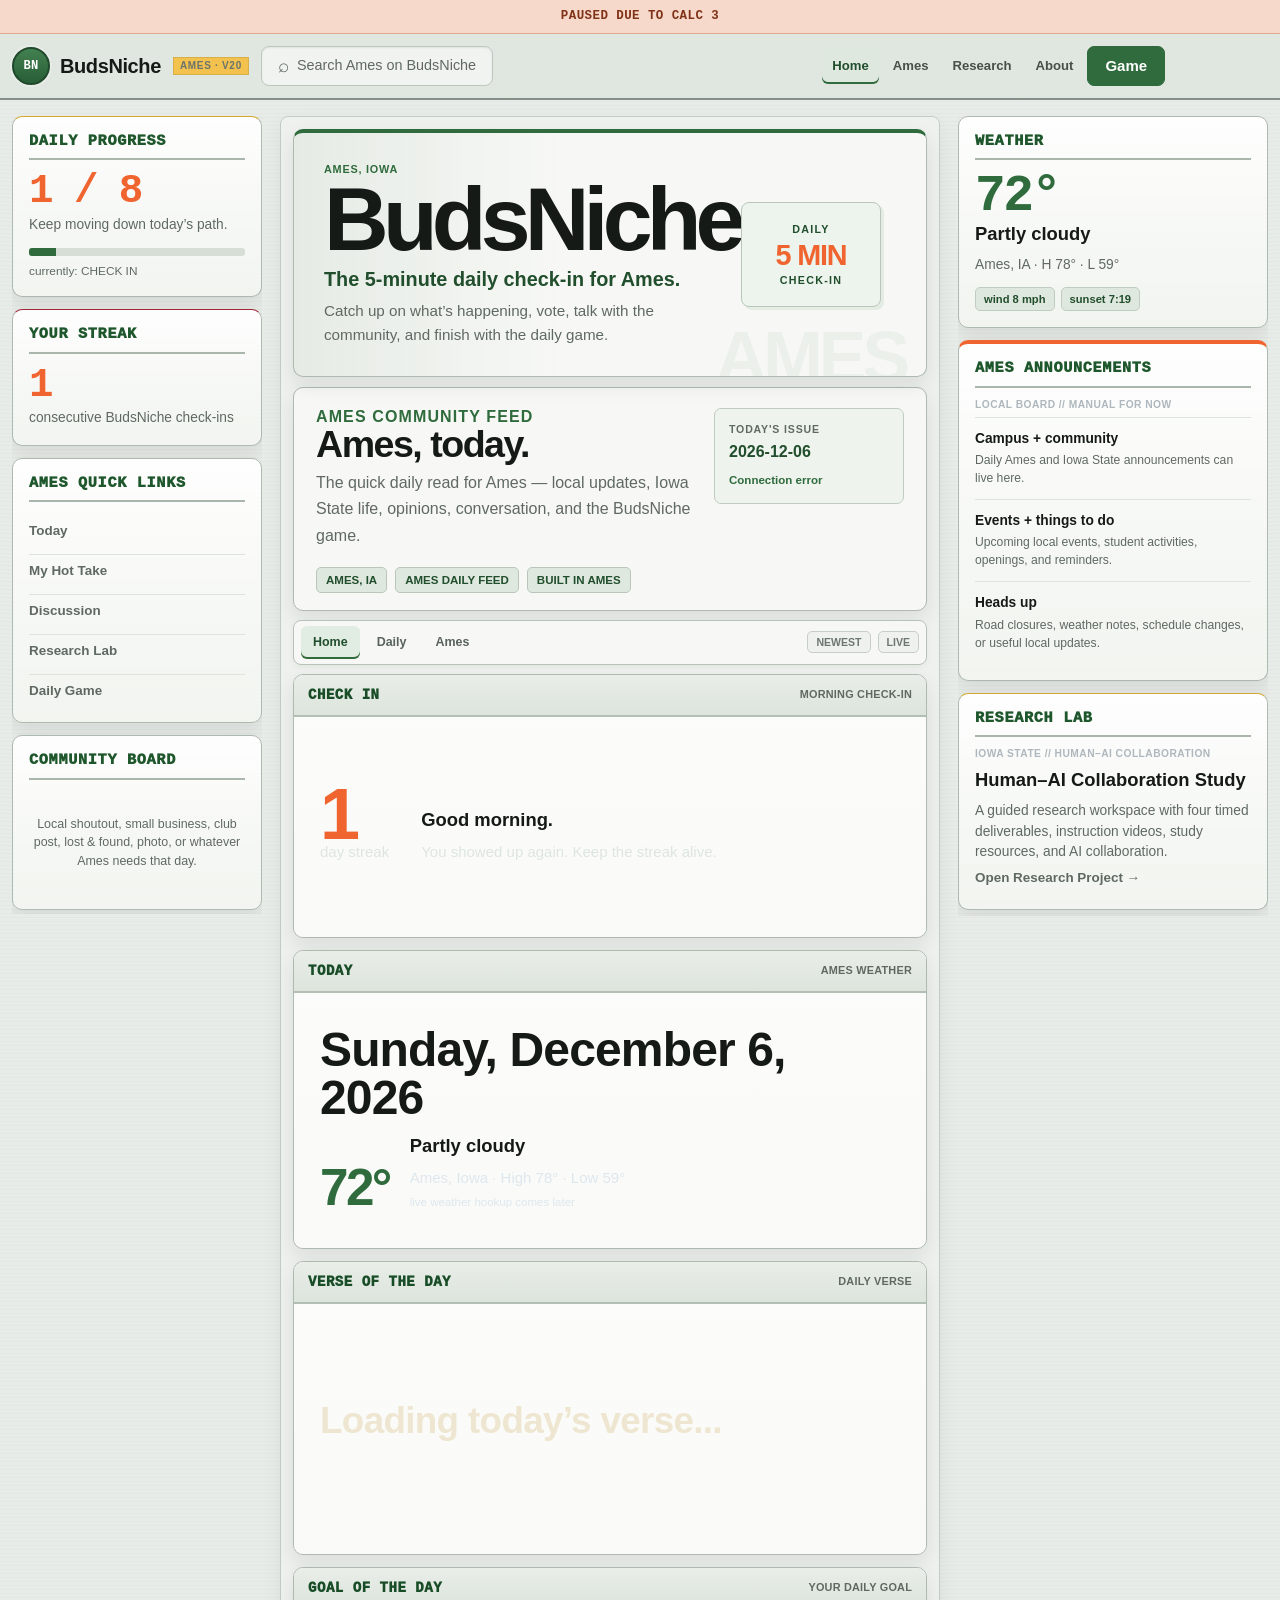
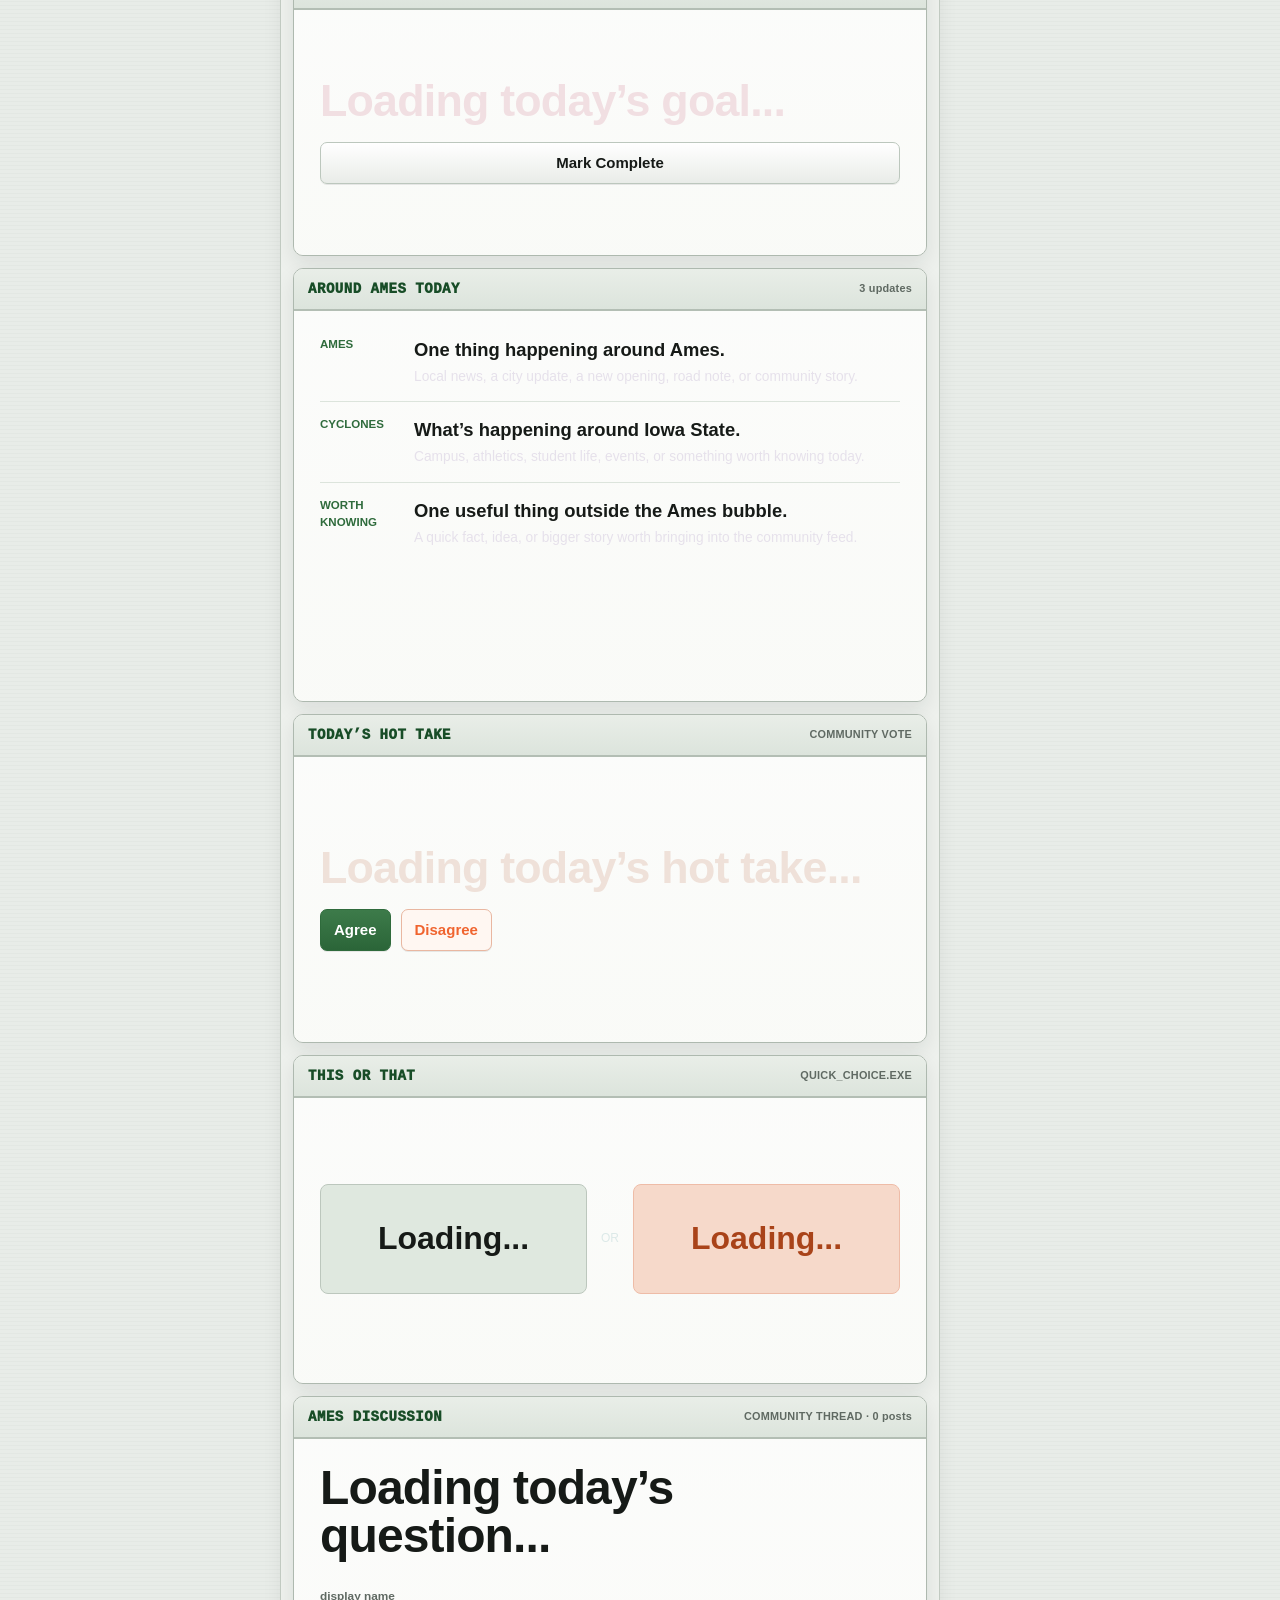
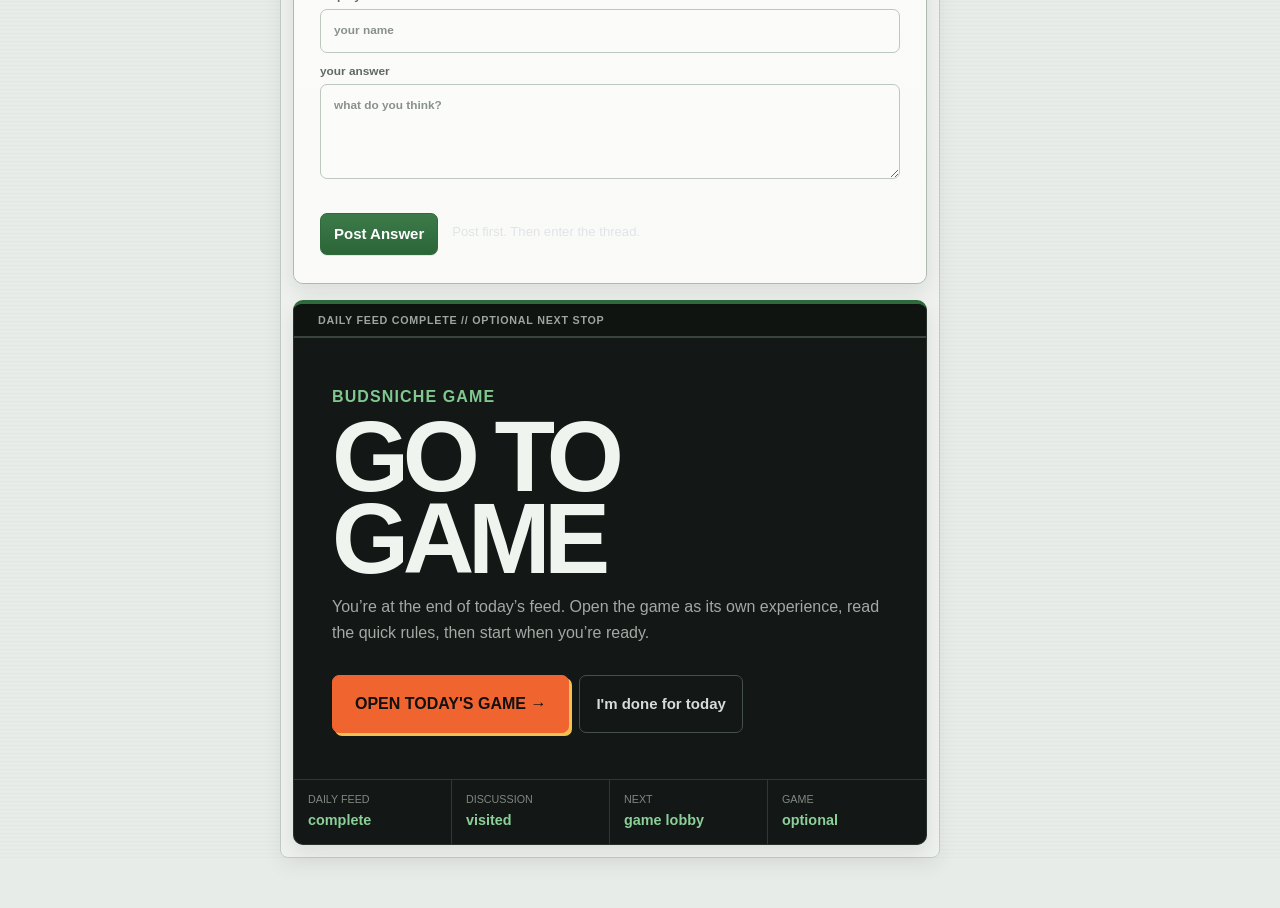
==== commit 4ac964a5: "research addition" ====
--- a/index.html
+++ b/index.html
@@ -31,6 +31,7 @@
     <nav class="header-actions" aria-label="Primary navigation">
       <a class="header-link active" href="#top">Home</a>
       <a class="header-link" href="#ames-announcements">Ames</a>
+      <a class="header-link" href="research.html">Research</a>
       <button class="header-link" type="button" data-modal="whyModal">About</button>
       <button class="header-button primary" id="topGameButton" type="button">Game</button>
     </nav>
@@ -52,6 +53,7 @@
       <a href="#today" data-drawer-close>Today</a>
       <a href="#ames-announcements" data-drawer-close>Ames Announcements</a>
       <a href="#discussion" data-drawer-close>Discussion</a>
+      <a href="research.html">Research Lab</a>
       <a href="#game-launch" data-drawer-close>Daily Game</a>
       <button type="button" data-modal="feedbackModal" data-drawer-close>Feedback</button>
     </div>
@@ -83,6 +85,7 @@
         <a class="widget-link" href="#today">Today</a>
         <a class="widget-link" href="#vote">My Hot Take</a>
         <a class="widget-link" href="#discussion">Discussion</a>
+        <a class="widget-link" href="research.html">Research Lab</a>
         <a class="widget-link" href="#game-launch">Daily Game</a>
       </div>
     </section>
@@ -403,6 +406,16 @@
       <div class="bulletin-item">
         <strong>Heads up</strong>
         <span>Road closures, weather notes, schedule changes, or useful local updates.</span>
+      </div>
+    </section>
+
+    <section class="widget">
+      <div class="widget-title">Research Lab</div>
+      <div class="announcement-status">IOWA STATE // HUMAN–AI COLLABORATION</div>
+      <h3>Human–AI Collaboration Study</h3>
+      <p>A guided research workspace with four timed deliverables, instruction videos, study resources, and AI collaboration.</p>
+      <div class="widget-links">
+        <a class="widget-link" href="research.html">Open Research Project →</a>
       </div>
     </section>
 
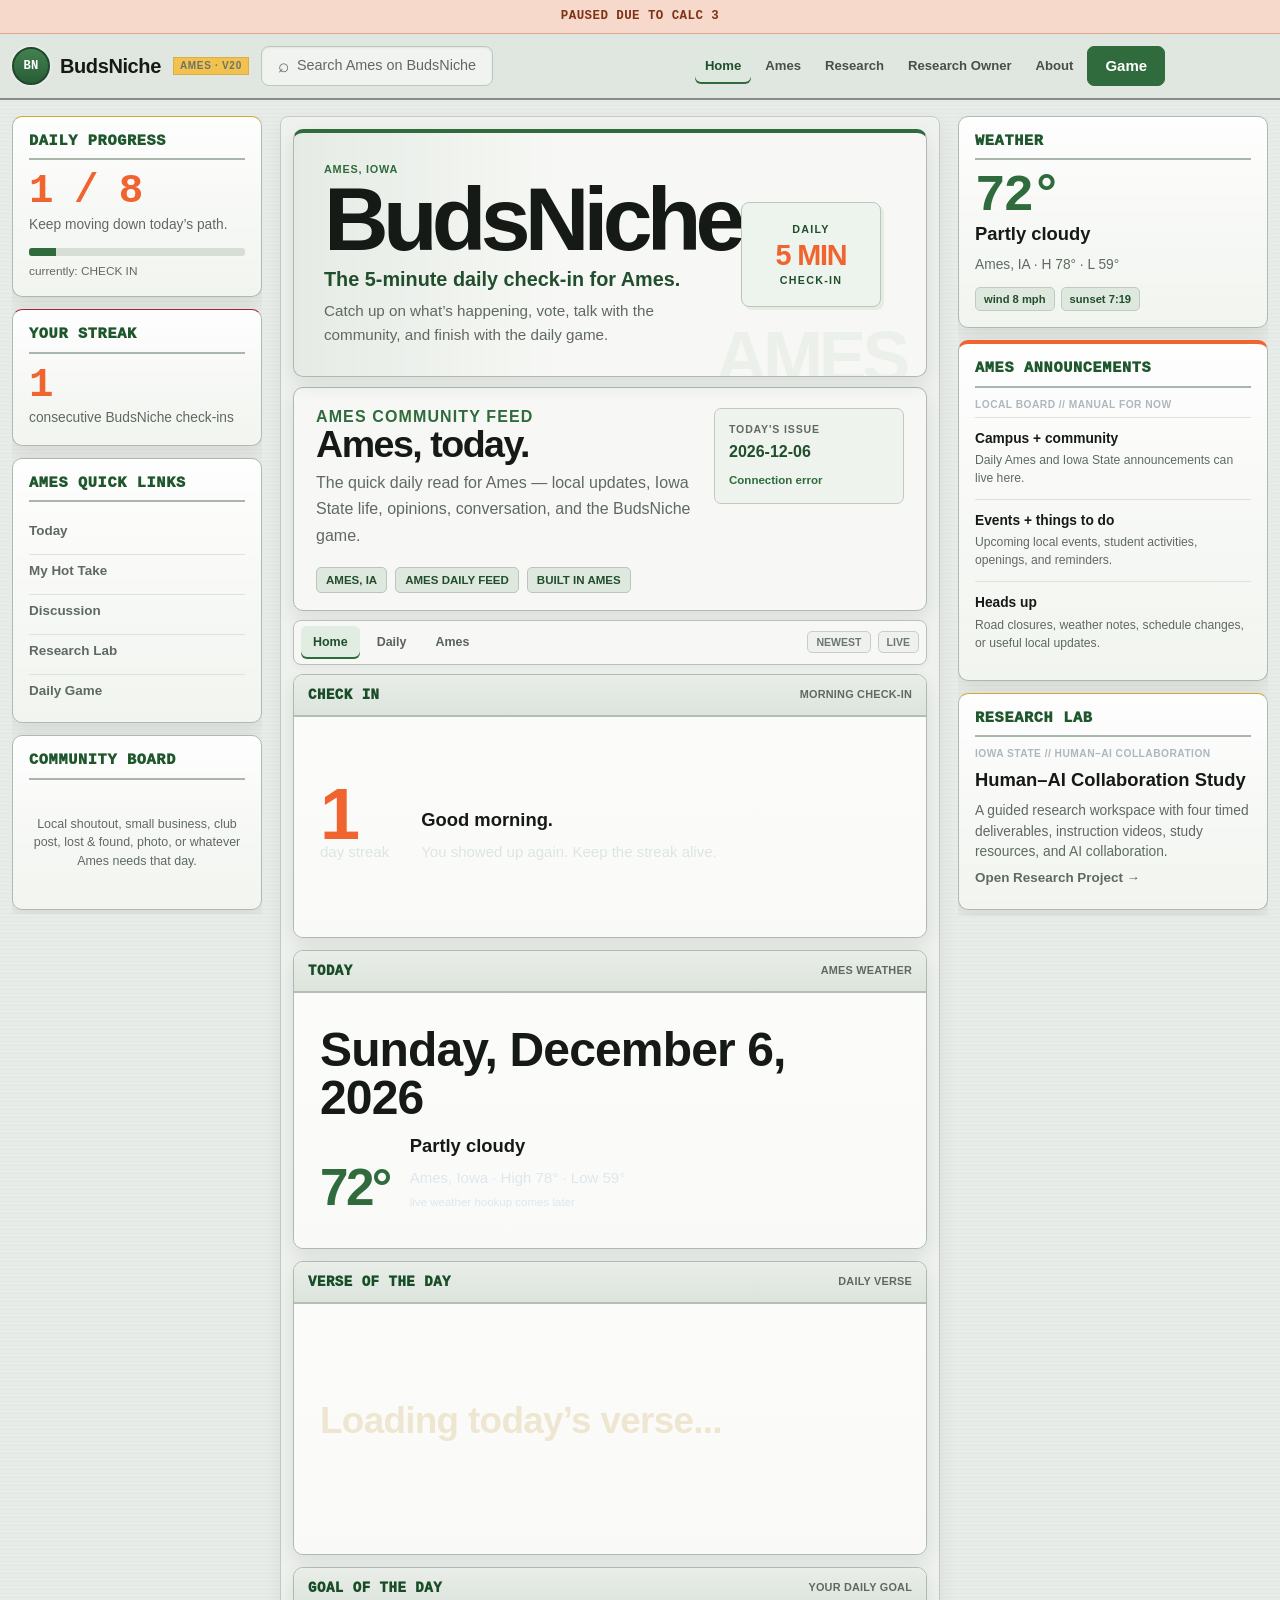
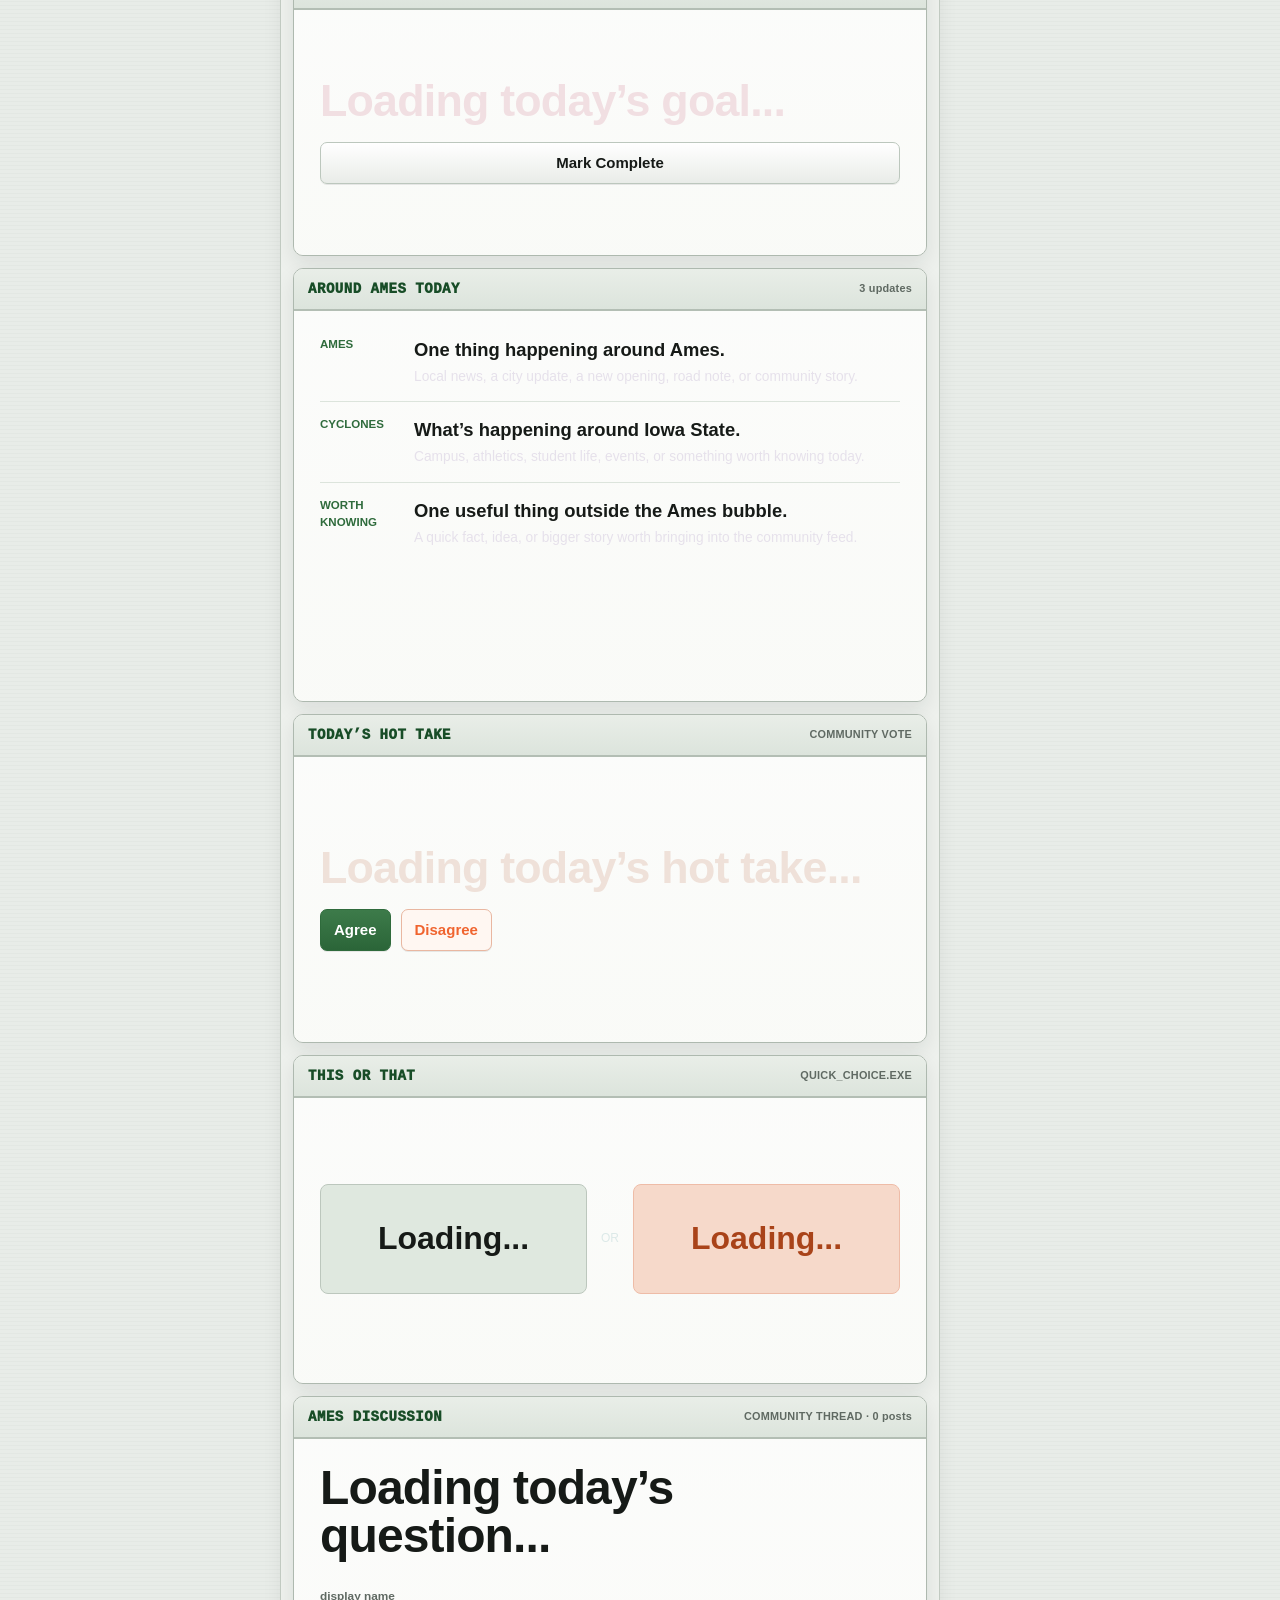
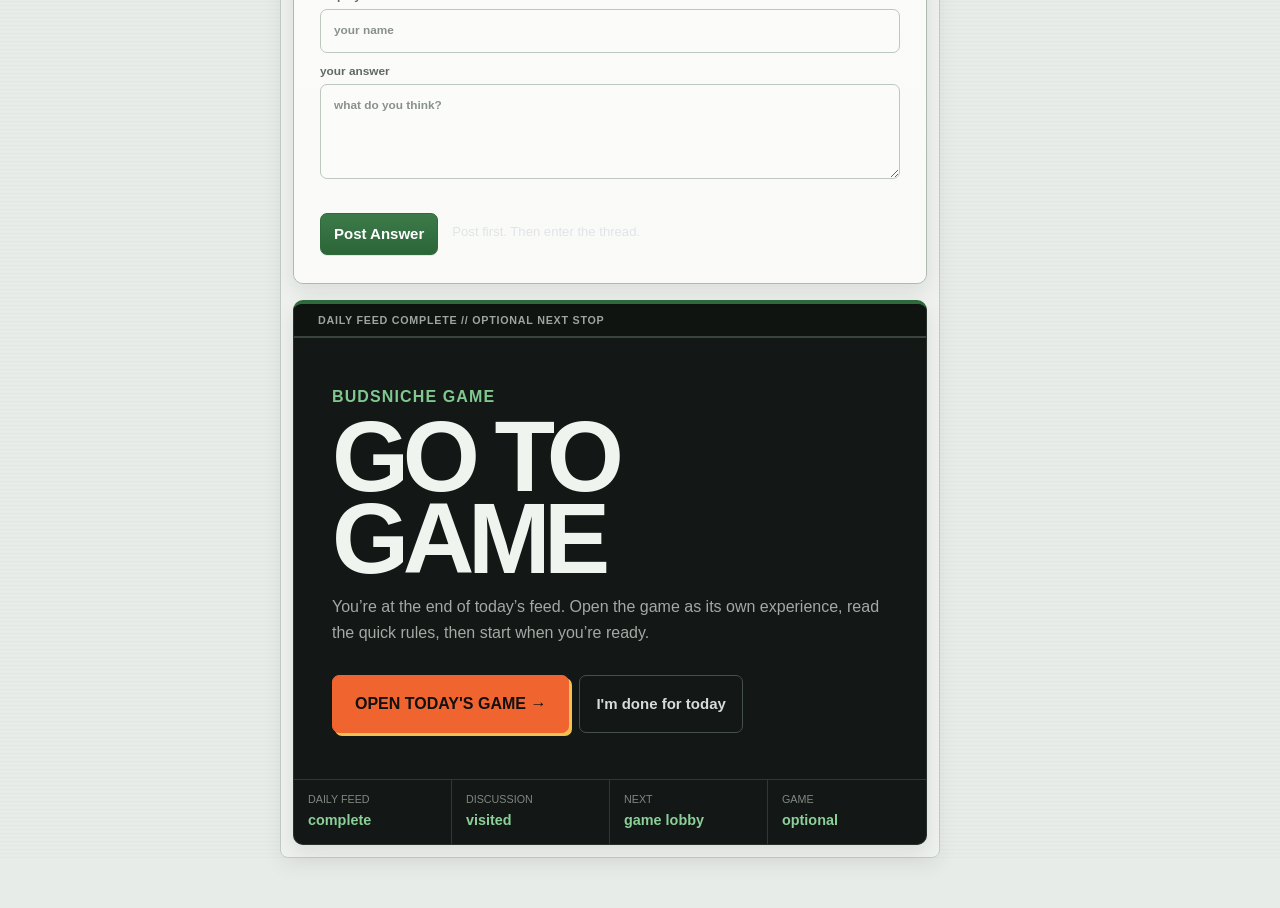
==== commit 7fc20817: "Link Research Owner login from BudsNiche homepage" ====
--- a/index.html
+++ b/index.html
@@ -32,6 +32,7 @@
       <a class="header-link active" href="#top">Home</a>
       <a class="header-link" href="#ames-announcements">Ames</a>
       <a class="header-link" href="research.html">Research</a>
+      <a class="header-link" href="/api/research-owner">Research Owner</a>
       <button class="header-link" type="button" data-modal="whyModal">About</button>
       <button class="header-button primary" id="topGameButton" type="button">Game</button>
     </nav>
@@ -54,6 +55,7 @@
       <a href="#ames-announcements" data-drawer-close>Ames Announcements</a>
       <a href="#discussion" data-drawer-close>Discussion</a>
       <a href="research.html">Research Lab</a>
+      <a href="/api/research-owner">Research Owner</a>
       <a href="#game-launch" data-drawer-close>Daily Game</a>
       <button type="button" data-modal="feedbackModal" data-drawer-close>Feedback</button>
     </div>
